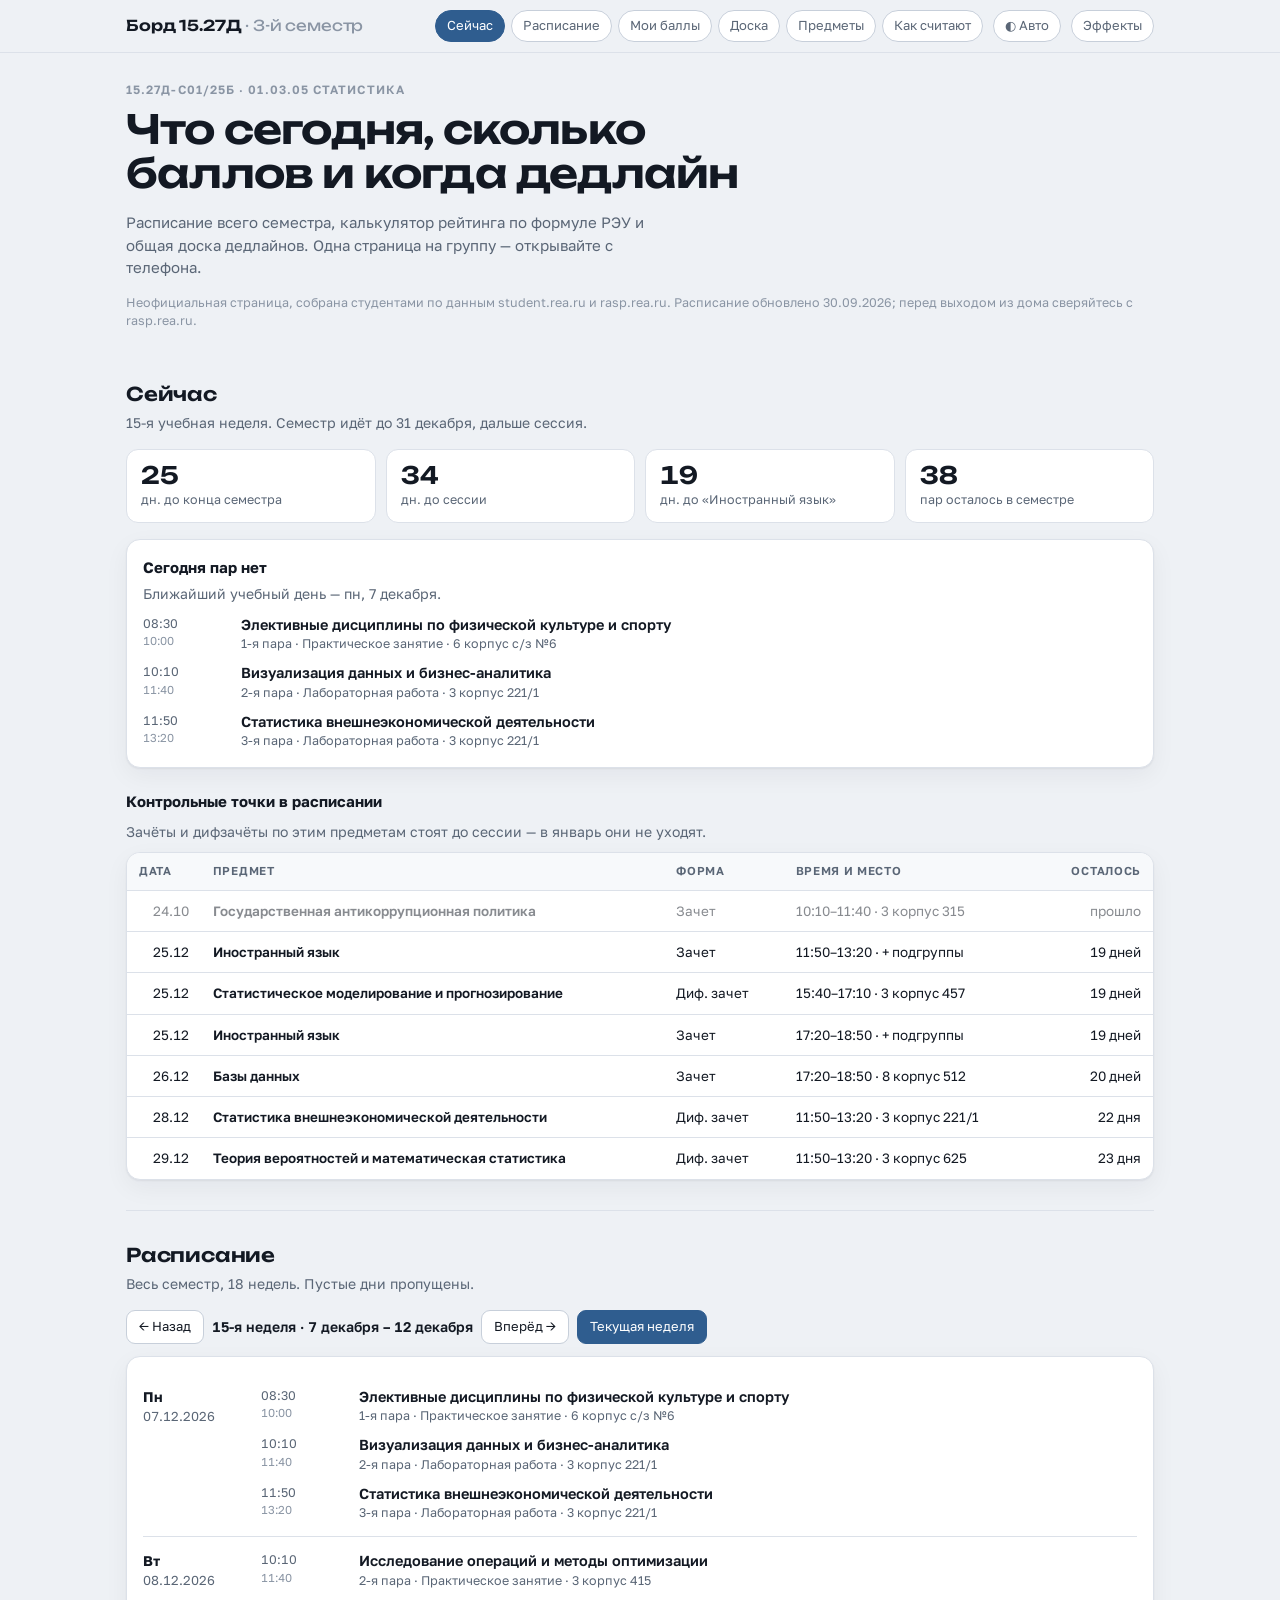
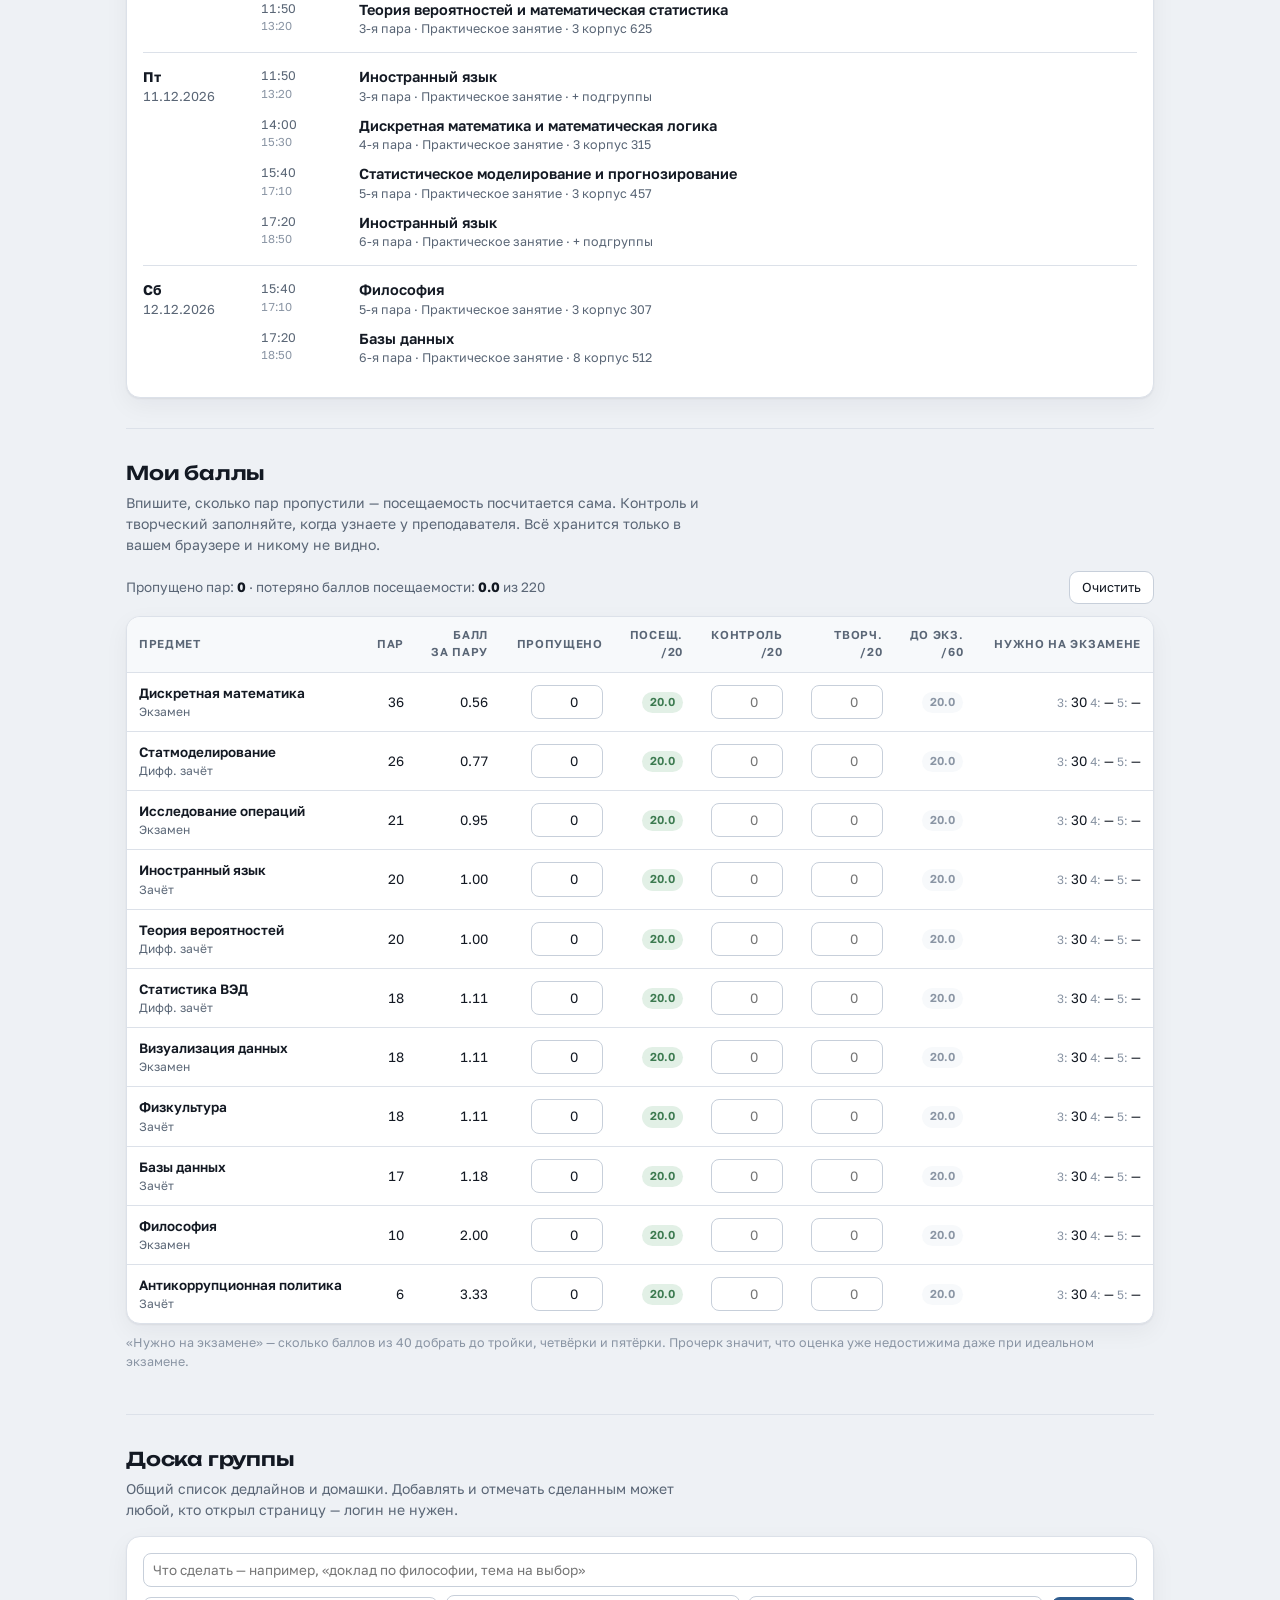
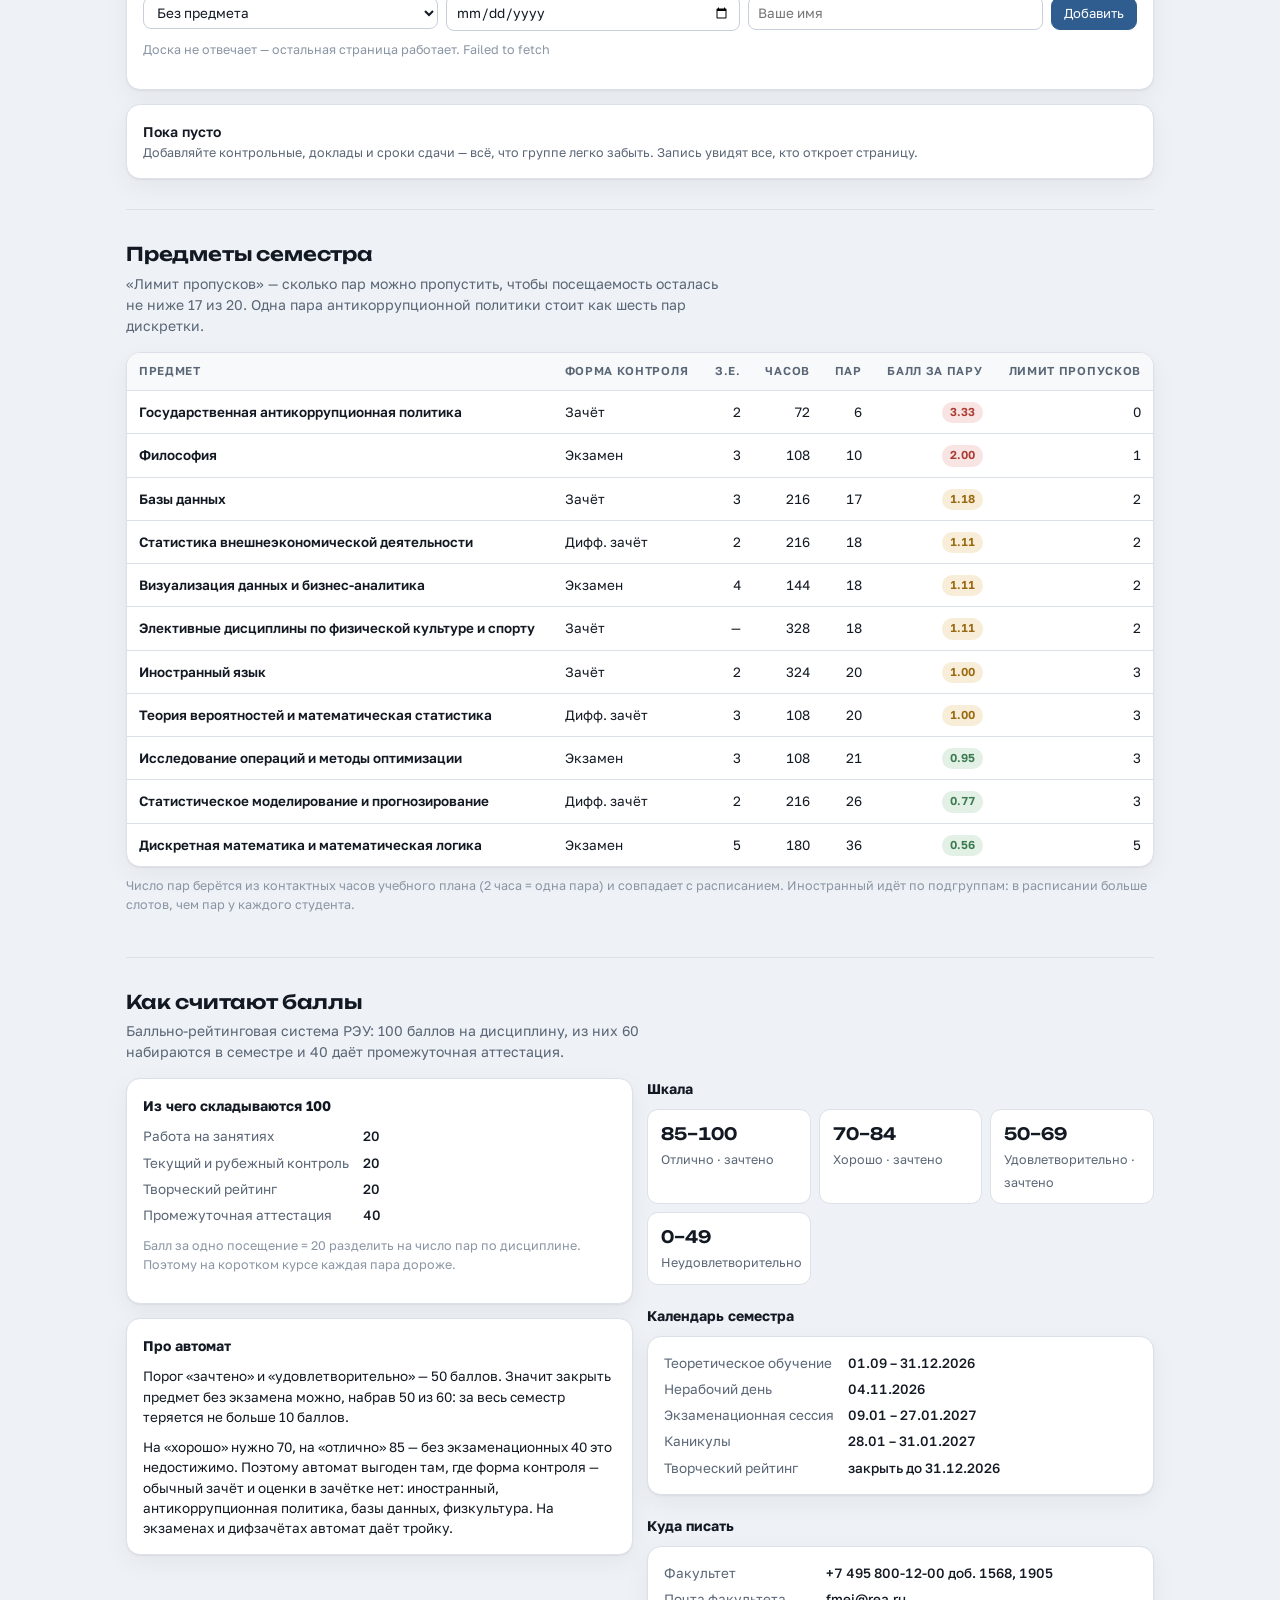
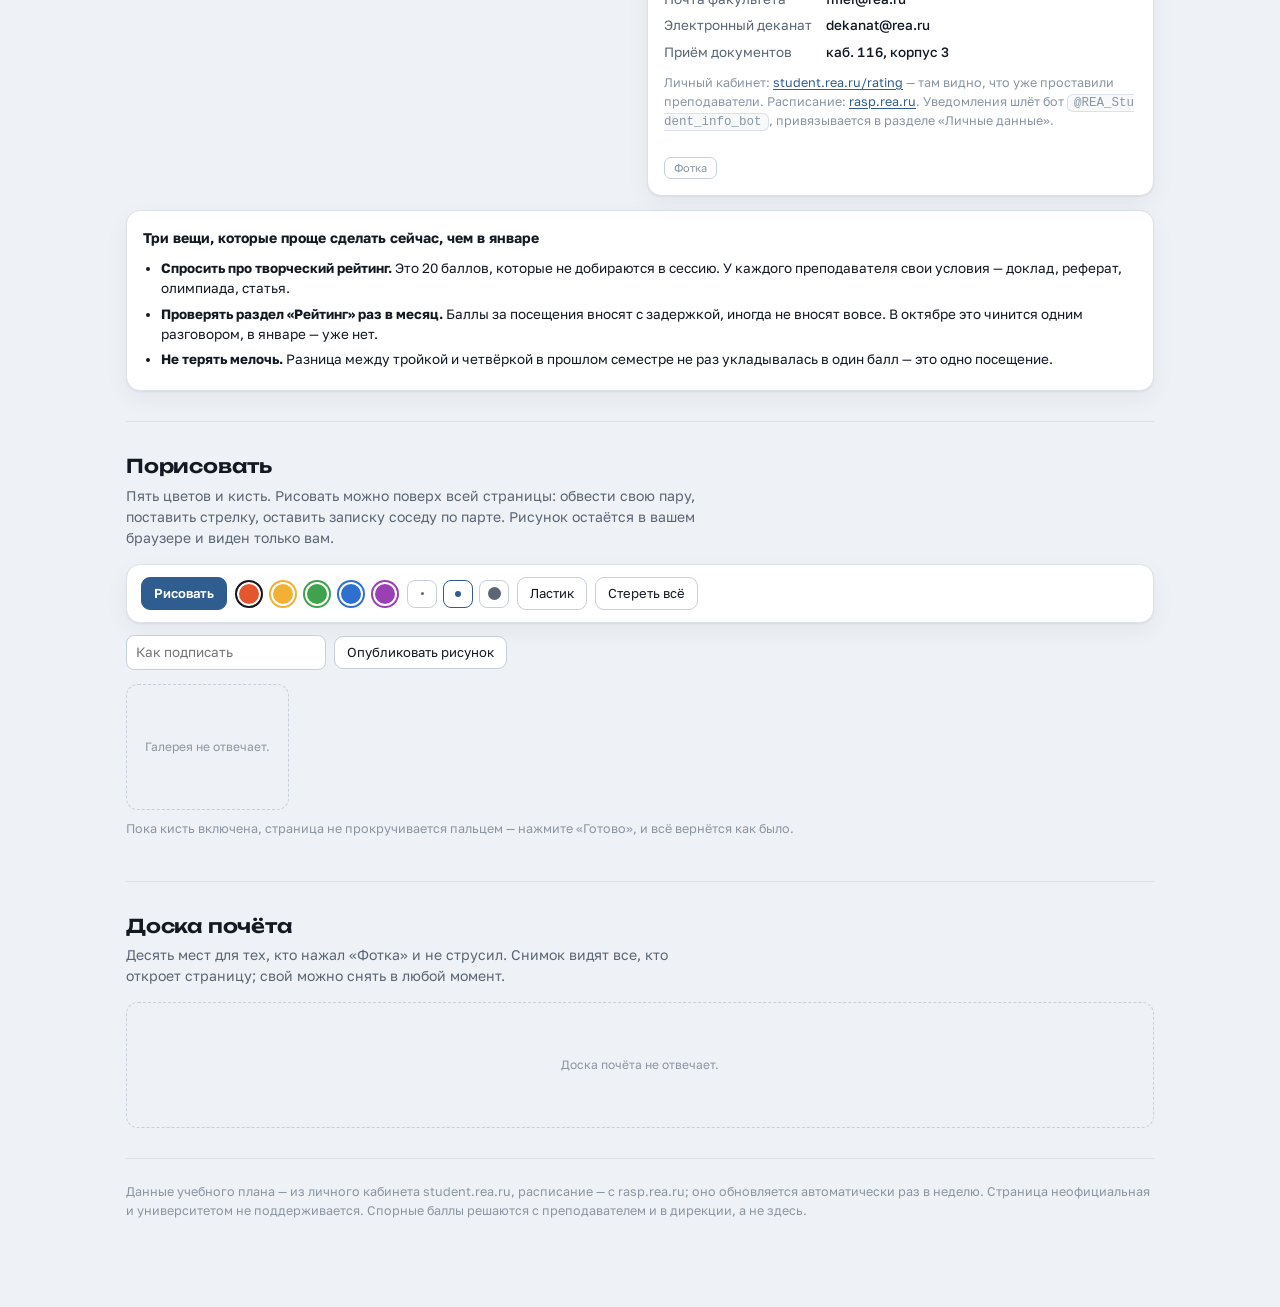
==== index.html @ 67b2daa6 "Галерея рисунков, доска почёта, обновление расписания в воскресенье Расписание перезабирается по вос" ====
<!doctype html>
<html lang="ru">
<head>
<meta charset="utf-8">
<meta name="viewport" content="width=device-width,initial-scale=1,viewport-fit=cover">
<meta name="description" content="Расписание, баллы БРС и дедлайны группы 15.27Д-С01/25б РЭУ им. Г.В. Плеханова.">
<meta name="color-scheme" content="light dark">
<meta name="robots" content="noindex">
<title>Борд группы 15.27Д</title>
<link rel="stylesheet" href="https://fonts.googleapis.com/css2?family=Golos+Text:wght@400;500;600;700&family=Unbounded:wght@400;600&display=swap">
<style>
/* Layout: one column, sticky chip nav, content sections on a cool-paper ground; cards only where a block is a separate object. */
:root{
  --paper:#eef1f5; --card:#ffffff; --card-2:#f7f9fb;
  --ink:#131923; --ink-2:#5a6676; --ink-3:#8a95a4;
  --line:#dce1e9; --line-2:#c7cfda;
  --accent:#2f5d8f; --accent-soft:#e4edf6; --accent-ink:#1d3f63;
  --ok:#3c7a50; --ok-soft:#e2f0e6;
  --warn:#9a6a12; --warn-soft:#f7edd8;
  --danger:#a83b34; --danger-soft:#f8e4e2;
  --shadow:0 1px 2px rgba(19,25,35,.06),0 8px 24px rgba(19,25,35,.05);
  --display:'Unbounded','Golos Text',system-ui,sans-serif;
  --body:'Golos Text',system-ui,-apple-system,'Segoe UI',sans-serif;
}
@media (prefers-color-scheme:dark){:root:not([data-theme="light"]){
  --paper:#0e131a; --card:#161d27; --card-2:#1b232e;
  --ink:#e3e9f1; --ink-2:#98a4b4; --ink-3:#6d7988;
  --line:#28313d; --line-2:#36414f;
  --accent:#79a6d8; --accent-soft:#1a2836; --accent-ink:#a9c8e8;
  --ok:#6db280; --ok-soft:#18271d;
  --warn:#d3a351; --warn-soft:#2a2113;
  --danger:#e0817a; --danger-soft:#2c1a19;
  --shadow:0 1px 2px rgba(0,0,0,.35),0 8px 24px rgba(0,0,0,.28);
  color-scheme:dark;
}}
:root[data-theme="dark"]{
  --paper:#0e131a; --card:#161d27; --card-2:#1b232e;
  --ink:#e3e9f1; --ink-2:#98a4b4; --ink-3:#6d7988;
  --line:#28313d; --line-2:#36414f;
  --accent:#79a6d8; --accent-soft:#1a2836; --accent-ink:#a9c8e8;
  --ok:#6db280; --ok-soft:#18271d;
  --warn:#d3a351; --warn-soft:#2a2113;
  --danger:#e0817a; --danger-soft:#2c1a19;
  --shadow:0 1px 2px rgba(0,0,0,.35),0 8px 24px rgba(0,0,0,.28);
  color-scheme:dark;
}
*{box-sizing:border-box}
html{padding-top:env(safe-area-inset-top,0px);padding-bottom:env(safe-area-inset-bottom,0px)}
img{max-width:100%}
[hidden]{display:none!important}
body{background:var(--paper);color:var(--ink);font-family:var(--body);font-size:15px;line-height:1.5;margin:0}
.wrap{max-width:1060px;margin:0 auto;padding-inline:16px;padding-block:0 64px}
h1,h2,h3{text-wrap:balance;margin:0}
a{color:var(--accent);text-decoration-thickness:1px;text-underline-offset:2px}
.num{font-variant-numeric:tabular-nums}

/* header */
header.top{position:sticky;top:env(safe-area-inset-top,0px);z-index:20;background:color-mix(in srgb,var(--paper) 88%,transparent);backdrop-filter:blur(10px);border-bottom:1px solid var(--line)}
.top-in{max-width:1060px;margin:0 auto;padding:10px 16px;display:flex;flex-wrap:wrap;gap:10px;align-items:center}
.brand{font-family:var(--display);font-weight:600;font-size:15px;letter-spacing:-.01em;margin-right:auto}
.brand span{color:var(--ink-3);font-weight:400}
nav.chips{display:flex;gap:6px;flex-wrap:wrap}
.chip{font:inherit;font-size:13px;padding:5px 11px;border-radius:999px;border:1px solid var(--line-2);background:var(--card);color:var(--ink-2);cursor:pointer;text-decoration:none;white-space:nowrap}
.chip:hover{border-color:var(--accent);color:var(--accent)}
.chip.on{background:var(--accent);border-color:var(--accent);color:#fff}
:root[data-theme="dark"] .chip.on,:root:not([data-theme="light"]) .chip.on{color:#0e131a}
@media (prefers-color-scheme:light){:root:not([data-theme="dark"]) .chip.on{color:#fff}}

/* hero */
.hero{padding-block:28px 6px}
.kicker{font-size:12px;letter-spacing:.09em;text-transform:uppercase;color:var(--ink-3);font-weight:600}
h1{font-family:var(--display);font-weight:600;font-size:clamp(26px,5.2vw,40px);line-height:1.12;letter-spacing:-.02em;margin:8px 0 6px}
.sub{color:var(--ink-2);max-width:62ch}
.unofficial{margin-top:10px;font-size:12.5px;color:var(--ink-3)}

section{padding-block:30px;scroll-margin-top:104px}
section>h2{font-family:var(--display);font-weight:600;font-size:19px;letter-spacing:-.01em;margin-bottom:4px}
.lede{color:var(--ink-2);font-size:14px;margin:0 0 16px;max-width:66ch}
hr.rule{border:0;border-top:1px solid var(--line);margin:0}

.card{background:var(--card);border:1px solid var(--line);border-radius:14px;box-shadow:var(--shadow)}
.pad{padding:16px}

/* countdown row */
.counts{display:grid;grid-template-columns:repeat(auto-fit,minmax(150px,1fr));gap:10px;margin-bottom:16px}
.count{background:var(--card);border:1px solid var(--line);border-radius:12px;padding:12px 14px}
.count b{display:block;font-family:var(--display);font-size:24px;font-weight:600;line-height:1.1;font-variant-numeric:tabular-nums}
.count small{display:block;color:var(--ink-2);font-size:12.5px;margin-top:3px}
.count.hot b{color:var(--danger)}

/* day list */
.day{display:grid;grid-template-columns:104px 1fr;gap:14px;padding:13px 0;border-top:1px solid var(--line)}
.day:first-child{border-top:0}
.day.today{background:var(--accent-soft);margin-inline:-12px;padding-inline:12px;border-radius:10px;border-top-color:transparent}
.dhead{font-size:13px;color:var(--ink-2);min-width:0}
.dhead b{display:block;color:var(--ink);font-size:14px}
.dhead .dt{font-variant-numeric:tabular-nums}
.slots{display:flex;flex-direction:column;gap:8px;min-width:0}
.slot{display:grid;grid-template-columns:86px 1fr;gap:12px;align-items:start;min-width:0}
.slot .tm{font-size:12.5px;color:var(--ink-2);font-variant-numeric:tabular-nums;padding-top:1px}
.slot .tm i{display:block;color:var(--ink-3);font-style:normal;font-size:11.5px}
.slot .bd{min-width:0}
.slot .nm{font-weight:600;font-size:14.5px}
.slot .mt{font-size:12.5px;color:var(--ink-2)}
.tag{display:inline-block;font-size:11px;font-weight:600;padding:1px 7px;border-radius:999px;border:1px solid transparent;vertical-align:1px;margin-left:6px}
.tag.z{background:var(--warn-soft);color:var(--warn);border-color:color-mix(in srgb,var(--warn) 35%,transparent)}
.tag.r{background:var(--danger-soft);color:var(--danger);border-color:color-mix(in srgb,var(--danger) 35%,transparent)}
.empty{color:var(--ink-3);font-size:13.5px;padding:2px 0}

/* week nav */
.wknav{display:flex;align-items:center;gap:8px;margin-bottom:12px;flex-wrap:wrap}
.btn{font:inherit;font-size:13px;padding:6px 12px;border-radius:9px;border:1px solid var(--line-2);background:var(--card);color:var(--ink);cursor:pointer}
.btn:hover{border-color:var(--accent)}
.btn:disabled{opacity:.4;cursor:default}
.btn.pri{background:var(--accent);border-color:var(--accent);color:#fff}
.wklabel{font-weight:600;font-size:14px;font-variant-numeric:tabular-nums}

/* tables */
.tw{overflow-x:auto;border:1px solid var(--line);border-radius:14px;background:var(--card);box-shadow:var(--shadow)}
table{border-collapse:collapse;width:100%;font-size:13.5px;min-width:560px}
th,td{padding:10px 12px;text-align:left;border-top:1px solid var(--line)}
thead th{border-top:0;background:var(--card-2);font-size:11.5px;letter-spacing:.06em;text-transform:uppercase;color:var(--ink-2);font-weight:600;white-space:nowrap}
td.n,th.n{text-align:right;font-variant-numeric:tabular-nums;white-space:nowrap}
tbody tr:hover{background:var(--card-2)}
td.subj{font-weight:600;min-width:170px}
td.subj small{display:block;font-weight:400;color:var(--ink-2);font-size:12px}

/* calculator */
input[type=number],input[type=text],input[type=date],select{font:inherit;font-size:13.5px;padding:6px 9px;border-radius:8px;border:1px solid var(--line-2);background:var(--card);color:var(--ink);width:100%;min-width:0}
input:focus-visible,select:focus-visible,.btn:focus-visible,.chip:focus-visible{outline:2px solid var(--accent);outline-offset:2px}
table input[type=number]{width:72px;text-align:right}
.pill{display:inline-block;font-size:11.5px;font-weight:600;padding:2px 8px;border-radius:999px}
.pill.ok{background:var(--ok-soft);color:var(--ok)}
.pill.warn{background:var(--warn-soft);color:var(--warn)}
.pill.bad{background:var(--danger-soft);color:var(--danger)}
.pill.mute{background:var(--card-2);color:var(--ink-3)}
.calcbar{display:flex;flex-wrap:wrap;gap:12px;align-items:center;justify-content:space-between;margin-bottom:12px}
.calcsum{font-size:13.5px;color:var(--ink-2)}
.calcsum b{color:var(--ink);font-variant-numeric:tabular-nums}

/* board */
.boardgrid{display:grid;gap:10px}
.item{display:grid;grid-template-columns:auto 1fr auto;gap:12px;align-items:start;padding:12px 14px;background:var(--card);border:1px solid var(--line);border-radius:12px}
.item.done{opacity:.55}
.item.done .it{text-decoration:line-through}
.it{font-weight:600;font-size:14px}
.im{font-size:12.5px;color:var(--ink-2);margin-top:2px}
.item input[type=checkbox]{width:17px;height:17px;margin-top:2px;accent-color:var(--accent)}
.addrow{display:grid;grid-template-columns:1fr 1fr 1fr auto;gap:8px;align-items:center}
.addrow .full{grid-column:1/-1}
@media (max-width:720px){.addrow{grid-template-columns:1fr 1fr}.addrow button{grid-column:1/-1}}
.x{background:none;border:0;color:var(--ink-3);cursor:pointer;font-size:16px;line-height:1;padding:2px 4px}
.x:hover{color:var(--danger)}
.note{font-size:12.5px;color:var(--ink-3);margin-top:10px}

/* scale */
.scale{display:grid;grid-template-columns:repeat(auto-fit,minmax(130px,1fr));gap:8px}
.sc{border:1px solid var(--line);border-radius:11px;padding:11px 13px;background:var(--card)}
.sc b{display:block;font-family:var(--display);font-size:17px;font-weight:600;font-variant-numeric:tabular-nums}
.sc small{color:var(--ink-2);font-size:12.5px}
.split{display:grid;grid-template-columns:repeat(auto-fit,minmax(270px,1fr));gap:14px}
.split>div{min-width:0}
ul.tight{margin:8px 0 0;padding-left:18px}
ul.tight li{margin-bottom:5px}
dl.kv{margin:0;display:grid;grid-template-columns:auto 1fr;gap:6px 14px;font-size:13.5px}
dl.kv dt{color:var(--ink-2);white-space:nowrap}
dl.kv dd{margin:0;font-weight:500;font-variant-numeric:tabular-nums}
code.cp{font-family:ui-monospace,Menlo,Consolas,monospace;font-size:12.5px;background:var(--card-2);border:1px solid var(--line);padding:1px 6px;border-radius:6px;word-break:break-all}
footer{color:var(--ink-3);font-size:12.5px;padding-block:24px;border-top:1px solid var(--line)}
@media (max-width:560px){
  .day{grid-template-columns:1fr;gap:8px}
  .slot{grid-template-columns:70px 1fr;gap:10px}
}
.tbtn{font:inherit;font-size:13px;display:inline-flex;align-items:center;gap:6px;padding:5px 11px;border-radius:999px;border:1px solid var(--line-2);background:var(--card);color:var(--ink-2);cursor:pointer;white-space:nowrap}
.tbtn:hover{border-color:var(--accent);color:var(--accent)}
/* ---- рисовалка ---- */
#ink{position:fixed;inset:0;z-index:40;pointer-events:none;touch-action:none}
#ink.live{pointer-events:auto;cursor:crosshair}
.paintbar{display:flex;flex-wrap:wrap;gap:8px;align-items:center;padding:12px 14px;background:var(--card);border:1px solid var(--line);border-radius:14px;box-shadow:var(--shadow)}
.paintbar.live{position:fixed;left:12px;right:12px;bottom:calc(12px + env(safe-area-inset-bottom,0px));z-index:70;margin:0}
.pgroup{display:flex;gap:6px;align-items:center}
.pbtn{font:inherit;font-size:13px;padding:6px 12px;border-radius:9px;border:1px solid var(--line-2);background:var(--card);color:var(--ink);cursor:pointer;white-space:nowrap}
.pbtn:hover{border-color:var(--accent)}
.pbtn.go{background:var(--accent);border-color:var(--accent);color:#fff;font-weight:600}
.pbtn.on{border-color:var(--accent);color:var(--accent);font-weight:600}
.sw{width:28px;height:28px;border-radius:50%;border:2px solid transparent;box-shadow:inset 0 0 0 2px var(--card);cursor:pointer;padding:0}
.sw.on{border-color:var(--ink)}
.sz{width:30px;height:28px;border-radius:8px;border:1px solid var(--line-2);background:var(--card);cursor:pointer;display:inline-flex;align-items:center;justify-content:center;padding:0}
.sz i{display:block;border-radius:50%;background:var(--ink-2)}
.sz.on{border-color:var(--accent)}
.sz.on i{background:var(--accent)}
/* ---- галерея и доска почёта ---- */
.minibtn{font:inherit;font-size:11px;padding:2px 9px;border-radius:7px;border:1px solid var(--line-2);background:var(--card);color:var(--ink-3);cursor:pointer;margin-top:12px}
.minibtn:hover{border-color:var(--accent);color:var(--accent)}
.pubrow{display:flex;gap:8px;flex-wrap:wrap;align-items:center;margin-top:12px}
.pubrow input{max-width:200px}
.gallery{display:grid;grid-template-columns:repeat(auto-fill,minmax(148px,1fr));gap:10px;margin-top:14px}
.gcard{background:var(--card);border:1px solid var(--line);border-radius:12px;padding:8px}
.gcard canvas{display:block;width:100%;height:auto;border-radius:8px;background:var(--card-2)}
.gmeta{font-size:12px;color:var(--ink-2);margin-top:6px;display:flex;justify-content:space-between;gap:6px;align-items:center}
.faces{display:grid;grid-template-columns:repeat(auto-fill,minmax(108px,1fr));gap:10px;margin-top:14px}
.face{background:var(--card);border:1px solid var(--line);border-radius:12px;padding:8px;text-align:center}
.face img{display:block;width:100%;aspect-ratio:3/4;object-fit:cover;border-radius:8px;background:var(--card-2)}
.fmeta{font-size:12px;color:var(--ink-2);margin-top:6px;word-break:break-word}
.holder{border:1px dashed var(--line-2);border-radius:12px;min-height:126px;display:flex;align-items:center;justify-content:center;color:var(--ink-3);font-size:12px;text-align:center;padding:8px}
#cam video,#cam img{width:100%;max-width:300px;border-radius:12px;display:block;background:#000;margin:10px 0}
#flash{position:fixed;inset:0;background:#fff;z-index:90;pointer-events:none;opacity:0}
/* ---- сцены эпох ---- */
#scene{position:fixed;inset:0;pointer-events:none;z-index:55;overflow:hidden;opacity:0}
.sc-sky{position:absolute;inset:0}
.sc-ground{position:absolute;left:0;right:0;bottom:0;height:20%}
.sc-cap{position:absolute;top:12%;left:0;right:0;text-align:center;font-family:var(--display);font-weight:600;font-size:clamp(19px,4.4vw,34px);letter-spacing:-.01em;color:#fff;text-shadow:0 2px 14px rgba(0,0,0,.55)}
.sc-sub{position:absolute;top:12%;margin-top:2.6em;left:0;right:0;text-align:center;font-size:13px;color:rgba(255,255,255,.88);text-shadow:0 1px 8px rgba(0,0,0,.5)}
.sc-a{position:absolute;line-height:1;will-change:transform;font-size:clamp(26px,5.6vw,48px)}
.sc-p{position:absolute;line-height:1;font-size:clamp(24px,5vw,44px);opacity:.92}
.sc-pyr{position:absolute;width:0;height:0;border-left:74px solid transparent;border-right:74px solid transparent;border-bottom:96px solid rgba(0,0,0,.3)}
.sc-col{position:absolute;width:15px;border-radius:3px 3px 0 0;background:rgba(255,255,255,.6)}
.sc-beam{position:absolute;width:0;height:0;border-left:30px solid transparent;border-right:30px solid transparent;border-top:240px solid rgba(130,255,190,.32);filter:blur(1px);transform-origin:top center}
.sc-rope{position:absolute;height:2px;background:rgba(60,40,10,.55);transform-origin:left center}
.fx-walk{position:fixed;pointer-events:none;line-height:1;font-size:30px;will-change:transform}
/* ---- эффекты на чипах навигации ---- */
@media (prefers-reduced-motion:no-preference){html{scroll-behavior:smooth}}
#fx{position:fixed;inset:0;pointer-events:none;z-index:60;overflow:hidden;contain:strict}
.fx-ghost{position:fixed;margin:0!important;pointer-events:none;will-change:transform,opacity}
.fx-part{position:fixed;pointer-events:none;border-radius:2px;will-change:transform,opacity}
.fx-num{position:fixed;pointer-events:none;font-family:var(--display);font-weight:600;white-space:nowrap;will-change:transform,opacity}
.chip{transition:transform .12s cubic-bezier(.34,1.56,.64,1)}
.chip:active{transform:scale(.93)}
@keyframes fxshake{
  0%{transform:translate3d(0,0,0) rotate(0)}
  12%{transform:translate3d(-7px,3px,0) rotate(-.45deg)}
  26%{transform:translate3d(8px,-4px,0) rotate(.5deg)}
  40%{transform:translate3d(-6px,-2px,0) rotate(-.35deg)}
  55%{transform:translate3d(5px,4px,0) rotate(.3deg)}
  70%{transform:translate3d(-4px,-3px,0) rotate(-.2deg)}
  85%{transform:translate3d(2px,2px,0) rotate(.1deg)}
  100%{transform:translate3d(0,0,0) rotate(0)}
}
.fx-shake{animation:fxshake .6s cubic-bezier(.36,.07,.19,.97) both}
@keyframes fxrow{0%{opacity:.25;transform:translateX(-10px)}100%{opacity:1;transform:none}}
.fx-row{animation:fxrow .4s ease both}
.fxbtn{font:inherit;font-size:12.5px;background:none;border:0;border-bottom:1px dashed var(--line-2);color:var(--ink-3);cursor:pointer;padding:0 0 1px}
.fxbtn:hover{color:var(--accent);border-bottom-color:var(--accent)}
@media (prefers-reduced-motion:reduce){.chip{transition:none}}
@media (prefers-reduced-motion:reduce){*{animation:none!important;transition:none!important}}
</style>
</head>
<body>

<header class="top">
  <div class="top-in">
    <div class="brand">Борд 15.27Д <span>· 3-й семестр</span></div>
    <nav class="chips">
      <a class="chip" href="#now">Сейчас</a>
      <a class="chip" href="#rasp">Расписание</a>
      <a class="chip" href="#ball">Мои баллы</a>
      <a class="chip" href="#doska">Доска</a>
      <a class="chip" href="#predmety">Предметы</a>
      <a class="chip" href="#kak">Как считают</a>
    </nav>
    <button class="tbtn" id="themeBtn" type="button" title="Тема оформления">◐ Авто</button>
    <button class="tbtn" id="fxToggle" type="button" title="Эффекты на кнопках">Эффекты</button>
  </div>
</header>

<div class="wrap">

  <div class="hero">
    <div class="kicker">15.27Д-С01/25б · 01.03.05 Статистика</div>
    <h1>Что сегодня, сколько баллов и когда дедлайн</h1>
    <p class="sub">Расписание всего семестра, калькулятор рейтинга по формуле РЭУ и общая доска дедлайнов. Одна страница на группу — открывайте с телефона.</p>
    <p class="unofficial" id="stamp">Неофициальная страница, собрана студентами по данным student.rea.ru и rasp.rea.ru.</p>
  </div>

  <section id="now">
    <h2>Сейчас</h2>
    <p class="lede" id="nowLede">Загружаю…</p>
    <div class="counts" id="counts"></div>
    <div class="card pad" id="todayCard"></div>
    <h3 style="font-size:15px;margin:22px 0 8px">Контрольные точки в расписании</h3>
    <p class="lede" style="margin-bottom:10px">Зачёты и дифзачёты по этим предметам стоят до сессии — в январь они не уходят.</p>
    <div class="tw"><table id="tblChecks"><thead><tr><th>Дата</th><th>Предмет</th><th>Форма</th><th>Время и место</th><th class="n">Осталось</th></tr></thead><tbody></tbody></table></div>
  </section>

  <hr class="rule">

  <section id="rasp">
    <h2>Расписание</h2>
    <p class="lede">Весь семестр, 18 недель. Пустые дни пропущены.</p>
    <div class="wknav">
      <button class="btn" id="wkPrev" type="button">← Назад</button>
      <span class="wklabel" id="wkLabel"></span>
      <button class="btn" id="wkNext" type="button">Вперёд →</button>
      <button class="btn pri" id="wkNow" type="button">Текущая неделя</button>
    </div>
    <div class="card pad" id="weekBody"></div>
  </section>

  <hr class="rule">

  <section id="ball">
    <h2>Мои баллы</h2>
    <p class="lede">Впишите, сколько пар пропустили — посещаемость посчитается сама. Контроль и творческий заполняйте, когда узнаете у преподавателя. Всё хранится только в вашем браузере и никому не видно.</p>
    <div class="calcbar">
      <div class="calcsum" id="calcSum"></div>
      <button class="btn" id="calcReset" type="button">Очистить</button>
    </div>
    <div class="tw"><table id="tblCalc">
      <thead><tr>
        <th>Предмет</th><th class="n">Пар</th><th class="n">Балл<br>за пару</th>
        <th class="n">Пропущено</th><th class="n">Посещ.<br>/20</th>
        <th class="n">Контроль<br>/20</th><th class="n">Творч.<br>/20</th>
        <th class="n">До экз.<br>/60</th><th class="n">Нужно на экзамене</th>
      </tr></thead><tbody></tbody>
    </table></div>
    <p class="note">«Нужно на экзамене» — сколько баллов из 40 добрать до тройки, четвёрки и пятёрки. Прочерк значит, что оценка уже недостижима даже при идеальном экзамене.</p>
  </section>

  <hr class="rule">

  <section id="doska">
    <h2>Доска группы</h2>
    <p class="lede">Общий список дедлайнов и домашки. Добавлять и отмечать сделанным может любой, кто открыл страницу — логин не нужен.</p>
    <div class="card pad" style="margin-bottom:14px">
      <div class="addrow">
        <input class="full" type="text" id="bText" maxlength="160" placeholder="Что сделать — например, «доклад по философии, тема на выбор»">
        <select id="bSubj" aria-label="Предмет"></select>
        <input type="date" id="bDue" aria-label="Срок">
        <input type="text" id="bWho" maxlength="40" placeholder="Ваше имя" aria-label="Ваше имя">
        <button class="btn pri" id="bAdd" type="button">Добавить</button>
      </div>
      <p class="note" id="boardNote">Подключаюсь к доске…</p>
    </div>
    <div class="boardgrid" id="boardList"></div>
  </section>

  <hr class="rule">

  <section id="predmety">
    <h2>Предметы семестра</h2>
    <p class="lede">«Лимит пропусков» — сколько пар можно пропустить, чтобы посещаемость осталась не ниже 17 из 20. Одна пара антикоррупционной политики стоит как шесть пар дискретки.</p>
    <div class="tw"><table id="tblSubj">
      <thead><tr><th>Предмет</th><th>Форма контроля</th><th class="n">З.е.</th><th class="n">Часов</th><th class="n">Пар</th><th class="n">Балл за пару</th><th class="n">Лимит пропусков</th></tr></thead>
      <tbody></tbody>
    </table></div>
    <p class="note">Число пар берётся из контактных часов учебного плана (2 часа = одна пара) и совпадает с расписанием. Иностранный идёт по подгруппам: в расписании больше слотов, чем пар у каждого студента.</p>
  </section>

  <hr class="rule">

  <section id="kak">
    <h2>Как считают баллы</h2>
    <p class="lede">Балльно-рейтинговая система РЭУ: 100 баллов на дисциплину, из них 60 набираются в семестре и 40 даёт промежуточная аттестация.</p>

    <div class="split">
      <div>
        <div class="card pad">
          <h3 style="font-size:14px;margin-bottom:10px">Из чего складываются 100</h3>
          <dl class="kv">
            <dt>Работа на занятиях</dt><dd>20</dd>
            <dt>Текущий и рубежный контроль</dt><dd>20</dd>
            <dt>Творческий рейтинг</dt><dd>20</dd>
            <dt>Промежуточная аттестация</dt><dd>40</dd>
          </dl>
          <p class="note" style="margin-top:12px">Балл за одно посещение = 20 разделить на число пар по дисциплине. Поэтому на коротком курсе каждая пара дороже.</p>
        </div>
        <div class="card pad" style="margin-top:14px">
          <h3 style="font-size:14px;margin-bottom:10px">Про автомат</h3>
          <p style="margin:0;font-size:13.5px">Порог «зачтено» и «удовлетворительно» — 50 баллов. Значит закрыть предмет без экзамена можно, набрав 50 из 60: за весь семестр теряется не больше 10 баллов.</p>
          <p style="margin:10px 0 0;font-size:13.5px">На «хорошо» нужно 70, на «отлично» 85 — без экзаменационных 40 это недостижимо. Поэтому автомат выгоден там, где форма контроля — обычный зачёт и оценки в зачётке нет: иностранный, антикоррупционная политика, базы данных, физкультура. На экзаменах и дифзачётах автомат даёт тройку.</p>
        </div>
      </div>
      <div>
        <h3 style="font-size:14px;margin-bottom:10px">Шкала</h3>
        <div class="scale">
          <div class="sc"><b>85–100</b><small>Отлично · зачтено</small></div>
          <div class="sc"><b>70–84</b><small>Хорошо · зачтено</small></div>
          <div class="sc"><b>50–69</b><small>Удовлетворительно · зачтено</small></div>
          <div class="sc"><b>0–49</b><small>Неудовлетворительно</small></div>
        </div>
        <h3 style="font-size:14px;margin:20px 0 10px">Календарь семестра</h3>
        <div class="card pad">
          <dl class="kv">
            <dt>Теоретическое обучение</dt><dd>01.09 – 31.12.2026</dd>
            <dt>Нерабочий день</dt><dd>04.11.2026</dd>
            <dt>Экзаменационная сессия</dt><dd>09.01 – 27.01.2027</dd>
            <dt>Каникулы</dt><dd>28.01 – 31.01.2027</dd>
            <dt>Творческий рейтинг</dt><dd>закрыть до 31.12.2026</dd>
          </dl>
        </div>
        <h3 style="font-size:14px;margin:20px 0 10px">Куда писать</h3>
        <div class="card pad">
          <dl class="kv">
            <dt>Факультет</dt><dd>+7 495 800-12-00 доб. 1568, 1905</dd>
            <dt>Почта факультета</dt><dd>fmei@rea.ru</dd>
            <dt>Электронный деканат</dt><dd>dekanat@rea.ru</dd>
            <dt>Приём документов</dt><dd>каб. 116, корпус 3</dd>
          </dl>
          <p class="note" style="margin-top:12px">Личный кабинет: <a href="https://student.rea.ru/rating/" target="_blank" rel="noopener">student.rea.ru/rating</a> — там видно, что уже проставили преподаватели. Расписание: <a href="https://rasp.rea.ru/" target="_blank" rel="noopener">rasp.rea.ru</a>. Уведомления шлёт бот <code class="cp">@REA_Student_info_bot</code>, привязывается в разделе «Личные данные».</p>
          <button class="minibtn" id="photoBtn" type="button">Фотка</button>
        </div>
      </div>
    </div>

    <div class="card pad" style="margin-top:14px">
      <h3 style="font-size:14px;margin-bottom:10px">Три вещи, которые проще сделать сейчас, чем в январе</h3>
      <ul class="tight" style="font-size:13.5px">
        <li><b>Спросить про творческий рейтинг.</b> Это 20 баллов, которые не добираются в сессию. У каждого преподавателя свои условия — доклад, реферат, олимпиада, статья.</li>
        <li><b>Проверять раздел «Рейтинг» раз в месяц.</b> Баллы за посещения вносят с задержкой, иногда не вносят вовсе. В октябре это чинится одним разговором, в январе — уже нет.</li>
        <li><b>Не терять мелочь.</b> Разница между тройкой и четвёркой в прошлом семестре не раз укладывалась в один балл — это одно посещение.</li>
      </ul>
    </div>
  </section>

  <hr class="rule">

  <section id="risovat">
    <h2>Порисовать</h2>
    <p class="lede">Пять цветов и кисть. Рисовать можно поверх всей страницы: обвести свою пару, поставить стрелку, оставить записку соседу по парте. Рисунок остаётся в вашем браузере и виден только вам.</p>
    <div class="paintbar" id="paintbar">
      <button class="pbtn go" id="pOn" type="button">Рисовать</button>
      <div class="pgroup" id="pColors"></div>
      <div class="pgroup" id="pSizes"></div>
      <button class="pbtn" id="pErase" type="button">Ластик</button>
      <button class="pbtn" id="pClear" type="button">Стереть всё</button>
    </div>
    <div class="pubrow">
      <input type="text" id="drawName" maxlength="30" placeholder="Как подписать">
      <button class="pbtn" id="pPublish" type="button">Опубликовать рисунок</button>
      <span class="note" id="pubNote" style="margin:0"></span>
    </div>
    <div class="gallery" id="gallery"></div>
    <p class="note" id="pNote">Пока кисть включена, страница не прокручивается пальцем — нажмите «Готово», и всё вернётся как было.</p>
  </section>

  <hr class="rule">

  <section id="pochet">
    <h2>Доска почёта</h2>
    <p class="lede">Десять мест для тех, кто нажал «Фотка» и не струсил. Снимок видят все, кто откроет страницу; свой можно снять в любой момент.</p>
    <div class="card pad" id="cam" hidden>
      <div id="camStep"></div>
    </div>
    <div class="faces" id="faces"></div>
  </section>

  <footer>
    Данные учебного плана — из личного кабинета student.rea.ru, расписание — с rasp.rea.ru; оно обновляется автоматически раз в неделю.
    Страница неофициальная и университетом не поддерживается. Спорные баллы решаются с преподавателем и в дирекции, а не здесь.
  </footer>
</div>

<div id="fx" aria-hidden="true"></div>

<script src="config.js"></script>
<script src="data.js"></script>
<script>
(function(){
  var B = window.BOARD;
  if(!B){ return; }
  var SUB = B.subjects, DAYS = B.days;
  var DOWS = ['Вс','Пн','Вт','Ср','Чт','Пт','Сб'];
  var MON = ['января','февраля','марта','апреля','мая','июня','июля','августа','сентября','октября','ноября','декабря'];

  function pd(s){ var p = s.split('.'); return new Date(+p[2], +p[1]-1, +p[0]); }
  function today(){ var n = new Date(); return new Date(n.getFullYear(), n.getMonth(), n.getDate()); }
  function dkey(dt){ return dt.getTime(); }
  function fmt(s){ var d = pd(s); return d.getDate() + ' ' + MON[d.getMonth()]; }
  function daysBetween(a,b){ return Math.round((b-a)/86400000); }
  function plural(n, one, few, many){
    var m10 = n % 10, m100 = n % 100;
    if(m10===1 && m100!==11) return one;
    if(m10>=2 && m10<=4 && (m100<10 || m100>=20)) return few;
    return many;
  }
  function esc(s){ return String(s).replace(/[&<>"]/g, function(c){ return {'&':'&amp;','<':'&lt;','>':'&gt;','"':'&quot;'}[c]; }); }
  function sname(i, x){ return i>=0 ? SUB[i].short : (x||'—'); }
  function slongname(i, x){ return i>=0 ? SUB[i].name : (x||'—'); }
  function isCheck(k){ return /зачет|зачёт|экзамен/i.test(k); }
  function isRetake(k){ return /пересдач/i.test(k); }

  var TODAY = today();

  /* ---------- контрольные точки ---------- */
  var checks = [];
  DAYS.forEach(function(d){
    d.s.forEach(function(sl){
      if(isCheck(sl.k) && !isRetake(sl.k)) checks.push({d:d.d, sl:sl});
    });
  });

  /* ---------- Сейчас ---------- */
  function renderNow(){
    var lede = document.getElementById('nowLede');
    var sd = pd(B.sem.start), ed = pd(B.sem.end), ss = pd(B.sem.sessStart), se = pd(B.sem.sessEnd);
    var future = DAYS.filter(function(d){ return dkey(pd(d.d)) >= dkey(TODAY); });
    var todayRec = DAYS.filter(function(d){ return dkey(pd(d.d)) === dkey(TODAY); })[0];
    var nextRec = future.filter(function(d){ return dkey(pd(d.d)) > dkey(TODAY); })[0];

    var wk = todayRec ? todayRec.w : (nextRec ? nextRec.w : null);
    var dLeft = daysBetween(TODAY, ed), dSess = daysBetween(TODAY, ss);
    var nextCheck = checks.filter(function(c){ return dkey(pd(c.d)) >= dkey(TODAY); })[0];

    if(dLeft >= 0){
      lede.textContent = (wk ? wk + '-я учебная неделя. ' : '') + 'Семестр идёт до 31 декабря, дальше сессия.';
    } else if(daysBetween(TODAY, se) >= 0){
      lede.textContent = 'Идёт экзаменационная сессия, 9–27 января.';
    } else {
      lede.textContent = 'Семестр и сессия закончились. Расписание ниже — архив 3-го семестра.';
    }

    var cells = [];
    if(dLeft >= 0) cells.push({v:dLeft, l:'дн. до конца семестра', hot:dLeft<=14, unit:true});
    if(dSess >= 0) cells.push({v:dSess, l:'дн. до сессии', hot:dSess<=14, unit:true});
    if(nextCheck){
      var nd = daysBetween(TODAY, pd(nextCheck.d));
      cells.push({v:nd, l:'дн. до «' + sname(nextCheck.sl.i, nextCheck.sl.x) + '»', hot:nd<=7, unit:true});
    }
    var totalPairs = future.reduce(function(a,d){ return a + d.s.filter(function(s){ return !isRetake(s.k); }).length; }, 0);
    if(totalPairs) cells.push({v:totalPairs, l:'пар осталось в семестре', hot:false, unit:false});

    document.getElementById('counts').innerHTML = cells.map(function(c){
      return '<div class="count' + (c.hot?' hot':'') + '"><b class="num">' + c.v + '</b><small>' + esc(c.l) + '</small></div>';
    }).join('');

    var card = document.getElementById('todayCard');
    var html = '';
    if(todayRec && todayRec.s.length){
      html = '<h3 style="font-size:15px;margin-bottom:10px">Сегодня, ' + fmt(todayRec.d) + '</h3>' + slotsHtml(todayRec.s);
    } else if(nextRec){
      html = '<h3 style="font-size:15px;margin-bottom:4px">Сегодня пар нет</h3>' +
             '<p class="lede" style="margin-bottom:10px">Ближайший учебный день — ' + DOWS[pd(nextRec.d).getDay()].toLowerCase() + ', ' + fmt(nextRec.d) + '.</p>' +
             slotsHtml(nextRec.s);
    } else {
      html = '<h3 style="font-size:15px;margin-bottom:4px">Занятий по расписанию больше нет</h3><p class="empty">3-й семестр закрыт.</p>';
    }
    card.innerHTML = html;

    var tb = document.querySelector('#tblChecks tbody');
    tb.innerHTML = checks.map(function(c){
      var left = daysBetween(TODAY, pd(c.d));
      var lbl = left < 0 ? 'прошло' : left === 0 ? 'сегодня' : left + ' ' + plural(left,'день','дня','дней');
      return '<tr' + (left<0?' style="opacity:.5"':'') + '><td class="n">' + c.d.slice(0,5) + '</td>' +
        '<td class="subj">' + esc(slongname(c.sl.i, c.sl.x)) + '</td>' +
        '<td>' + esc(c.sl.k) + '</td>' +
        '<td>' + esc(c.sl.t + ' · ' + (c.sl.p || '—')) + '</td>' +
        '<td class="n">' + lbl + '</td></tr>';
    }).join('');
  }

  function slotsHtml(slots){
    return '<div class="slots">' + slots.map(function(s){
      var tag = '';
      if(isRetake(s.k)) tag = '<span class="tag r">пересдача</span>';
      else if(isCheck(s.k)) tag = '<span class="tag z">' + esc(s.k) + '</span>';
      var tparts = (s.t || '').split('–');
      return '<div class="slot"><div class="tm">' + esc(tparts[0]||'') + '<i>' + esc(tparts[1]||'') + '</i></div>' +
        '<div class="bd"><div class="nm">' + esc(slongname(s.i, s.x)) + tag + '</div>' +
        '<div class="mt">' + s.n + '-я пара · ' + esc(isCheck(s.k)?'':(s.k + ' · ')) + esc(s.p || 'аудитория уточняется') + '</div></div></div>';
    }).join('') + '</div>';
  }

  /* ---------- Расписание ---------- */
  var weeks = [];
  DAYS.forEach(function(d){ if(weeks.indexOf(d.w) < 0) weeks.push(d.w); });
  weeks.sort(function(a,b){ return a-b; });
  function currentWeek(){
    var t = dkey(TODAY);
    for(var i=0;i<DAYS.length;i++){ if(dkey(pd(DAYS[i].d)) >= t) return DAYS[i].w; }
    return weeks[weeks.length-1];
  }
  var wkIdx = Math.max(0, weeks.indexOf(currentWeek()));

  function renderWeek(){
    var w = weeks[wkIdx];
    var ds = DAYS.filter(function(d){ return d.w === w; });
    document.getElementById('wkLabel').textContent = w + '-я неделя · ' + fmt(ds[0].d) + ' – ' + fmt(ds[ds.length-1].d);
    document.getElementById('wkPrev').disabled = wkIdx === 0;
    document.getElementById('wkNext').disabled = wkIdx === weeks.length - 1;
    document.getElementById('weekBody').innerHTML = ds.map(function(d){
      var dt = pd(d.d), isT = dkey(dt) === dkey(TODAY);
      return '<div class="day' + (isT?' today':'') + '">' +
        '<div class="dhead"><b>' + DOWS[dt.getDay()] + (isT?', сегодня':'') + '</b><span class="dt">' + esc(d.d) + '</span></div>' +
        slotsHtml(d.s) + '</div>';
    }).join('');
  }
  document.getElementById('wkPrev').onclick = function(){ if(wkIdx>0){ wkIdx--; renderWeek(); } };
  document.getElementById('wkNext').onclick = function(){ if(wkIdx<weeks.length-1){ wkIdx++; renderWeek(); } };
  document.getElementById('wkNow').onclick = function(){ wkIdx = Math.max(0, weeks.indexOf(currentWeek())); renderWeek(); };

  /* ---------- Калькулятор ---------- */
  var KEY = 'rea1527.calc.v1';
  var state = {};
  try { state = JSON.parse(localStorage.getItem(KEY) || '{}') || {}; } catch(e){ state = {}; }
  function save(){ try { localStorage.setItem(KEY, JSON.stringify(state)); } catch(e){} }

  function perPair(s){ return 20 / s.pairs; }
  function limit(s){ return Math.floor(s.pairs * 0.15); }

  function renderCalc(){
    var tb = document.querySelector('#tblCalc tbody');
    tb.innerHTML = SUB.map(function(s, i){
      var st = state[i] || {};
      return '<tr data-i="' + i + '">' +
        '<td class="subj">' + esc(s.short) + '<small>' + esc(s.form) + '</small></td>' +
        '<td class="n">' + s.pairs + '</td>' +
        '<td class="n">' + perPair(s).toFixed(2) + '</td>' +
        '<td class="n"><input type="number" id="miss' + i + '" min="0" max="' + s.pairs + '" step="1" value="' + (st.m != null ? st.m : 0) + '" data-f="m" aria-label="Пропущено пар, ' + esc(s.short) + '"></td>' +
        '<td class="n" data-c="att"></td>' +
        '<td class="n"><input type="number" id="ctl' + i + '" min="0" max="20" step="0.5" value="' + (st.c != null ? st.c : '') + '" placeholder="0" data-f="c" aria-label="Текущий контроль, ' + esc(s.short) + '"></td>' +
        '<td class="n"><input type="number" id="tvr' + i + '" min="0" max="20" step="0.5" value="' + (st.t != null ? st.t : '') + '" placeholder="0" data-f="t" aria-label="Творческий рейтинг, ' + esc(s.short) + '"></td>' +
        '<td class="n" data-c="sum"></td>' +
        '<td class="n" data-c="need"></td>' +
      '</tr>';
    }).join('');
    tb.addEventListener('input', function(e){
      var inp = e.target;
      if(inp.tagName !== 'INPUT') return;
      var tr = inp.closest('tr'), i = +tr.dataset.i, f = inp.dataset.f;
      state[i] = state[i] || {};
      var v = inp.value === '' ? null : Math.max(0, +inp.value);
      state[i][f] = v;
      save(); recalc();
    });
    recalc();
  }

  function recalc(){
    var totalMiss = 0, totalLost = 0;
    SUB.forEach(function(s, i){
      var tr = document.querySelector('#tblCalc tbody tr[data-i="' + i + '"]');
      if(!tr) return;
      var st = state[i] || {};
      var miss = Math.min(s.pairs, Math.max(0, +(st.m || 0)));
      var att = 20 * (s.pairs - miss) / s.pairs;
      var c = Math.min(20, Math.max(0, +(st.c || 0)));
      var t = Math.min(20, Math.max(0, +(st.t || 0)));
      var sum = att + c + t;
      totalMiss += miss; totalLost += 20 - att;

      var lim = limit(s);
      var cls = miss === 0 ? 'ok' : (miss <= lim ? 'warn' : 'bad');
      tr.querySelector('[data-c="att"]').innerHTML = '<span class="pill ' + cls + '">' + att.toFixed(1) + '</span>';

      var scls = sum >= 50 ? 'ok' : (sum >= 35 ? 'warn' : 'mute');
      tr.querySelector('[data-c="sum"]').innerHTML = '<span class="pill ' + scls + '">' + sum.toFixed(1) + '</span>';

      function need(target){
        var n = target - sum;
        if(n <= 0) return '<span class="pill ok">есть</span>';
        if(n > 40) return '—';
        return Math.ceil(n * 10) / 10;
      }
      tr.querySelector('[data-c="need"]').innerHTML =
        '<span style="font-size:12px;color:var(--ink-3)">3:</span> ' + need(50) +
        ' <span style="font-size:12px;color:var(--ink-3)">4:</span> ' + need(70) +
        ' <span style="font-size:12px;color:var(--ink-3)">5:</span> ' + need(85);
    });
    document.getElementById('calcSum').innerHTML =
      'Пропущено пар: <b class="num">' + totalMiss + '</b> · потеряно баллов посещаемости: <b class="num">' + totalLost.toFixed(1) + '</b> из ' + (SUB.length * 20);
  }
  document.getElementById('calcReset').onclick = function(){
    state = {}; save(); renderCalc();
  };

  /* ---------- Справочник предметов ---------- */
  (function(){
    var rows = SUB.slice().sort(function(a,b){ return (20/b.pairs) - (20/a.pairs); });
    document.querySelector('#tblSubj tbody').innerHTML = rows.map(function(s){
      var pp = 20 / s.pairs, lim = Math.floor(s.pairs * 0.15);
      var cls = pp >= 2 ? 'bad' : (pp >= 1 ? 'warn' : 'ok');
      return '<tr><td class="subj">' + esc(s.name) + '</td><td>' + esc(s.form) + '</td>' +
        '<td class="n">' + (s.zet || '—') + '</td><td class="n">' + s.h + '</td><td class="n">' + s.pairs + '</td>' +
        '<td class="n"><span class="pill ' + cls + '">' + pp.toFixed(2) + '</span></td>' +
        '<td class="n">' + lim + '</td></tr>';
    }).join('');
  })();

  /* ---------- Доска (Supabase) ---------- */
  (function(){
    var cfg = window.REA_CONFIG || {};
    var API = (cfg.supabaseUrl || '').replace(/\/+$/, '');
    var KEY = cfg.supabaseAnonKey || '';
    var ready = !!(API && KEY);

    var sel = document.getElementById('bSubj');
    sel.innerHTML = '<option value="-1">Без предмета</option>' + SUB.map(function(s,i){
      return '<option value="' + i + '">' + esc(s.short) + '</option>';
    }).join('');

    var note = document.getElementById('boardNote');
    var list = document.getElementById('boardList');
    var addBtn = document.getElementById('bAdd');
    var whoInp = document.getElementById('bWho');
    var items = [], busy = false;

    var MEKEY = 'rea1527.me.v1';
    var me = '';
    try { me = localStorage.getItem(MEKEY) || ''; } catch(e){}
    if(!me){
      me = 'u' + Math.random().toString(36).slice(2,10);
      try { localStorage.setItem(MEKEY, me); } catch(e){}
    }
    var NAMEKEY = 'rea1527.name.v1';
    try { whoInp.value = localStorage.getItem(NAMEKEY) || ''; } catch(e){}
    whoInp.addEventListener('change', function(){
      try { localStorage.setItem(NAMEKEY, whoInp.value.trim()); } catch(e){}
    });

    function req(path, opts){
      opts = opts || {};
      opts.headers = Object.assign({
        'apikey': KEY,
        'Authorization': 'Bearer ' + KEY,
        'Content-Type': 'application/json'
      }, opts.headers || {});
      return fetch(API + '/rest/v1/' + path, opts).then(function(r){
        if(!r.ok) return r.text().then(function(t){ throw new Error(r.status + ' ' + t); });
        return r.status === 204 ? null : r.json();
      });
    }

    function splitAuthor(a){
      var i = (a || '').indexOf('\u0007');
      return i < 0 ? { id: a || '', name: '' } : { id: a.slice(0, i), name: a.slice(i + 1) };
    }

    function paint(){
      if(!ready){
        list.innerHTML = '<div class="card pad"><div class="it">Доска ещё не подключена</div><div class="im">Владельцу сайта: заполните config.js — два поля из настроек проекта Supabase. Остальные разделы страницы работают и без этого.</div></div>';
        return;
      }
      if(!items.length){
        list.innerHTML = '<div class="card pad"><div class="it">Пока пусто</div><div class="im">Добавляйте контрольные, доклады и сроки сдачи — всё, что группе легко забыть. Запись увидят все, кто откроет страницу.</div></div>';
        return;
      }
      list.innerHTML = items.slice().sort(function(a,b){
        if(!!a.done !== !!b.done) return a.done ? 1 : -1;
        var ad = a.due || '9999-99-99', bd = b.due || '9999-99-99';
        if(ad !== bd) return ad < bd ? -1 : 1;
        return (b.created_at || '') < (a.created_at || '') ? -1 : 1;
      }).map(function(it){
        var who = splitAuthor(it.author);
        var meta = [];
        if(it.subject != null && it.subject >= 0 && SUB[it.subject]) meta.push(SUB[it.subject].short);
        if(it.due){
          var p = it.due.split('-'), dd = new Date(+p[0], +p[1]-1, +p[2]);
          var left = Math.round((dd - TODAY) / 86400000);
          var lbl = left < 0 ? 'просрочено' : left === 0 ? 'сегодня' : 'через ' + left + ' ' + plural(left,'день','дня','дней');
          meta.push(dd.getDate() + ' ' + MON[dd.getMonth()] + ' · ' + lbl);
        } else meta.push('без срока');
        if(who.name) meta.push(who.name);
        var mine = who.id === me;
        return '<div class="item' + (it.done ? ' done' : '') + '" data-id="' + esc(it.id) + '">' +
          '<input type="checkbox" ' + (it.done ? 'checked' : '') + ' aria-label="Выполнено">' +
          '<div><div class="it">' + esc(it.text) + '</div><div class="im">' + esc(meta.join(' · ')) + '</div></div>' +
          (mine ? '<button class="x" type="button" title="Удалить" aria-label="Удалить">✕</button>' : '<span></span>') +
        '</div>';
      }).join('');
    }

    function load(){
      if(!ready || busy) return;
      busy = true;
      req('deadlines?select=*').then(function(rows){
        items = rows || [];
        note.textContent = 'Доска общая: записи видят все, кто откроет страницу. Удалить можно только то, что добавили вы с этого устройства.';
        paint();
      }).catch(function(e){
        note.textContent = 'Доска не отвечает — остальная страница работает. ' + e.message;
      }).then(function(){ busy = false; });
    }

    list.addEventListener('click', function(e){
      if(!ready) return;
      var row = e.target.closest('.item'); if(!row) return;
      var id = row.dataset.id;
      var rec = items.filter(function(x){ return x.id === id; })[0];
      if(!rec) return;
      if(e.target.matches('input[type=checkbox]')){
        var v = e.target.checked;
        rec.done = v; paint();
        req('deadlines?id=eq.' + encodeURIComponent(id), {
          method: 'PATCH', body: JSON.stringify({ done: v })
        }).catch(function(){ load(); });
      } else if(e.target.matches('.x')){
        items = items.filter(function(x){ return x.id !== id; }); paint();
        req('deadlines?id=eq.' + encodeURIComponent(id), { method: 'DELETE' }).catch(function(){ load(); });
      }
    });

    addBtn.onclick = function(){
      if(!ready) return;
      var text = document.getElementById('bText').value.trim();
      if(!text) return;
      var subj = +document.getElementById('bSubj').value;
      var due = document.getElementById('bDue').value || null;
      var name = whoInp.value.trim().slice(0, 30);
      try { localStorage.setItem(NAMEKEY, name); } catch(e){}
      addBtn.disabled = true;
      req('deadlines', {
        method: 'POST',
        headers: { 'Prefer': 'return=representation' },
        body: JSON.stringify({ text: text, subject: subj, due: due, done: false, author: me + '\u0007' + name })
      }).then(function(rows){
        if(rows && rows[0]) items.push(rows[0]);
        document.getElementById('bText').value = '';
        document.getElementById('bDue').value = '';
        paint();
      }).catch(function(e){
        note.textContent = 'Не удалось сохранить: ' + e.message;
      }).then(function(){ addBtn.disabled = false; });
    };

    paint();
    if(!ready){
      note.textContent = 'Подключается в config.js — два поля из настроек Supabase.';
      addBtn.disabled = true;
      document.getElementById('bText').disabled = true;
      return;
    }
    load();
    setInterval(load, 60000);
    document.addEventListener('visibilitychange', function(){ if(!document.hidden) load(); });
  })();


  /* ---------- nav highlight ---------- */
  (function(){
    var links = [].slice.call(document.querySelectorAll('nav.chips .chip'));
    var secs = links.map(function(a){ return document.querySelector(a.getAttribute('href')); });
    function upd(){
      var y = window.scrollY + 120, best = 0;
      secs.forEach(function(s, i){ if(s && s.offsetTop <= y) best = i; });
      links.forEach(function(a, i){ a.classList.toggle('on', i === best); });
    }
    window.addEventListener('scroll', upd, { passive: true });
    upd();
  })();

  var stamp = document.getElementById('stamp');
  if(stamp && B.updated){
    stamp.textContent = 'Неофициальная страница, собрана студентами по данным student.rea.ru и rasp.rea.ru. Расписание обновлено ' + B.updated + '; перед выходом из дома сверяйтесь с rasp.rea.ru.';
  }

  /* ---------- тема оформления ---------- */
  (function(){
    var KEY = 'rea1527.theme.v1';
    var btn = document.getElementById('themeBtn');
    if(!btn) return;
    var MODES = [
      { v: 'auto',  label: '◐ Авто',    hint: 'Тема как в системе. Нажмите — светлая.' },
      { v: 'light', label: '☀ Светлая', hint: 'Всегда светлая. Нажмите — тёмная.' },
      { v: 'dark',  label: '☾ Тёмная',  hint: 'Всегда тёмная. Нажмите — как в системе.' }
    ];
    var i = 0;
    try {
      var saved = localStorage.getItem(KEY);
      for(var k = 0; k < MODES.length; k++) if(MODES[k].v === saved) i = k;
    } catch(e){}

    function apply(){
      var m = MODES[i];
      if(m.v === 'auto') document.documentElement.removeAttribute('data-theme');
      else document.documentElement.setAttribute('data-theme', m.v);
      btn.textContent = m.label;
      btn.title = m.hint;
      btn.setAttribute('aria-label', 'Тема оформления: ' + m.label.slice(2));
    }
    apply();
    btn.addEventListener('click', function(){
      i = (i + 1) % MODES.length;
      try { localStorage.setItem(KEY, MODES[i].v); } catch(e){}
      apply();
      if(btn.animate){
        btn.animate([
          { transform: 'rotate(0deg) scale(1)' },
          { transform: 'rotate(180deg) scale(1.12)' },
          { transform: 'rotate(360deg) scale(1)' }
        ], { duration: 420, easing: 'cubic-bezier(.34,1.4,.64,1)' });
      }
    });
  })();

  /* ---------- эффекты на кнопках ---------- */
  (function(){
    var FXKEY = 'rea1527.fx.v1';
    var layer = document.getElementById('fx');
    var toggle = document.getElementById('fxToggle');
    var quiet = false;
    try { quiet = localStorage.getItem(FXKEY) === 'off'; } catch(e){}

    function reduced(){
      return !!(window.matchMedia && window.matchMedia('(prefers-reduced-motion: reduce)').matches);
    }
    function on(){ return !quiet && !reduced() && !!layer; }

    function paintToggle(){
      if(!toggle) return;
      toggle.textContent = quiet ? 'Спокойно' : 'Эффекты';
      toggle.title = quiet
        ? 'Эффекты выключены. Нажмите, чтобы вернуть.'
        : 'Эффекты на кнопках включены. Нажмите, чтобы выключить.';
    }
    if(toggle){
      paintToggle();
      toggle.addEventListener('click', function(){
        quiet = !quiet;
        try { localStorage.setItem(FXKEY, quiet ? 'off' : 'on'); } catch(e){}
        paintToggle();
        if(!quiet) pop(toggle);
      });
    }

    function token(name){
      return getComputedStyle(document.documentElement).getPropertyValue(name).trim() || '#888';
    }
    function rand(a, b){ return a + Math.random() * (b - a); }
    function el(cls, parent){
      var d = document.createElement('div');
      if(cls) d.className = cls;
      (parent || layer).appendChild(d);
      return d;
    }

    // Копия кнопки поверх страницы: настоящую не трогаем, вёрстка не едет.
    function ghost(node){
      var r = node.getBoundingClientRect();
      var g = node.cloneNode(true);
      g.removeAttribute('href');
      g.removeAttribute('id');
      g.classList.add('fx-ghost');
      g.style.left = r.left + 'px';
      g.style.top = r.top + 'px';
      g.style.width = r.width + 'px';
      g.style.height = r.height + 'px';
      layer.appendChild(g);
      return g;
    }
    function hide(node, ms){
      node.style.visibility = 'hidden';
      setTimeout(function(){ node.style.visibility = ''; pop(node); }, ms);
    }
    function pop(node){
      if(!node.animate) return;
      node.animate([
        { transform: 'scale(.7)' }, { transform: 'scale(1.08)' }, { transform: 'scale(1)' }
      ], { duration: 320, easing: 'cubic-bezier(.34,1.56,.64,1)' });
    }
    function play(node, frames, opts, done){
      if(!node.animate){ if(done) done(); return; }
      var fired = false;
      function fire(){ if(fired) return; fired = true; if(done) done(); }
      var a = node.animate(frames, opts);
      a.onfinish = fire;
      // Во вкладке на фоне анимации замирают и onfinish не приходит.
      // Без этой подстраховки копии кнопок остались бы висеть на странице,
      // а сцена эпох больше не запустилась бы никогда.
      setTimeout(fire, (opts.duration || 0) + (opts.delay || 0) + 400);
      return a;
    }

    /* ===== чипы навигации ===== */

    // «Сейчас» — отваливается и падает
    function fall(node){
      var g = ghost(node), dir = Math.random() < 0.5 ? -1 : 1;
      hide(node, 780);
      play(g, [
        { transform: 'translate(0,0) rotate(0deg)', opacity: 1, offset: 0 },
        { transform: 'translate(' + (dir * 6) + 'px,-10px) rotate(' + (dir * 5) + 'deg)', opacity: 1, offset: 0.18 },
        { transform: 'translate(' + (dir * 40) + 'px,' + (window.innerHeight + 80) + 'px) rotate(' + (dir * 190) + 'deg)', opacity: 0.15, offset: 1 }
      ], { duration: 760, easing: 'cubic-bezier(.45,0,.75,.3)' }, function(){ g.remove(); });
    }

    // «Расписание» — взрывается
    function explode(node){
      var r = node.getBoundingClientRect();
      var g = ghost(node);
      hide(node, 620);
      play(g, [
        { transform: 'scale(1)', opacity: 1 },
        { transform: 'scale(1.25)', opacity: 0.9, offset: 0.25 },
        { transform: 'scale(.2)', opacity: 0 }
      ], { duration: 320, easing: 'ease-out' }, function(){ g.remove(); });
      burst(r.left + r.width / 2, r.top + r.height / 2, 22);
    }
    function burst(cx, cy, n){
      var colors = [token('--accent'), token('--warn'), token('--ok'), token('--ink-2')];
      for(var i = 0; i < n; i++){
        (function(i){
          var p = el('fx-part');
          var size = rand(5, 11);
          p.style.width = size + 'px';
          p.style.height = size + 'px';
          p.style.left = (cx - size / 2) + 'px';
          p.style.top = (cy - size / 2) + 'px';
          p.style.background = colors[i % colors.length];
          var ang = rand(0, Math.PI * 2), dist = rand(70, 190);
          play(p, [
            { transform: 'translate(0,0) scale(1)', opacity: 1 },
            { transform: 'translate(' + (Math.cos(ang) * dist) + 'px,' + (Math.sin(ang) * dist + rand(40, 120)) + 'px) scale(.3) rotate(' + rand(-360, 360) + 'deg)', opacity: 0 }
          ], { duration: rand(500, 850), easing: 'cubic-bezier(.2,.7,.4,1)' }, function(){ p.remove(); });
        })(i);
      }
    }

    // «Мои баллы» — трясёт страницу
    function shake(){
      ['header.top', '.wrap'].forEach(function(sel){
        var node = document.querySelector(sel);
        if(!node) return;
        node.classList.remove('fx-shake');
        void node.offsetWidth;
        node.classList.add('fx-shake');
        setTimeout(function(){ node.classList.remove('fx-shake'); }, 700);
      });
    }

    // «Доска» — кнопка превращается в человека, и он уходит
    function walkAway(node){
      var r = node.getBoundingClientRect();
      var g = ghost(node);
      hide(node, 2400);
      play(g, [
        { transform: 'scale(1) rotate(0deg)', opacity: 1 },
        { transform: 'scale(.55) rotate(-8deg)', opacity: .5, offset: .6 },
        { transform: 'scale(.2) rotate(-14deg)', opacity: 0 }
      ], { duration: 380, easing: 'ease-in' }, function(){ g.remove(); });

      var man = el('fx-walk');
      man.textContent = '🚶';
      man.style.left = (r.left + r.width / 2 - 15) + 'px';
      man.style.top = (r.top + r.height / 2 - 18) + 'px';

      var frames = [{ transform: 'scale(.2)', opacity: 0, offset: 0 },
                    { transform: 'scale(1) translate(0,0) rotate(0deg)', opacity: 1, offset: .16 }];
      // походка: покачивание на пути влево
      var steps = 9;
      for(var i = 1; i <= steps; i++){
        var t = i / steps;
        frames.push({
          transform: 'scale(1) translate(' + (-(r.left + 90) * t) + 'px,' + (i % 2 ? -4 : 0) + 'px) rotate(' + (i % 2 ? -3 : 3) + 'deg)',
          opacity: t > 0.82 ? 0 : 1,
          offset: 0.16 + 0.84 * t
        });
      }
      play(man, frames, { duration: 2200, easing: 'linear' }, function(){ man.remove(); });
    }

    // «Предметы» — переворот и каскад строк
    function flip(node){
      if(node.animate){
        node.animate([
          { transform: 'perspective(400px) rotateX(0deg)' },
          { transform: 'perspective(400px) rotateX(360deg)' }
        ], { duration: 560, easing: 'cubic-bezier(.5,0,.3,1)' });
      }
      var rows = document.querySelectorAll('#tblSubj tbody tr');
      Array.prototype.forEach.call(rows, function(tr, i){
        tr.classList.remove('fx-row');
        void tr.offsetWidth;
        tr.style.animationDelay = (i * 45) + 'ms';
        tr.classList.add('fx-row');
        setTimeout(function(){
          tr.classList.remove('fx-row');
          tr.style.animationDelay = '';
        }, 500 + i * 45);
      });
    }

    // «Как считают» — сыплются баллы
    function rain(node){
      var r = node.getBoundingClientRect();
      var vals = ['20', '20', '20', '40', '100', '50', '85', '70'];
      var colors = [token('--accent'), token('--ok'), token('--warn')];
      for(var i = 0; i < vals.length; i++){
        (function(i){
          var n = el('fx-num');
          n.textContent = vals[i];
          n.style.left = (r.left + rand(4, Math.max(8, r.width - 16))) + 'px';
          n.style.top = (r.top + r.height / 2) + 'px';
          n.style.color = colors[i % colors.length];
          n.style.fontSize = rand(13, 22).toFixed(0) + 'px';
          play(n, [
            { transform: 'translateY(0) scale(.6)', opacity: 0 },
            { transform: 'translateY(-' + rand(14, 30) + 'px) scale(1)', opacity: 1, offset: 0.2 },
            { transform: 'translateY(' + rand(120, 230) + 'px) scale(.85)', opacity: 0 }
          ], { duration: rand(750, 1150), easing: 'cubic-bezier(.3,.6,.5,1)', delay: i * 55 }, function(){ n.remove(); });
        })(i);
      }
      if(node.animate){
        node.animate([{ transform: 'scale(1)' }, { transform: 'scale(1.12)' }, { transform: 'scale(1)' }],
          { duration: 420, easing: 'ease-out' });
      }
    }

    var CHIPFX = { '#now': fall, '#rasp': explode, '#ball': shake, '#doska': walkAway, '#predmety': flip, '#kak': rain };
    Array.prototype.forEach.call(document.querySelectorAll('nav.chips .chip'), function(a){
      a.addEventListener('click', function(){
        if(!on()) return;
        var fn = CHIPFX[a.getAttribute('href')];
        if(fn) fn(a);
      });
    });

    /* ===== кнопки недели ===== */

    // «Вперёд» — улетает на ракетной тяге
    function rocket(node){
      var r = node.getBoundingClientRect();
      var g = ghost(node);
      hide(node, 1200);
      play(g, [
        { transform: 'translate(0,0) rotate(0deg)', opacity: 1, offset: 0 },
        { transform: 'translate(-14px,2px) rotate(-3deg)', opacity: 1, offset: .16 },
        { transform: 'translate(' + (window.innerWidth + 200) + 'px,-60px) rotate(9deg)', opacity: .2, offset: 1 }
      ], { duration: 900, easing: 'cubic-bezier(.6,0,.9,.4)' }, function(){ g.remove(); });

      var flame = [token('--warn'), '#ff9a3c', '#ffd166', token('--danger')];
      var t0 = performance.now();
      (function trail(){
        var k = (performance.now() - t0) / 700;
        if(k > 1) return;
        // хвост догоняет кнопку по её же траектории
        var x = r.left + (window.innerWidth + 200) * Math.pow(Math.max(0, (k - .16) / .84), 2.2);
        var y = r.top + r.height / 2 - 60 * Math.pow(Math.max(0, (k - .16) / .84), 2.2);
        for(var i = 0; i < 2; i++){
          var p = el('fx-part');
          var size = rand(5, 13);
          p.style.width = size + 'px';
          p.style.height = size + 'px';
          p.style.left = (x - 6) + 'px';
          p.style.top = (y + rand(-6, 6)) + 'px';
          p.style.background = flame[Math.floor(rand(0, flame.length))];
          p.style.borderRadius = '50%';
          play(p, [
            { transform: 'translate(0,0) scale(1)', opacity: .95 },
            { transform: 'translate(' + rand(-60, -10) + 'px,' + rand(-14, 20) + 'px) scale(.2)', opacity: 0 }
          ], { duration: rand(320, 560), easing: 'ease-out' }, function(){ p.remove(); });
        }
        requestAnimationFrame(trail);
      })();
    }

    // «Текущая неделя» — кнопка плачет
    function cry(node){
      var r = node.getBoundingClientRect();
      if(node.animate){
        node.animate([
          { transform: 'rotate(0deg) translateY(0)' },
          { transform: 'rotate(-2.5deg) translateY(3px)', offset: .3 },
          { transform: 'rotate(2deg) translateY(2px)', offset: .6 },
          { transform: 'rotate(0deg) translateY(0)' }
        ], { duration: 1400, easing: 'ease-in-out' });
      }
      for(var i = 0; i < 9; i++){
        (function(i){
          var d = el('fx-num');
          d.textContent = '💧';
          d.style.fontSize = rand(11, 18).toFixed(0) + 'px';
          d.style.left = (r.left + rand(8, Math.max(12, r.width - 12))) + 'px';
          d.style.top = (r.top + r.height - 6) + 'px';
          play(d, [
            { transform: 'translateY(0) scale(.5)', opacity: 0 },
            { transform: 'translateY(6px) scale(1)', opacity: 1, offset: .18 },
            { transform: 'translateY(' + rand(70, 150) + 'px) scale(.8)', opacity: 0 }
          ], { duration: rand(750, 1200), easing: 'cubic-bezier(.4,.1,.7,1)', delay: i * 120 }, function(){ d.remove(); });
        })(i);
      }
    }

    /* ===== «Назад» — путешествие по эпохам ===== */

    var stage = null;
    function getStage(){
      if(!stage){
        stage = document.createElement('div');
        stage.id = 'scene';
        stage.setAttribute('aria-hidden', 'true');
        document.body.appendChild(stage);
      }
      return stage;
    }
    function node(cls, parent, text){
      var d = document.createElement('div');
      d.className = cls;
      if(text != null) d.textContent = text;
      parent.appendChild(d);
      return d;
    }
    // Бегущий персонаж: справа налево или наоборот, с покачиванием.
    function runner(box, glyph, opts){
      var a = node('sc-a', box, glyph);
      a.style.bottom = opts.bottom;
      if(opts.size) a.style.fontSize = opts.size;
      var W = window.innerWidth;
      var from = opts.dir === 'ltr' ? -80 : W + 80;
      var to = opts.dir === 'ltr' ? W + 80 : -80;
      a.style.left = '0px';
      var frames = [], steps = 12;
      for(var i = 0; i <= steps; i++){
        var t = i / steps;
        frames.push({
          transform: 'translateX(' + (from + (to - from) * t) + 'px) translateY(' + (i % 2 ? -5 : 0) + 'px) scaleX(' + (opts.flip ? -1 : 1) + ') rotate(' + (i % 2 ? -3 : 3) + 'deg)',
          offset: t
        });
      }
      var anim = a.animate(frames, { duration: opts.dur, delay: opts.delay || 0, easing: 'linear', fill: 'both' });
      return { el: a, anim: anim, from: from, to: to };
    }
    function prop(box, cls, style, text){
      var d = node(cls, box, text);
      for(var k in style) d.style[k] = style[k];
      return d;
    }

    var ERAS = [
      {
        name: 'Сад Эдемский', sub: 'до расписания оставалось совсем немного',
        sky: 'linear-gradient(180deg,#ffd9a0 0%,#f6c98f 45%,#9fcf86 100%)', ground: '#6f9c54',
        build: function(box){
          prop(box, 'sc-p', { left: '8%', bottom: '18%' }, '🌳');
          prop(box, 'sc-p', { right: '10%', bottom: '18%', fontSize: '3rem' }, '🌳');
          prop(box, 'sc-p', { left: '46%', bottom: '19%', fontSize: '2.2rem' }, '🍎');
          runner(box, '🚶', { bottom: '20%', dur: 3000, dir: 'ltr' });
          runner(box, '🚶‍♀️', { bottom: '20%', dur: 3000, dir: 'ltr', delay: 320 });
          runner(box, '🐍', { bottom: '19%', dur: 2600, dir: 'rtl', size: '1.9rem', delay: 500 });
        }
      },
      {
        name: 'Мезозой', sub: 'пары ещё не начались, но уже страшно',
        sky: 'linear-gradient(180deg,#5b8a94 0%,#c98f5a 60%,#8a6b3f 100%)', ground: '#4f5f3a',
        build: function(box){
          prop(box, 'sc-p', { left: '12%', bottom: '18%', fontSize: '3.4rem' }, '🌋');
          prop(box, 'sc-p', { right: '14%', bottom: '18%' }, '🌴');
          runner(box, '🦕', { bottom: '20%', dur: 3400, dir: 'rtl', size: '3.2rem' });
          runner(box, '🦖', { bottom: '20%', dur: 2600, dir: 'rtl', size: '3rem', delay: 600 });
          var met = node('sc-a', box, '☄️');
          met.style.top = '18%'; met.style.left = '0';
          met.animate([
            { transform: 'translate(' + (window.innerWidth + 60) + 'px,-60px) rotate(30deg)', opacity: 0 },
            { transform: 'translate(' + (window.innerWidth * 0.55) + 'px,60px) rotate(30deg)', opacity: 1, offset: .35 },
            { transform: 'translate(-80px,' + (window.innerHeight * 0.4) + 'px) rotate(30deg)', opacity: .2 }
          ], { duration: 2200, delay: 700, easing: 'ease-in', fill: 'both' });
        }
      },
      {
        name: 'Древний Египет', sub: 'блоки тяжёлые, инопланетяне недружелюбные',
        sky: 'linear-gradient(180deg,#f3c06b 0%,#e9a04f 50%,#d98b3f 100%)', ground: '#c89a5b',
        build: function(box){
          prop(box, 'sc-pyr', { right: '8%', bottom: '20%' });
          prop(box, 'sc-pyr', { right: '26%', bottom: '20%', transform: 'scale(.7)', transformOrigin: 'bottom center' });
          prop(box, 'sc-p', { left: '6%', bottom: '18%' }, '🌴');
          // трое тащат блоки
          for(var i = 0; i < 3; i++){
            (function(i){
              var man = runner(box, '🚶', { bottom: '20%', dur: 3200, dir: 'rtl', delay: i * 380 });
              var blk = runner(box, '🧱', { bottom: '19%', dur: 3200, dir: 'rtl', size: '1.8rem', delay: i * 380 });
              blk.el.style.marginLeft = '46px';
              var rope = node('sc-rope', box);
              rope.style.bottom = '22%';
              rope.style.width = '44px';
              rope.style.left = '0';
              rope.animate([
                { transform: 'translateX(' + (blk.from - 6) + 'px)' },
                { transform: 'translateX(' + (blk.to - 6) + 'px)' }
              ], { duration: 3200, delay: i * 380, easing: 'linear', fill: 'both' });
            })(i);
          }
          // НЛО с лучом
          var ufo = node('sc-a', box, '🛸');
          ufo.style.top = '26%'; ufo.style.left = '0'; ufo.style.fontSize = '2.6rem';
          ufo.animate([
            { transform: 'translateX(' + (window.innerWidth + 60) + 'px)' },
            { transform: 'translateX(' + (window.innerWidth * 0.42) + 'px)', offset: .45 },
            { transform: 'translateX(' + (window.innerWidth * 0.34) + 'px)', offset: .75 },
            { transform: 'translateX(-90px)' }
          ], { duration: 3400, easing: 'cubic-bezier(.3,.6,.4,1)', fill: 'both' });

          var beam = node('sc-beam', box);
          beam.style.top = '34%';
          beam.style.left = (window.innerWidth * 0.42) + 'px';
          beam.animate([
            { opacity: 0, transform: 'scaleY(.2)' },
            { opacity: 0, transform: 'scaleY(.2)', offset: .42 },
            { opacity: 1, transform: 'scaleY(1)', offset: .55 },
            { opacity: 1, transform: 'scaleY(1)', offset: .78 },
            { opacity: 0, transform: 'scaleY(.2)' }
          ], { duration: 3400, easing: 'ease-out', fill: 'both' });

          // одного забирают
          var abd = node('sc-a', box, '🙋');
          abd.style.bottom = '20%'; abd.style.left = (window.innerWidth * 0.42 - 14) + 'px';
          abd.animate([
            { transform: 'translateY(0) scale(1)', opacity: 0, offset: 0 },
            { transform: 'translateY(0) scale(1)', opacity: 1, offset: .45 },
            { transform: 'translateY(-' + (window.innerHeight * 0.32) + 'px) scale(.5)', opacity: 0, offset: .8 },
            { transform: 'translateY(-' + (window.innerHeight * 0.32) + 'px) scale(.5)', opacity: 0, offset: 1 }
          ], { duration: 3400, easing: 'ease-in', fill: 'both' });
        }
      },
      {
        name: 'Древний Рим', sub: 'дисциплина, колонны и ни одного автомата',
        sky: 'linear-gradient(180deg,#a8c8e8 0%,#dce8f2 55%,#cbb99a 100%)', ground: '#9a8f7a',
        build: function(box){
          for(var i = 0; i < 5; i++){
            prop(box, 'sc-col', { left: (8 + i * 8) + '%', bottom: '20%', height: (90 + (i % 2) * 20) + 'px' });
          }
          prop(box, 'sc-p', { right: '10%', bottom: '18%', fontSize: '3.2rem' }, '🏛️');
          runner(box, '🛡️', { bottom: '20%', dur: 3000, dir: 'ltr', size: '2.4rem' });
          runner(box, '⚔️', { bottom: '20%', dur: 3000, dir: 'ltr', size: '2.4rem', delay: 260 });
          runner(box, '🛡️', { bottom: '20%', dur: 3000, dir: 'ltr', size: '2.4rem', delay: 520 });
          runner(box, '🐎', { bottom: '20%', dur: 2500, dir: 'ltr', size: '3rem', delay: 900 });
        }
      },
      {
        name: 'Ледниковый период', sub: 'холодно, как в третьем корпусе в январе',
        sky: 'linear-gradient(180deg,#bcd8ea 0%,#e6f1f7 60%,#f4fafd 100%)', ground: '#e8f2f7',
        build: function(box){
          prop(box, 'sc-p', { left: '14%', bottom: '19%', fontSize: '2.6rem' }, '🧊');
          prop(box, 'sc-p', { right: '18%', bottom: '19%', fontSize: '2rem' }, '🧊');
          runner(box, '🦣', { bottom: '20%', dur: 3600, dir: 'rtl', size: '3.4rem' });
          runner(box, '🐺', { bottom: '20%', dur: 2800, dir: 'rtl', size: '2.2rem', delay: 700 });
          for(var i = 0; i < 16; i++){
            (function(i){
              var f = node('sc-a', box, '❄️');
              f.style.fontSize = rand(10, 20).toFixed(0) + 'px';
              f.style.left = rand(0, 100).toFixed(1) + '%';
              f.style.top = '-6%';
              f.animate([
                { transform: 'translateY(0) rotate(0deg)', opacity: .9 },
                { transform: 'translateY(' + (window.innerHeight * 0.9) + 'px) rotate(' + rand(-200, 200) + 'deg)', opacity: .3 }
              ], { duration: rand(2400, 3600), delay: i * 130, easing: 'linear', fill: 'both' });
            })(i);
          }
        }
      }
    ];

    var eraIdx = -1, playing = false;
    function timeTravel(){
      if(playing) return;
      playing = true;
      eraIdx = (eraIdx + 1) % ERAS.length;
      var era = ERAS[eraIdx];
      var box = getStage();
      box.innerHTML = '';
      var sky = node('sc-sky', box);
      sky.style.background = era.sky;
      var gr = node('sc-ground', box);
      gr.style.background = era.ground;
      node('sc-cap', box, era.name);
      node('sc-sub', box, era.sub);
      era.build(box);
      play(box, [
        { opacity: 0 }, { opacity: 1, offset: .1 }, { opacity: 1, offset: .82 }, { opacity: 0 }
      ], { duration: 3600, easing: 'ease' }, function(){
        box.innerHTML = '';
        playing = false;
      });
    }

    var prevBtn = document.getElementById('wkPrev');
    var nextBtn = document.getElementById('wkNext');
    var nowBtn = document.getElementById('wkNow');
    if(prevBtn) prevBtn.addEventListener('click', function(){ if(on()) timeTravel(); });
    if(nextBtn) nextBtn.addEventListener('click', function(){ if(on()) rocket(nextBtn); });
    if(nowBtn) nowBtn.addEventListener('click', function(){ if(on()) cry(nowBtn); });
  })();

  /* ---------- рисовалка поверх страницы ---------- */
  (function(){
    var bar = document.getElementById('paintbar');
    if(!bar) return;

    var COLORS = ['#e4572e', '#f2b134', '#3fa34d', '#2f6fd0', '#9b3fb5'];
    var SIZES = [4, 9, 18];
    var KEY = 'rea1527.ink.v1';

    var cv = document.createElement('canvas');
    cv.id = 'ink';
    cv.setAttribute('aria-hidden', 'true');
    document.body.appendChild(cv);
    var ctx = cv.getContext('2d');

    // Мазки храним в координатах документа, а холст держим размером с экран.
    // Иначе на длинной странице расписания холст занял бы десятки мегабайт.
    var strokes = [];
    try {
      var saved = JSON.parse(localStorage.getItem(KEY) || '[]');
      if(Array.isArray(saved)) strokes = saved;
    } catch(e){}

    var live = false, erasing = false, color = COLORS[0], size = SIZES[1];
    var drawing = null, dpr = Math.min(window.devicePixelRatio || 1, 2);

    function fit(){
      var w = window.innerWidth, h = window.innerHeight;
      cv.width = Math.round(w * dpr);
      cv.height = Math.round(h * dpr);
      cv.style.width = w + 'px';
      cv.style.height = h + 'px';
      ctx.setTransform(dpr, 0, 0, dpr, 0, 0);
      ctx.lineCap = 'round';
      ctx.lineJoin = 'round';
      redraw();
    }

    function line(st){
      if(st.pts.length < 1) return;
      var ox = window.scrollX || window.pageXOffset;
      var oy = window.scrollY || window.pageYOffset;
      ctx.strokeStyle = st.c;
      ctx.lineWidth = st.w;
      ctx.beginPath();
      if(st.pts.length === 1){
        ctx.arc(st.pts[0][0] - ox, st.pts[0][1] - oy, st.w / 2, 0, Math.PI * 2);
        ctx.fillStyle = st.c;
        ctx.fill();
        return;
      }
      ctx.moveTo(st.pts[0][0] - ox, st.pts[0][1] - oy);
      for(var i = 1; i < st.pts.length; i++) ctx.lineTo(st.pts[i][0] - ox, st.pts[i][1] - oy);
      ctx.stroke();
    }

    var pending = false;
    function redraw(){
      ctx.clearRect(0, 0, cv.width, cv.height);
      for(var i = 0; i < strokes.length; i++) line(strokes[i]);
    }
    function schedule(){
      if(pending) return;
      pending = true;
      requestAnimationFrame(function(){ pending = false; redraw(); });
    }

    function save(){
      try {
        var data = JSON.stringify(strokes);
        // Если рисунка набралось слишком много, выкидываем самые старые мазки,
        // чтобы не упереться в лимит хранилища браузера.
        while(data.length > 180000 && strokes.length > 1){
          strokes.shift();
          data = JSON.stringify(strokes);
        }
        localStorage.setItem(KEY, data);
      } catch(e){}
    }

    function pagePos(e){
      return [e.clientX + (window.scrollX || window.pageXOffset),
              e.clientY + (window.scrollY || window.pageYOffset)];
    }
    function eraseAt(pt){
      var before = strokes.length;
      strokes = strokes.filter(function(st){
        var r = st.w / 2 + 14;
        for(var i = 0; i < st.pts.length; i++){
          var dx = st.pts[i][0] - pt[0], dy = st.pts[i][1] - pt[1];
          if(dx * dx + dy * dy < r * r) return false;
        }
        return true;
      });
      if(strokes.length !== before) schedule();
    }

    cv.addEventListener('pointerdown', function(e){
      if(!live) return;
      cv.setPointerCapture(e.pointerId);
      var pt = pagePos(e);
      if(erasing){ eraseAt(pt); return; }
      drawing = { c: color, w: size, pts: [pt] };
      strokes.push(drawing);
      schedule();
    });
    cv.addEventListener('pointermove', function(e){
      if(!live) return;
      var pt = pagePos(e);
      if(erasing){
        if(e.buttons) eraseAt(pt);
        return;
      }
      if(!drawing) return;
      var last = drawing.pts[drawing.pts.length - 1];
      if(Math.abs(pt[0] - last[0]) + Math.abs(pt[1] - last[1]) < 2) return;
      drawing.pts.push(pt);
      schedule();
    });
    function stop(){
      if(drawing || erasing) save();
      drawing = null;
    }
    cv.addEventListener('pointerup', stop);
    cv.addEventListener('pointercancel', stop);
    cv.addEventListener('pointerleave', stop);

    window.addEventListener('resize', fit);
    window.addEventListener('scroll', schedule, { passive: true });

    /* панель */
    var colorBox = document.getElementById('pColors');
    var sizeBox = document.getElementById('pSizes');
    var onBtn = document.getElementById('pOn');
    var eraseBtn = document.getElementById('pErase');
    var clearBtn = document.getElementById('pClear');
    var note = document.getElementById('pNote');

    COLORS.forEach(function(c, i){
      var b = document.createElement('button');
      b.type = 'button';
      b.className = 'sw' + (i === 0 ? ' on' : '');
      b.style.background = c;
      b.setAttribute('aria-label', 'Цвет ' + (i + 1));
      b.addEventListener('click', function(){
        color = c;
        erasing = false;
        paint();
      });
      colorBox.appendChild(b);
    });
    SIZES.forEach(function(w, i){
      var b = document.createElement('button');
      b.type = 'button';
      b.className = 'sz' + (i === 1 ? ' on' : '');
      b.setAttribute('aria-label', 'Толщина ' + (i + 1));
      var dot = document.createElement('i');
      var d = Math.round(w * 0.7);
      dot.style.width = d + 'px';
      dot.style.height = d + 'px';
      b.appendChild(dot);
      b.addEventListener('click', function(){ size = w; paint(); });
      sizeBox.appendChild(b);
    });

    function paint(){
      Array.prototype.forEach.call(colorBox.children, function(b, i){
        b.classList.toggle('on', !erasing && COLORS[i] === color);
      });
      Array.prototype.forEach.call(sizeBox.children, function(b, i){
        b.classList.toggle('on', SIZES[i] === size);
      });
      eraseBtn.classList.toggle('on', erasing);
      onBtn.textContent = live ? 'Готово' : 'Рисовать';
      bar.classList.toggle('live', live);
      cv.classList.toggle('live', live);
      if(note){
        note.textContent = live
          ? 'Кисть включена: пальцем страница не листается, колесо мыши работает. «Готово» вернёт обычный режим.'
          : 'Пока кисть включена, страница не прокручивается пальцем — нажмите «Готово», и всё вернётся как было.';
      }
    }

    onBtn.addEventListener('click', function(){
      live = !live;
      if(live) fit();
      paint();
    });
    eraseBtn.addEventListener('click', function(){
      erasing = !erasing;
      paint();
    });
    clearBtn.addEventListener('click', function(){
      if(!strokes.length) return;
      strokes = [];
      save();
      redraw();
    });

    // Галерее нужен доступ к мазкам, чтобы опубликовать рисунок.
    window.REA_INK = { get: function(){ return strokes; } };

    fit();
    paint();
  })();

  /* ---------- галерея рисунков и доска почёта ---------- */
  (function(){
    var ink = window.REA_INK;
    var cfg = window.REA_CONFIG || {};
    var API = (cfg.supabaseUrl || '').replace(/\/+$/, '');
    var KEY = cfg.supabaseAnonKey || '';
    var ready = !!(API && KEY);
    var MAX_FACES = 10;

    var gBox = document.getElementById('gallery');
    var pubBtn = document.getElementById('pPublish');
    var pubName = document.getElementById('drawName');
    var pubNote = document.getElementById('pubNote');
    var faceBox = document.getElementById('faces');
    var camBox = document.getElementById('cam');
    var camStep = document.getElementById('camStep');
    var photoBtn = document.getElementById('photoBtn');
    if(!gBox || !faceBox) return;

    var ME = 'anon';
    try {
      ME = localStorage.getItem('rea1527.me.v1') || ME;
      if(ME === 'anon'){
        ME = 'u' + Math.random().toString(36).slice(2, 10);
        localStorage.setItem('rea1527.me.v1', ME);
      }
      pubName.value = localStorage.getItem('rea1527.name.v1') || '';
    } catch(e){}

    function req(path, opts){
      opts = opts || {};
      opts.headers = Object.assign({
        'apikey': KEY, 'Authorization': 'Bearer ' + KEY, 'Content-Type': 'application/json'
      }, opts.headers || {});
      return fetch(API + '/rest/v1/' + path, opts).then(function(r){
        if(!r.ok) return r.text().then(function(t){ throw new Error(r.status + ' ' + t); });
        return r.status === 204 ? null : r.json();
      });
    }

    // Белая вспышка во весь экран, как затвор телефона.
    var flashEl = null;
    function flash(){
      if(!flashEl){
        flashEl = document.createElement('div');
        flashEl.id = 'flash';
        flashEl.setAttribute('aria-hidden', 'true');
        document.body.appendChild(flashEl);
      }
      if(!flashEl.animate) return;
      flashEl.animate([
        { opacity: 0 }, { opacity: 1, offset: .12 }, { opacity: 1, offset: .3 }, { opacity: 0 }
      ], { duration: 520, easing: 'ease-out' });
    }

    /* ===== опубликованные рисунки ===== */

    function drawThumb(cv, strokes){
      var ctx = cv.getContext('2d');
      var W = 300, H = 200, dpr = Math.min(window.devicePixelRatio || 1, 2);
      cv.width = W * dpr; cv.height = H * dpr;
      cv.style.aspectRatio = '3 / 2';
      ctx.setTransform(dpr, 0, 0, dpr, 0, 0);
      ctx.lineCap = 'round'; ctx.lineJoin = 'round';
      ctx.clearRect(0, 0, W, H);
      if(!strokes.length) return;
      var x0 = Infinity, y0 = Infinity, x1 = -Infinity, y1 = -Infinity;
      strokes.forEach(function(st){
        st.pts.forEach(function(pt){
          if(pt[0] < x0) x0 = pt[0];
          if(pt[0] > x1) x1 = pt[0];
          if(pt[1] < y0) y0 = pt[1];
          if(pt[1] > y1) y1 = pt[1];
        });
      });
      var pad = 14;
      var sw = Math.max(1, x1 - x0), sh = Math.max(1, y1 - y0);
      var k = Math.min((W - pad * 2) / sw, (H - pad * 2) / sh, 1);
      var ox = (W - sw * k) / 2 - x0 * k, oy = (H - sh * k) / 2 - y0 * k;
      strokes.forEach(function(st){
        ctx.strokeStyle = st.c;
        ctx.lineWidth = Math.max(1, st.w * k);
        ctx.beginPath();
        st.pts.forEach(function(pt, i){
          var x = pt[0] * k + ox, y = pt[1] * k + oy;
          if(i === 0) ctx.moveTo(x, y); else ctx.lineTo(x, y);
        });
        if(st.pts.length === 1){
          ctx.fillStyle = st.c;
          ctx.arc(st.pts[0][0] * k + ox, st.pts[0][1] * k + oy, Math.max(1, st.w * k / 2), 0, Math.PI * 2);
          ctx.fill();
        } else ctx.stroke();
      });
    }

    function paintGallery(rows){
      if(!rows.length){
        gBox.innerHTML = '<div class="holder">Опубликованных рисунков пока нет. Нарисуйте что-нибудь и нажмите «Опубликовать».</div>';
        return;
      }
      gBox.innerHTML = '';
      rows.forEach(function(row){
        var card = document.createElement('div');
        card.className = 'gcard';
        var cv = document.createElement('canvas');
        card.appendChild(cv);
        var meta = document.createElement('div');
        meta.className = 'gmeta';
        var who = document.createElement('span');
        who.textContent = row.name || 'без подписи';
        meta.appendChild(who);
        if(row.author === ME){
          var del = document.createElement('button');
          del.className = 'x'; del.type = 'button';
          del.textContent = '✕';
          del.title = 'Удалить';
          del.addEventListener('click', function(){
            req('gallery?id=eq.' + encodeURIComponent(row.id), { method: 'DELETE' })
              .then(loadGallery).catch(function(){});
          });
          meta.appendChild(del);
        }
        card.appendChild(meta);
        gBox.appendChild(card);
        try { drawThumb(cv, JSON.parse(row.data)); } catch(e){}
      });
    }

    function loadGallery(){
      if(!ready) return;
      req('gallery?kind=eq.draw&select=*&order=created_at.desc&limit=12')
        .then(paintGallery)
        .catch(function(){ gBox.innerHTML = '<div class="holder">Галерея не отвечает.</div>'; });
    }

    if(pubBtn){
      pubBtn.addEventListener('click', function(){
        if(!ready){ pubNote.textContent = 'Галерея не подключена.'; return; }
        var strokes = ink ? ink.get() : [];
        if(!strokes.length){ pubNote.textContent = 'Сначала нарисуйте что-нибудь кистью выше.'; return; }
        var name = (pubName.value || '').trim().slice(0, 30);
        try { localStorage.setItem('rea1527.name.v1', name); } catch(e){}
        var data = JSON.stringify(strokes);
        if(data.length > 390000){ pubNote.textContent = 'Рисунок слишком большой — сотрите часть и попробуйте снова.'; return; }
        pubBtn.disabled = true;
        pubNote.textContent = 'Отправляю…';
        req('gallery', {
          method: 'POST',
          headers: { 'Prefer': 'return=representation' },
          body: JSON.stringify({ kind: 'draw', author: ME, name: name || null, data: data })
        }).then(function(){
          pubNote.textContent = 'Готово, рисунок в галерее.';
          loadGallery();
        }).catch(function(e){
          pubNote.textContent = 'Не отправилось: ' + e.message;
        }).then(function(){ pubBtn.disabled = false; });
      });
    }

    /* ===== доска почёта ===== */

    var faces = [];

    function paintFaces(){
      faceBox.innerHTML = '';
      faces.forEach(function(row){
        var card = document.createElement('div');
        card.className = 'face';
        var img = document.createElement('img');
        img.src = row.data;
        img.alt = row.name ? ('Снимок: ' + row.name) : 'Снимок участника';
        card.appendChild(img);
        var meta = document.createElement('div');
        meta.className = 'fmeta';
        meta.textContent = row.name || 'без подписи';
        card.appendChild(meta);
        if(row.author === ME){
          var del = document.createElement('button');
          del.className = 'pbtn'; del.type = 'button';
          del.style.marginTop = '6px';
          del.textContent = 'Убрать';
          del.addEventListener('click', function(){
            req('gallery?id=eq.' + encodeURIComponent(row.id), { method: 'DELETE' })
              .then(loadFaces).catch(function(){});
          });
          card.appendChild(del);
        }
        faceBox.appendChild(card);
      });
      // Показываем не все свободные места, иначе при одном снимке
      // страница превращается в девять пустых рамок.
      var free = Math.min(MAX_FACES - faces.length, 3);
      for(var i = 0; i < free; i++){
        var h = document.createElement('div');
        h.className = 'holder';
        h.textContent = 'свободно (' + (MAX_FACES - faces.length) + ' из 10)';
        faceBox.appendChild(h);
      }
      if(!faces.length){
        faceBox.innerHTML = '<div class="holder" style="grid-column:1/-1">Пока никто не решился. Кнопка «Фотка» спрятана выше, в блоке «Куда писать».</div>';
      }
    }

    function loadFaces(){
      if(!ready) return;
      req('gallery?kind=eq.face&select=*&order=created_at.desc&limit=' + MAX_FACES)
        .then(function(rows){ faces = rows || []; paintFaces(); })
        .catch(function(){ faceBox.innerHTML = '<div class="holder" style="grid-column:1/-1">Доска почёта не отвечает.</div>'; });
    }

    var stream = null, shot = null;

    function stopCam(){
      if(stream){ stream.getTracks().forEach(function(t){ t.stop(); }); stream = null; }
    }
    function closeCam(){
      stopCam(); shot = null;
      camStep.innerHTML = '';
      camBox.hidden = true;
    }
    function step(html){
      camBox.hidden = false;
      camStep.innerHTML = html;
    }

    function askCam(){
      if(!ready){ step('<p style="margin:0">Доска почёта не подключена.</p>'); return; }
      if(faces.length >= MAX_FACES){
        step('<p style="margin:0 0 10px"><b>Мест нет.</b> Все десять заняты — подождите, пока кто-нибудь снимет свой снимок.</p>' +
             '<button class="pbtn" data-act="close" type="button">Понятно</button>');
        return;
      }
      step('<p style="margin:0 0 10px"><b>Сейчас включится камера.</b> Снимок попадёт на доску почёта ниже, и его увидят все, кто откроет страницу. ' +
           'Передумать можно в любой момент до публикации — пока вы не нажмёте «Повесить на доску», снимок никуда не уходит.</p>' +
           '<div style="display:flex;gap:8px;flex-wrap:wrap">' +
           '<button class="pbtn go" data-act="start" type="button">Включить камеру</button>' +
           '<button class="pbtn" data-act="close" type="button">Отмена</button></div>');
    }

    function startCam(){
      if(!navigator.mediaDevices || !navigator.mediaDevices.getUserMedia){
        step('<p style="margin:0 0 10px">Этот браузер не даёт доступ к камере.</p>' +
             '<button class="pbtn" data-act="close" type="button">Закрыть</button>');
        return;
      }
      step('<p style="margin:0">Прошу доступ к камере…</p>');
      navigator.mediaDevices.getUserMedia({ video: { facingMode: 'user', width: { ideal: 640 } }, audio: false })
        .then(function(st){
          stream = st;
          step('<video id="camView" autoplay playsinline muted></video>' +
               '<div style="display:flex;gap:8px;flex-wrap:wrap">' +
               '<button class="pbtn go" data-act="shot" type="button">Снять</button>' +
               '<button class="pbtn" data-act="close" type="button">Отмена</button></div>');
          var v = document.getElementById('camView');
          v.srcObject = st;
        })
        .catch(function(){
          step('<p style="margin:0 0 10px">Камера не открылась. Браузер мог отказать в доступе — проверьте разрешение для этого сайта.</p>' +
               '<button class="pbtn" data-act="close" type="button">Закрыть</button>');
        });
    }

    function takeShot(){
      var v = document.getElementById('camView');
      if(!v || !v.videoWidth) return;
      flash();
      var maxW = 360;
      var k = Math.min(1, maxW / v.videoWidth);
      var cv = document.createElement('canvas');
      cv.width = Math.round(v.videoWidth * k);
      cv.height = Math.round(v.videoHeight * k);
      var ctx = cv.getContext('2d');
      ctx.translate(cv.width, 0);
      ctx.scale(-1, 1); // зеркалим, как в селфи-камере
      ctx.drawImage(v, 0, 0, cv.width, cv.height);
      shot = cv.toDataURL('image/jpeg', 0.7);
      stopCam();
      var nm = '';
      try { nm = localStorage.getItem('rea1527.name.v1') || ''; } catch(e){}
      step('<img src="' + shot + '" alt="Ваш снимок">' +
           '<input type="text" id="faceName" maxlength="30" placeholder="Как подписать" value="' +
           nm.replace(/"/g, '&quot;') + '" style="max-width:240px;margin-bottom:10px">' +
           '<div style="display:flex;gap:8px;flex-wrap:wrap">' +
           '<button class="pbtn go" data-act="post" type="button">Повесить на доску</button>' +
           '<button class="pbtn" data-act="again" type="button">Переснять</button>' +
           '<button class="pbtn" data-act="close" type="button">Удалить и выйти</button></div>');
    }

    function postShot(){
      if(!shot) return;
      var nameEl = document.getElementById('faceName');
      var name = ((nameEl && nameEl.value) || '').trim().slice(0, 30);
      try { localStorage.setItem('rea1527.name.v1', name); } catch(e){}
      step('<p style="margin:0">Отправляю…</p>');
      req('gallery', {
        method: 'POST',
        headers: { 'Prefer': 'return=representation' },
        body: JSON.stringify({ kind: 'face', author: ME, name: name || null, data: shot })
      }).then(function(){
        shot = null;
        closeCam();
        loadFaces();
        var sec = document.getElementById('pochet');
        if(sec) sec.scrollIntoView({ behavior: 'smooth', block: 'start' });
      }).catch(function(e){
        step('<p style="margin:0 0 10px">Не отправилось: ' + e.message + '</p>' +
             '<button class="pbtn" data-act="close" type="button">Закрыть</button>');
      });
    }

    camStep.addEventListener('click', function(e){
      var b = e.target.closest('button[data-act]');
      if(!b) return;
      var act = b.dataset.act;
      if(act === 'close') closeCam();
      else if(act === 'start') startCam();
      else if(act === 'shot') takeShot();
      else if(act === 'again') startCam();
      else if(act === 'post') postShot();
    });

    if(photoBtn){
      photoBtn.addEventListener('click', function(){
        var sec = document.getElementById('pochet');
        askCam();
        if(sec) sec.scrollIntoView({ behavior: 'smooth', block: 'start' });
      });
    }
    window.addEventListener('pagehide', stopCam);

    if(!ready){
      gBox.innerHTML = '<div class="holder">Галерея подключается через Supabase.</div>';
      faceBox.innerHTML = '<div class="holder" style="grid-column:1/-1">Доска почёта подключается через Supabase.</div>';
      return;
    }
    loadGallery();
    loadFaces();
  })();

  renderNow();
  renderWeek();
  renderCalc();
})();
</script>

</body>
</html>
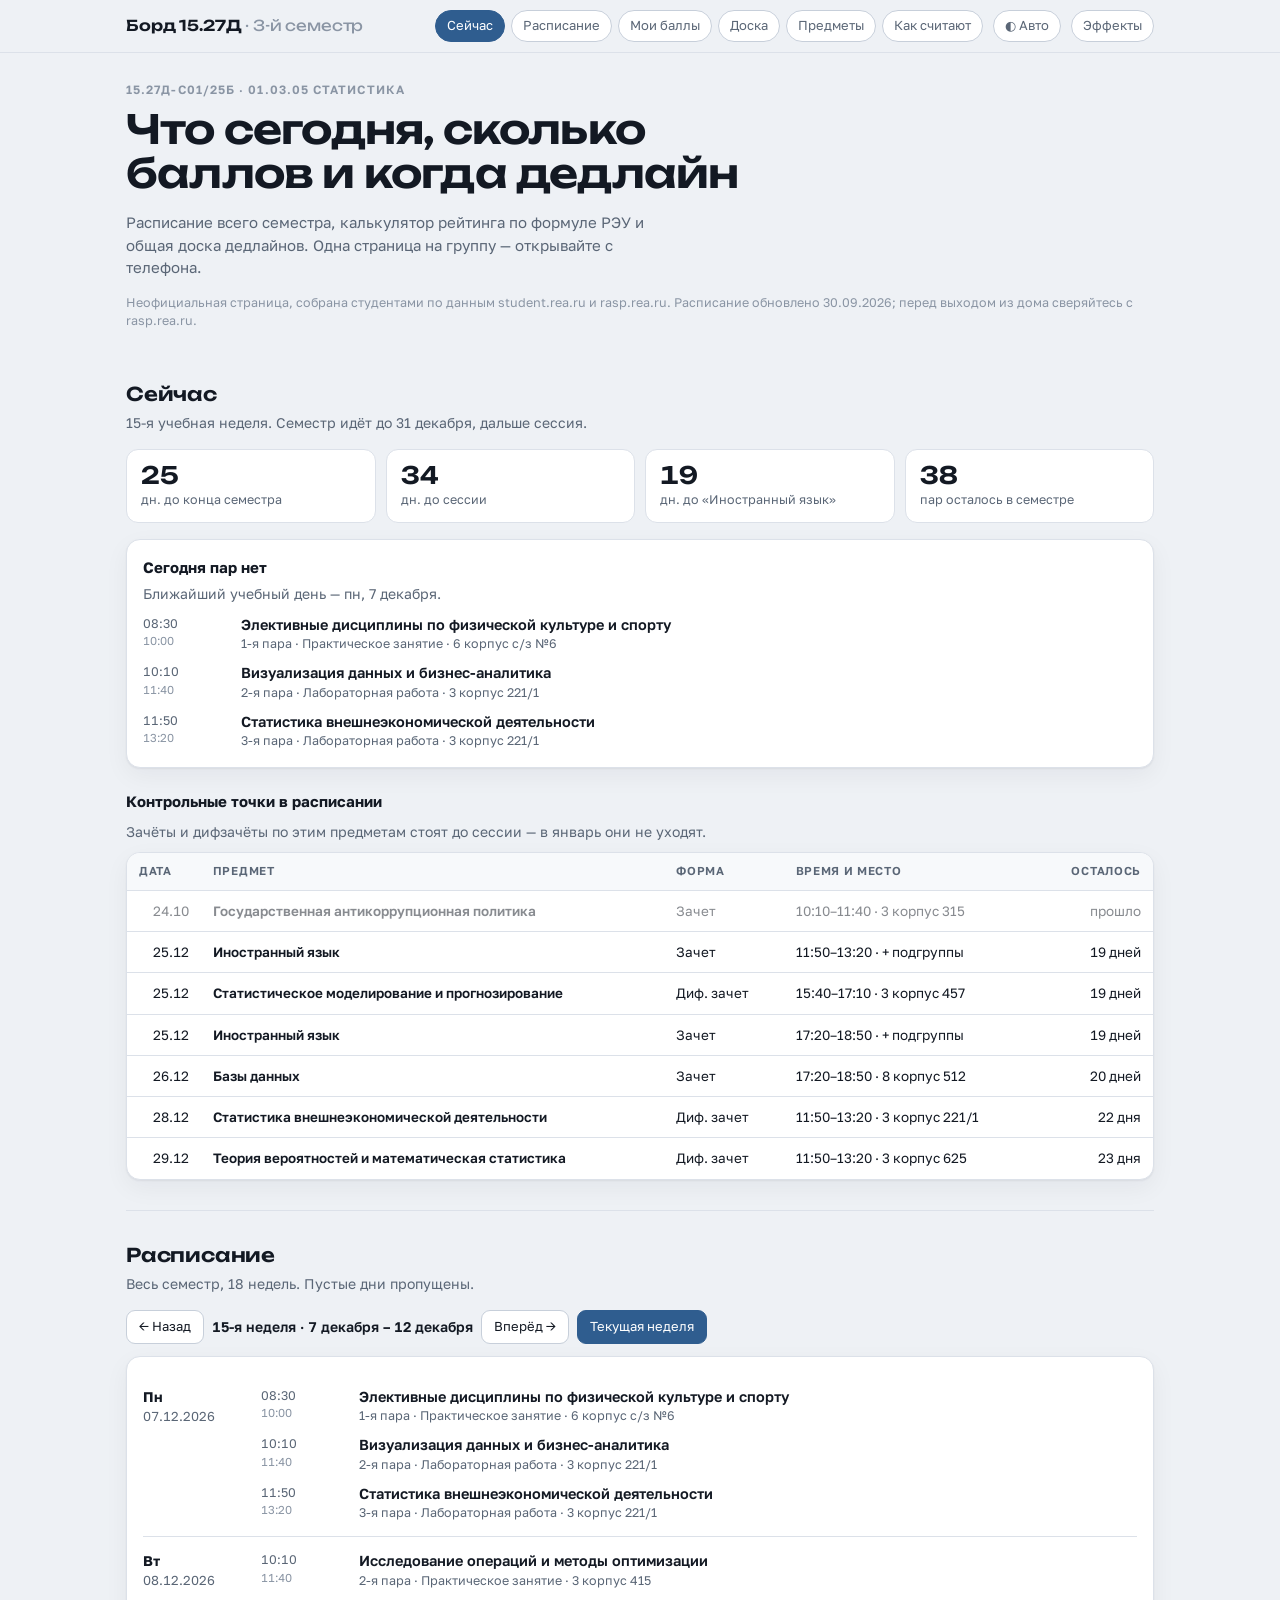
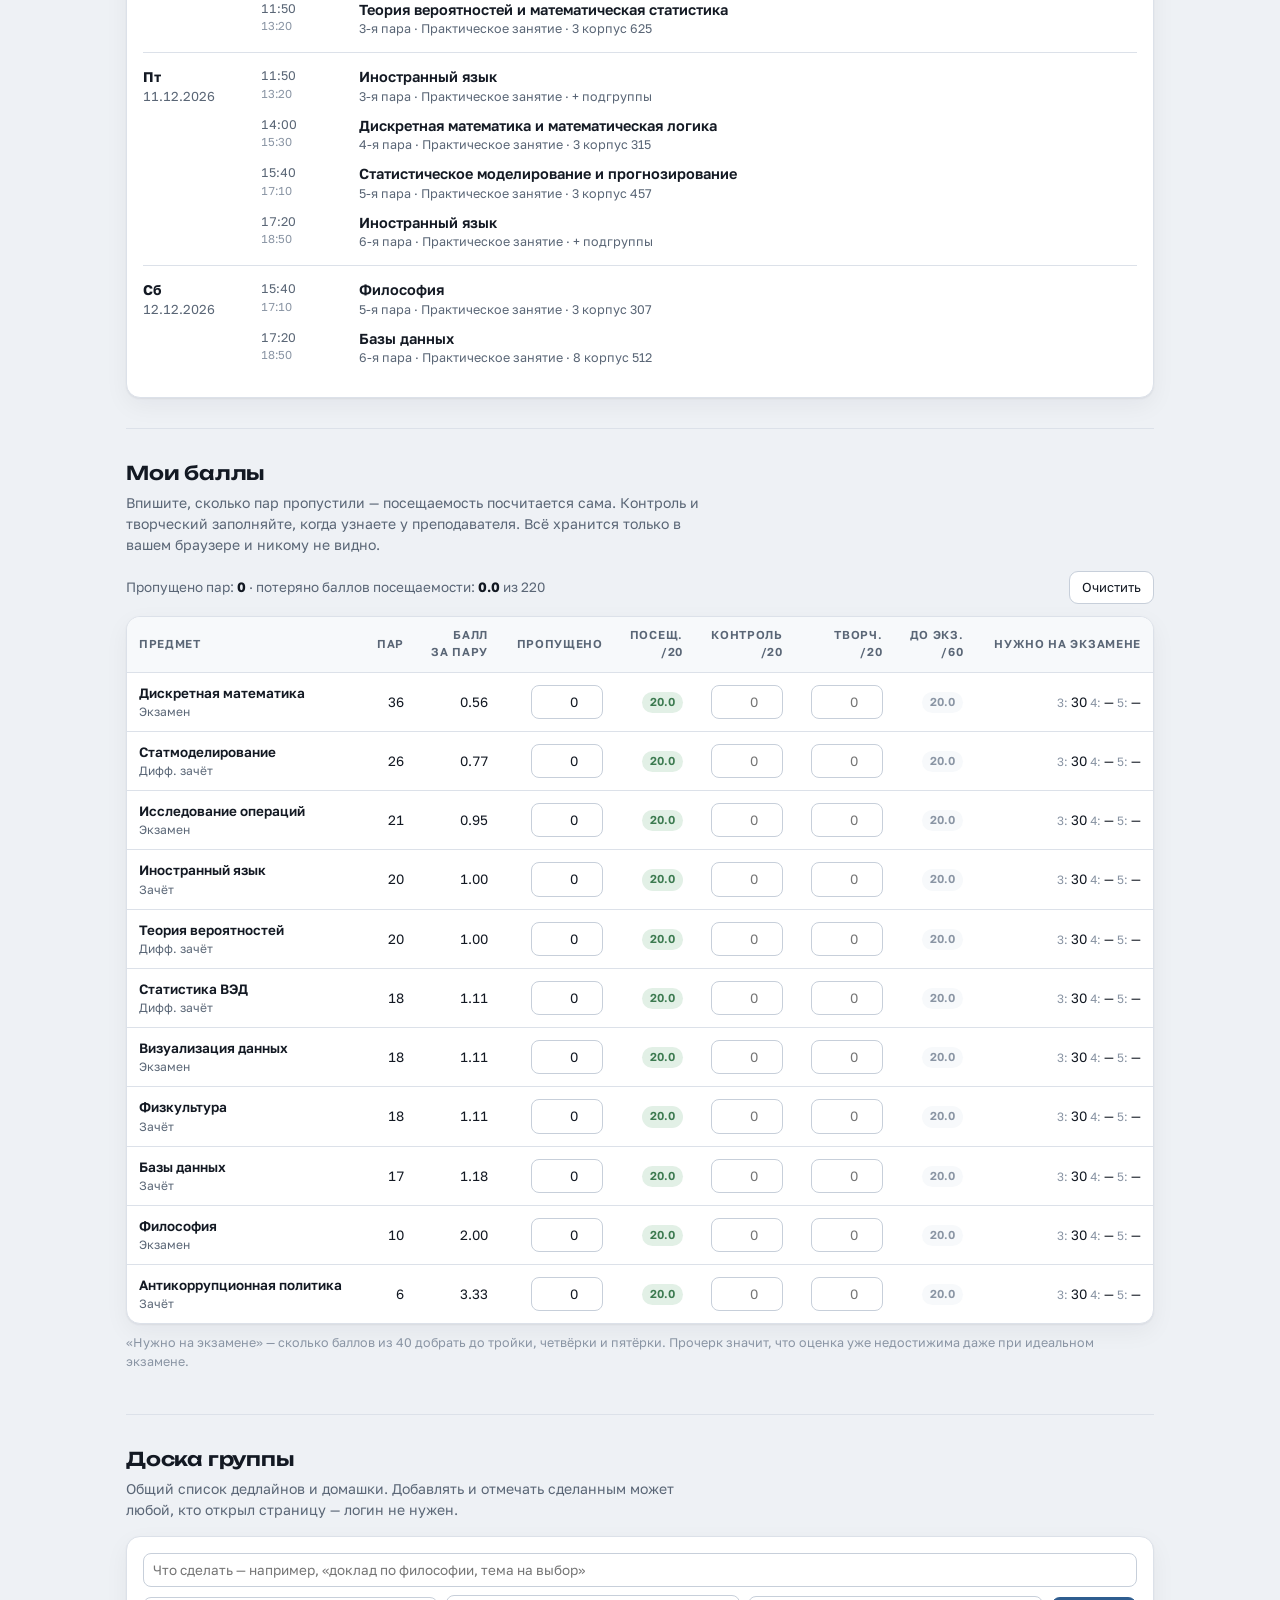
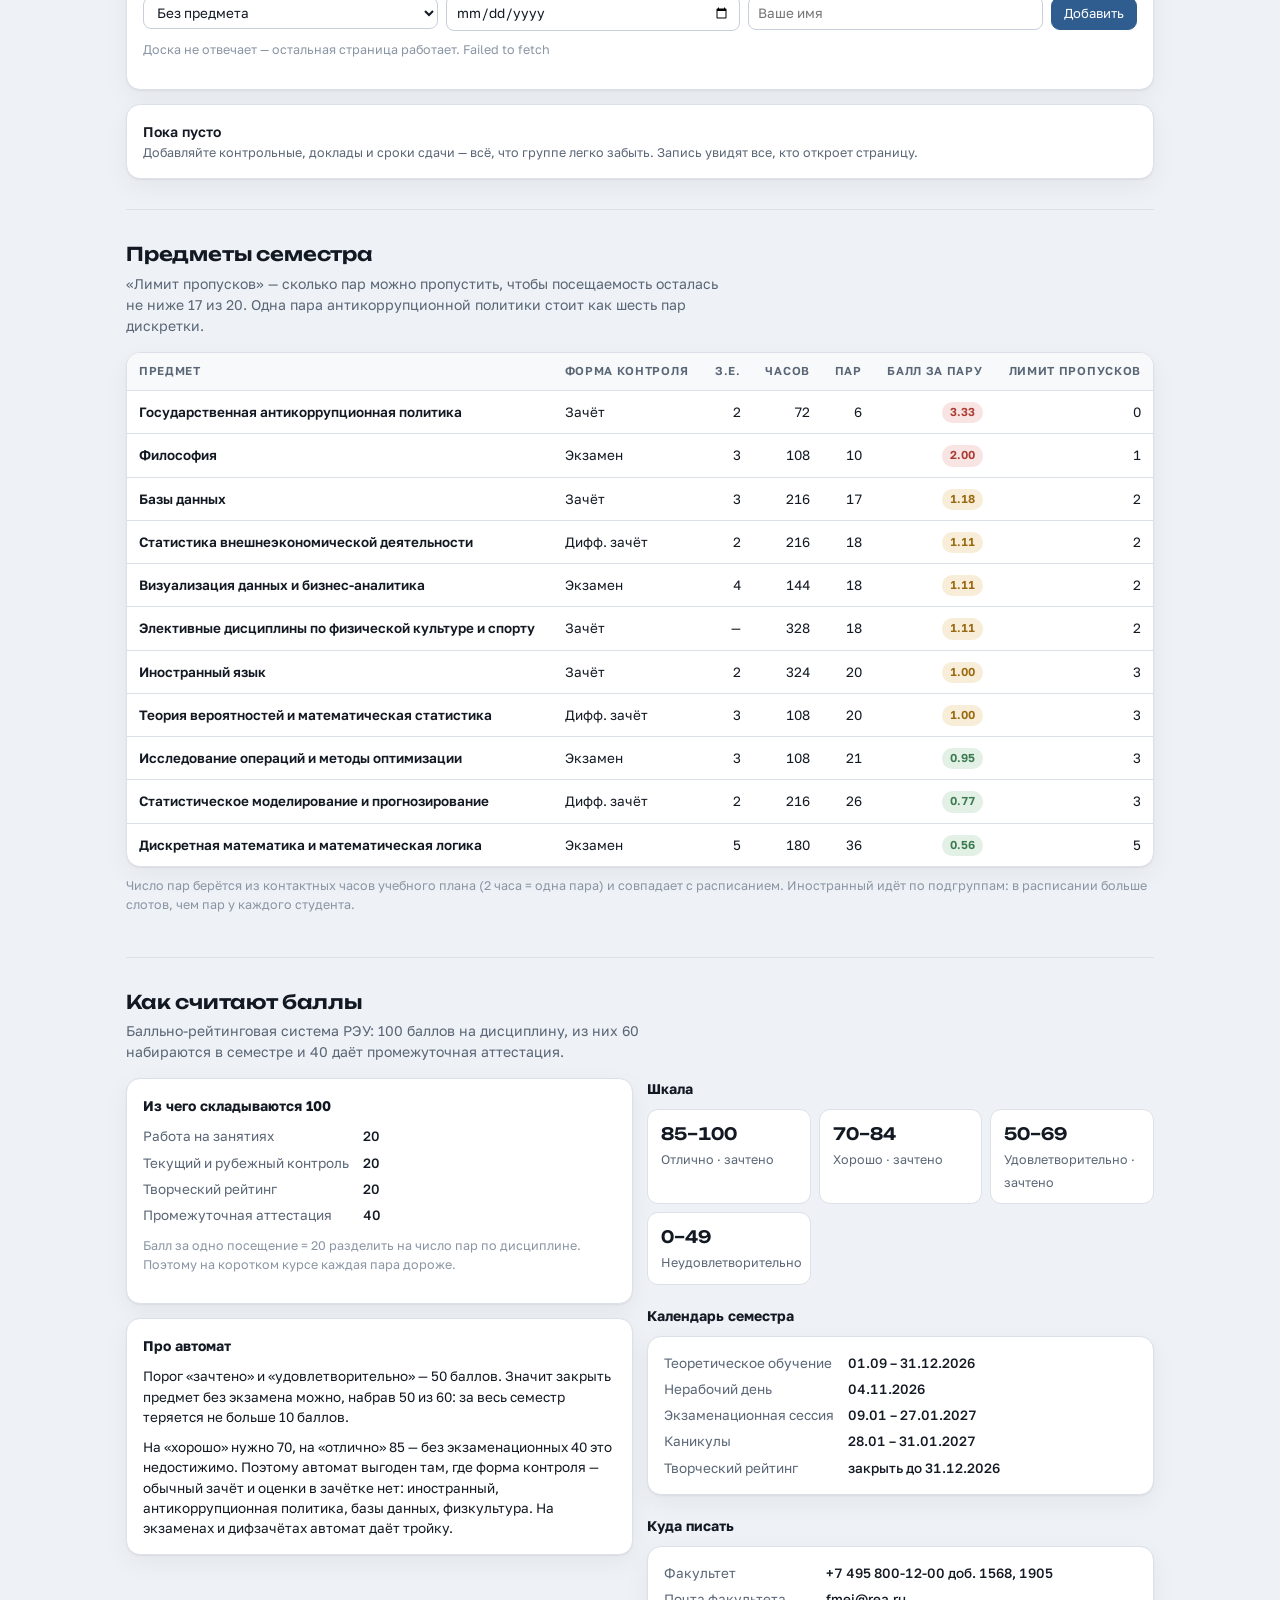
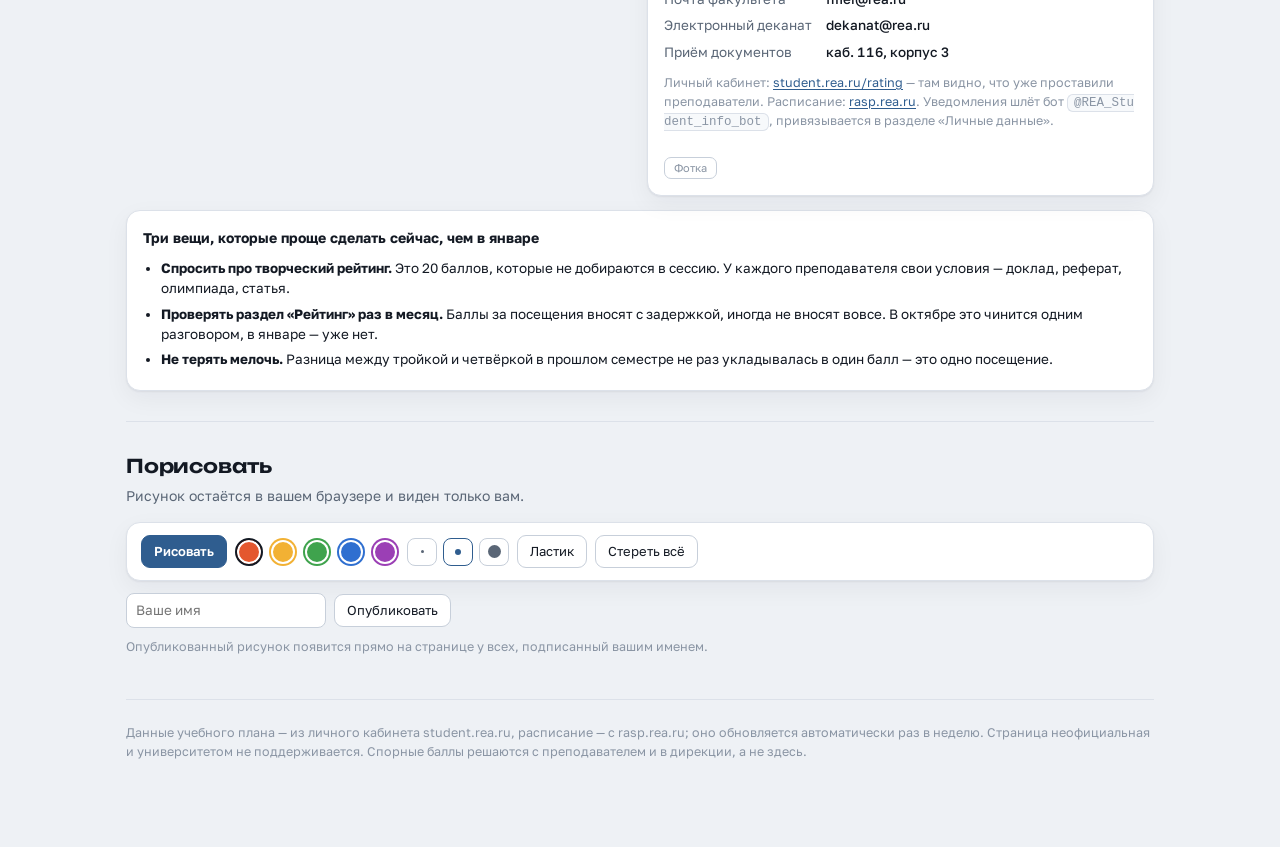
==== commit ce64c460: "Рисунки в прямом эфире и настоящая доска почёта Опубликованный рисунок больше не эскиз в галерее: чу" ====
--- a/index.html
+++ b/index.html
@@ -189,22 +189,38 @@
 .sz i{display:block;border-radius:50%;background:var(--ink-2)}
 .sz.on{border-color:var(--accent)}
 .sz.on i{background:var(--accent)}
-/* ---- галерея и доска почёта ---- */
+/* ---- доска почёта и подписи к рисункам ---- */
 .minibtn{font:inherit;font-size:11px;padding:2px 9px;border-radius:7px;border:1px solid var(--line-2);background:var(--card);color:var(--ink-3);cursor:pointer;margin-top:12px}
 .minibtn:hover{border-color:var(--accent);color:var(--accent)}
 .pubrow{display:flex;gap:8px;flex-wrap:wrap;align-items:center;margin-top:12px}
 .pubrow input{max-width:200px}
-.gallery{display:grid;grid-template-columns:repeat(auto-fill,minmax(148px,1fr));gap:10px;margin-top:14px}
-.gcard{background:var(--card);border:1px solid var(--line);border-radius:12px;padding:8px}
-.gcard canvas{display:block;width:100%;height:auto;border-radius:8px;background:var(--card-2)}
-.gmeta{font-size:12px;color:var(--ink-2);margin-top:6px;display:flex;justify-content:space-between;gap:6px;align-items:center}
-.faces{display:grid;grid-template-columns:repeat(auto-fill,minmax(108px,1fr));gap:10px;margin-top:14px}
-.face{background:var(--card);border:1px solid var(--line);border-radius:12px;padding:8px;text-align:center}
-.face img{display:block;width:100%;aspect-ratio:3/4;object-fit:cover;border-radius:8px;background:var(--card-2)}
-.fmeta{font-size:12px;color:var(--ink-2);margin-top:6px;word-break:break-word}
-.holder{border:1px dashed var(--line-2);border-radius:12px;min-height:126px;display:flex;align-items:center;justify-content:center;color:var(--ink-3);font-size:12px;text-align:center;padding:8px}
-#cam video,#cam img{width:100%;max-width:300px;border-radius:12px;display:block;background:#000;margin:10px 0}
-#flash{position:fixed;inset:0;background:#fff;z-index:90;pointer-events:none;opacity:0}
+.board{position:relative;margin-top:16px;border:12px solid #6f4720;border-radius:10px;padding:30px 20px 46px;min-height:460px;
+  background-color:#bf8f56;
+  background-image:radial-gradient(circle at 18% 22%,rgba(90,55,20,.16) 0 2px,transparent 3px),
+    radial-gradient(circle at 64% 44%,rgba(90,55,20,.14) 0 2px,transparent 3px),
+    radial-gradient(circle at 37% 71%,rgba(90,55,20,.15) 0 2px,transparent 3px),
+    radial-gradient(circle at 86% 83%,rgba(90,55,20,.13) 0 2px,transparent 3px);
+  background-size:70px 70px,54px 54px,88px 88px,46px 46px;
+  box-shadow:inset 0 0 70px rgba(60,32,8,.35),var(--shadow)}
+.faces{display:grid;grid-template-columns:repeat(auto-fill,minmax(132px,1fr));gap:34px 20px}
+.face{position:relative;background:#fdfbf4;padding:9px 9px 30px;border-radius:2px;box-shadow:0 7px 18px rgba(50,28,6,.45)}
+.face img{display:block;width:100%;aspect-ratio:3/4;object-fit:cover;background:#d9d4c8}
+.fmeta{position:absolute;left:8px;right:8px;bottom:8px;text-align:center;font-size:12px;color:#3c342a;word-break:break-word}
+.pin{position:absolute;top:-10px;left:50%;margin-left:-9px;width:18px;height:18px;border-radius:50%;
+  background:radial-gradient(circle at 34% 30%,#ff9a90,#d32f2f 58%,#8c1a15);
+  box-shadow:0 3px 5px rgba(40,18,4,.5),inset 0 -2px 3px rgba(0,0,0,.3)}
+.face .drop{position:absolute;right:6px;top:6px;border:0;background:rgba(255,255,255,.85);border-radius:6px;font:inherit;font-size:11px;padding:1px 6px;color:#8c1a15;cursor:pointer}
+.holder{position:relative;border:2px dashed rgba(255,255,255,.4);border-radius:3px;min-height:150px;display:flex;align-items:center;justify-content:center;color:rgba(255,255,255,.75);font-size:12px;text-align:center;padding:8px}
+/* подписи к чужим рисункам поверх страницы */
+#inkTags{position:fixed;inset:0;z-index:41;pointer-events:none;overflow:hidden}
+.inktag{position:absolute;font-size:11px;font-weight:600;padding:2px 8px;border-radius:999px;background:var(--card);border:1px solid var(--line-2);color:var(--ink-2);white-space:nowrap;box-shadow:var(--shadow)}
+/* съёмка */
+#shotwrap{position:fixed;inset:0;z-index:92;display:flex;align-items:center;justify-content:center;padding:18px;background:rgba(10,14,20,.82)}
+#shotwrap .panel{background:var(--card);border:1px solid var(--line);border-radius:16px;padding:16px;max-width:460px;width:100%;text-align:center;box-shadow:var(--shadow)}
+#shotwrap video,#shotwrap img{display:block;width:100%;border-radius:12px;background:#000;margin-bottom:12px}
+#shotwrap .row{display:flex;gap:8px;flex-wrap:wrap;justify-content:center}
+#shotwrap .tick{position:absolute;font-family:var(--display);font-size:78px;font-weight:600;color:#fff;text-shadow:0 4px 24px rgba(0,0,0,.6);pointer-events:none}
+#flash{position:fixed;inset:0;background:#fff;z-index:100;pointer-events:none;opacity:0}
 /* ---- сцены эпох ---- */
 #scene{position:fixed;inset:0;pointer-events:none;z-index:55;overflow:hidden;opacity:0}
 .sc-sky{position:absolute;inset:0}
@@ -416,7 +432,7 @@
 
   <section id="risovat">
     <h2>Порисовать</h2>
-    <p class="lede">Пять цветов и кисть. Рисовать можно поверх всей страницы: обвести свою пару, поставить стрелку, оставить записку соседу по парте. Рисунок остаётся в вашем браузере и виден только вам.</p>
+    <p class="lede">Рисунок остаётся в вашем браузере и виден только вам.</p>
     <div class="paintbar" id="paintbar">
       <button class="pbtn go" id="pOn" type="button">Рисовать</button>
       <div class="pgroup" id="pColors"></div>
@@ -425,23 +441,18 @@
       <button class="pbtn" id="pClear" type="button">Стереть всё</button>
     </div>
     <div class="pubrow">
-      <input type="text" id="drawName" maxlength="30" placeholder="Как подписать">
-      <button class="pbtn" id="pPublish" type="button">Опубликовать рисунок</button>
-      <span class="note" id="pubNote" style="margin:0"></span>
+      <input type="text" id="drawName" maxlength="30" placeholder="Ваше имя">
+      <button class="pbtn" id="pPublish" type="button">Опубликовать</button>
+      <button class="pbtn" id="pUnpublish" type="button" hidden>Убрать мой рисунок</button>
     </div>
-    <div class="gallery" id="gallery"></div>
-    <p class="note" id="pNote">Пока кисть включена, страница не прокручивается пальцем — нажмите «Готово», и всё вернётся как было.</p>
+    <p class="note" id="pubNote">Опубликованный рисунок появится прямо на странице у всех, подписанный вашим именем.</p>
   </section>
 
-  <hr class="rule">
-
-  <section id="pochet">
+  <hr class="rule" id="pochetRule" hidden>
+
+  <section id="pochet" hidden>
     <h2>Доска почёта</h2>
-    <p class="lede">Десять мест для тех, кто нажал «Фотка» и не струсил. Снимок видят все, кто откроет страницу; свой можно снять в любой момент.</p>
-    <div class="card pad" id="cam" hidden>
-      <div id="camStep"></div>
-    </div>
-    <div class="faces" id="faces"></div>
+    <div class="board"><div class="faces" id="faces"></div></div>
   </section>
 
   <footer>
@@ -1575,7 +1586,7 @@
     paint();
   })();
 
-  /* ---------- галерея рисунков и доска почёта ---------- */
+  /* ---------- чужие рисунки на странице и доска почёта ---------- */
   (function(){
     var ink = window.REA_INK;
     var cfg = window.REA_CONFIG || {};
@@ -1584,24 +1595,24 @@
     var ready = !!(API && KEY);
     var MAX_FACES = 10;
 
-    var gBox = document.getElementById('gallery');
     var pubBtn = document.getElementById('pPublish');
+    var unpubBtn = document.getElementById('pUnpublish');
     var pubName = document.getElementById('drawName');
     var pubNote = document.getElementById('pubNote');
     var faceBox = document.getElementById('faces');
-    var camBox = document.getElementById('cam');
-    var camStep = document.getElementById('camStep');
+    var hall = document.getElementById('pochet');
+    var hallRule = document.getElementById('pochetRule');
     var photoBtn = document.getElementById('photoBtn');
-    if(!gBox || !faceBox) return;
-
-    var ME = 'anon';
+    if(!faceBox) return;
+
+    var ME = 'anon', SHOT_KEY = 'rea1527.shot.v1';
     try {
-      ME = localStorage.getItem('rea1527.me.v1') || ME;
-      if(ME === 'anon'){
+      ME = localStorage.getItem('rea1527.me.v1') || '';
+      if(!ME){
         ME = 'u' + Math.random().toString(36).slice(2, 10);
         localStorage.setItem('rea1527.me.v1', ME);
       }
-      pubName.value = localStorage.getItem('rea1527.name.v1') || '';
+      if(pubName) pubName.value = localStorage.getItem('rea1527.name.v1') || '';
     } catch(e){}
 
     function req(path, opts){
@@ -1615,7 +1626,6 @@
       });
     }
 
-    // Белая вспышка во весь экран, как затвор телефона.
     var flashEl = null;
     function flash(){
       if(!flashEl){
@@ -1626,123 +1636,178 @@
       }
       if(!flashEl.animate) return;
       flashEl.animate([
-        { opacity: 0 }, { opacity: 1, offset: .12 }, { opacity: 1, offset: .3 }, { opacity: 0 }
-      ], { duration: 520, easing: 'ease-out' });
-    }
-
-    /* ===== опубликованные рисунки ===== */
-
-    function drawThumb(cv, strokes){
-      var ctx = cv.getContext('2d');
-      var W = 300, H = 200, dpr = Math.min(window.devicePixelRatio || 1, 2);
-      cv.width = W * dpr; cv.height = H * dpr;
-      cv.style.aspectRatio = '3 / 2';
-      ctx.setTransform(dpr, 0, 0, dpr, 0, 0);
-      ctx.lineCap = 'round'; ctx.lineJoin = 'round';
-      ctx.clearRect(0, 0, W, H);
-      if(!strokes.length) return;
-      var x0 = Infinity, y0 = Infinity, x1 = -Infinity, y1 = -Infinity;
-      strokes.forEach(function(st){
-        st.pts.forEach(function(pt){
-          if(pt[0] < x0) x0 = pt[0];
-          if(pt[0] > x1) x1 = pt[0];
-          if(pt[1] < y0) y0 = pt[1];
-          if(pt[1] > y1) y1 = pt[1];
+        { opacity: 0 }, { opacity: 1, offset: .1 }, { opacity: 1, offset: .32 }, { opacity: 0 }
+      ], { duration: 560, easing: 'ease-out' });
+    }
+
+    /* ===== чужие рисунки прямо на странице ===== */
+
+    var pubCv = document.createElement('canvas');
+    pubCv.id = 'inkPub';
+    pubCv.setAttribute('aria-hidden', 'true');
+    pubCv.style.cssText = 'position:fixed;inset:0;z-index:39;pointer-events:none';
+    document.body.appendChild(pubCv);
+    var pctx = pubCv.getContext('2d');
+
+    var tagBox = document.createElement('div');
+    tagBox.id = 'inkTags';
+    tagBox.setAttribute('aria-hidden', 'true');
+    document.body.appendChild(tagBox);
+
+    var published = [];
+    var dpr = Math.min(window.devicePixelRatio || 1, 2);
+
+    function fitPub(){
+      var w = window.innerWidth, h = window.innerHeight;
+      pubCv.width = Math.round(w * dpr);
+      pubCv.height = Math.round(h * dpr);
+      pubCv.style.width = w + 'px';
+      pubCv.style.height = h + 'px';
+      pctx.setTransform(dpr, 0, 0, dpr, 0, 0);
+      pctx.lineCap = 'round';
+      pctx.lineJoin = 'round';
+      drawPub();
+    }
+
+    function drawPub(){
+      var ox = window.scrollX || window.pageXOffset;
+      var oy = window.scrollY || window.pageYOffset;
+      pctx.clearRect(0, 0, pubCv.width, pubCv.height);
+      tagBox.innerHTML = '';
+      published.forEach(function(item){
+        var minX = Infinity, minY = Infinity;
+        item.strokes.forEach(function(st){
+          pctx.strokeStyle = st.c;
+          pctx.lineWidth = st.w;
+          pctx.globalAlpha = 0.75;
+          pctx.beginPath();
+          st.pts.forEach(function(pt, i){
+            if(pt[0] < minX) minX = pt[0];
+            if(pt[1] < minY) minY = pt[1];
+            var x = pt[0] - ox, y = pt[1] - oy;
+            if(i === 0) pctx.moveTo(x, y); else pctx.lineTo(x, y);
+          });
+          if(st.pts.length === 1){
+            pctx.fillStyle = st.c;
+            pctx.arc(st.pts[0][0] - ox, st.pts[0][1] - oy, st.w / 2, 0, Math.PI * 2);
+            pctx.fill();
+          } else pctx.stroke();
         });
+        pctx.globalAlpha = 1;
+        if(minX === Infinity) return;
+        var tx = minX - ox, ty = minY - oy - 22;
+        if(ty < 0 || ty > window.innerHeight || tx > window.innerWidth) return;
+        var tag = document.createElement('div');
+        tag.className = 'inktag';
+        tag.textContent = item.name || 'аноним';
+        tag.style.left = Math.max(6, tx) + 'px';
+        tag.style.top = ty + 'px';
+        tagBox.appendChild(tag);
       });
-      var pad = 14;
-      var sw = Math.max(1, x1 - x0), sh = Math.max(1, y1 - y0);
-      var k = Math.min((W - pad * 2) / sw, (H - pad * 2) / sh, 1);
-      var ox = (W - sw * k) / 2 - x0 * k, oy = (H - sh * k) / 2 - y0 * k;
-      strokes.forEach(function(st){
-        ctx.strokeStyle = st.c;
-        ctx.lineWidth = Math.max(1, st.w * k);
-        ctx.beginPath();
-        st.pts.forEach(function(pt, i){
-          var x = pt[0] * k + ox, y = pt[1] * k + oy;
-          if(i === 0) ctx.moveTo(x, y); else ctx.lineTo(x, y);
-        });
-        if(st.pts.length === 1){
-          ctx.fillStyle = st.c;
-          ctx.arc(st.pts[0][0] * k + ox, st.pts[0][1] * k + oy, Math.max(1, st.w * k / 2), 0, Math.PI * 2);
-          ctx.fill();
-        } else ctx.stroke();
-      });
-    }
-
-    function paintGallery(rows){
-      if(!rows.length){
-        gBox.innerHTML = '<div class="holder">Опубликованных рисунков пока нет. Нарисуйте что-нибудь и нажмите «Опубликовать».</div>';
-        return;
-      }
-      gBox.innerHTML = '';
-      rows.forEach(function(row){
-        var card = document.createElement('div');
-        card.className = 'gcard';
-        var cv = document.createElement('canvas');
-        card.appendChild(cv);
-        var meta = document.createElement('div');
-        meta.className = 'gmeta';
-        var who = document.createElement('span');
-        who.textContent = row.name || 'без подписи';
-        meta.appendChild(who);
-        if(row.author === ME){
-          var del = document.createElement('button');
-          del.className = 'x'; del.type = 'button';
-          del.textContent = '✕';
-          del.title = 'Удалить';
-          del.addEventListener('click', function(){
-            req('gallery?id=eq.' + encodeURIComponent(row.id), { method: 'DELETE' })
-              .then(loadGallery).catch(function(){});
-          });
-          meta.appendChild(del);
-        }
-        card.appendChild(meta);
-        gBox.appendChild(card);
-        try { drawThumb(cv, JSON.parse(row.data)); } catch(e){}
-      });
-    }
-
-    function loadGallery(){
+    }
+
+    var pend = false;
+    function schedulePub(){
+      if(pend) return;
+      pend = true;
+      requestAnimationFrame(function(){ pend = false; drawPub(); });
+    }
+
+    function loadDrawings(){
       if(!ready) return;
-      req('gallery?kind=eq.draw&select=*&order=created_at.desc&limit=12')
-        .then(paintGallery)
-        .catch(function(){ gBox.innerHTML = '<div class="holder">Галерея не отвечает.</div>'; });
-    }
+      req('gallery?kind=eq.draw&select=id,author,name,data&order=created_at.desc&limit=30')
+        .then(function(rows){
+          published = (rows || []).map(function(r){
+            var st = [];
+            try { st = JSON.parse(r.data) || []; } catch(e){}
+            return { id: r.id, author: r.author, name: r.name, strokes: st };
+          }).filter(function(x){ return x.strokes.length; });
+          var mine = published.some(function(x){ return x.author === ME; });
+          if(unpubBtn) unpubBtn.hidden = !mine;
+          drawPub();
+        })
+        .catch(function(){});
+    }
+
+    window.addEventListener('resize', fitPub);
+    window.addEventListener('scroll', schedulePub, { passive: true });
 
     if(pubBtn){
       pubBtn.addEventListener('click', function(){
-        if(!ready){ pubNote.textContent = 'Галерея не подключена.'; return; }
+        if(!ready){ pubNote.textContent = 'Публикация не подключена.'; return; }
         var strokes = ink ? ink.get() : [];
         if(!strokes.length){ pubNote.textContent = 'Сначала нарисуйте что-нибудь кистью выше.'; return; }
         var name = (pubName.value || '').trim().slice(0, 30);
+        if(!name){ pubNote.textContent = 'Впишите имя — рисунок подписывается им.'; pubName.focus(); return; }
         try { localStorage.setItem('rea1527.name.v1', name); } catch(e){}
         var data = JSON.stringify(strokes);
-        if(data.length > 390000){ pubNote.textContent = 'Рисунок слишком большой — сотрите часть и попробуйте снова.'; return; }
+        if(data.length > 390000){ pubNote.textContent = 'Рисунок слишком большой — сотрите часть.'; return; }
         pubBtn.disabled = true;
         pubNote.textContent = 'Отправляю…';
-        req('gallery', {
-          method: 'POST',
-          headers: { 'Prefer': 'return=representation' },
-          body: JSON.stringify({ kind: 'draw', author: ME, name: name || null, data: data })
-        }).then(function(){
-          pubNote.textContent = 'Готово, рисунок в галерее.';
-          loadGallery();
-        }).catch(function(e){
-          pubNote.textContent = 'Не отправилось: ' + e.message;
-        }).then(function(){ pubBtn.disabled = false; });
+        req('gallery?author=eq.' + encodeURIComponent(ME) + '&kind=eq.draw', { method: 'DELETE' })
+          .catch(function(){})
+          .then(function(){
+            return req('gallery', {
+              method: 'POST',
+              headers: { 'Prefer': 'return=representation' },
+              body: JSON.stringify({ kind: 'draw', author: ME, name: name, data: data })
+            });
+          })
+          .then(function(){
+            pubNote.textContent = 'Готово — рисунок теперь видят все.';
+            loadDrawings();
+          })
+          .catch(function(e){ pubNote.textContent = 'Не отправилось: ' + e.message; })
+          .then(function(){ pubBtn.disabled = false; });
       });
     }
+    if(unpubBtn){
+      unpubBtn.addEventListener('click', function(){
+        if(!ready) return;
+        unpubBtn.disabled = true;
+        req('gallery?author=eq.' + encodeURIComponent(ME) + '&kind=eq.draw', { method: 'DELETE' })
+          .then(function(){
+            pubNote.textContent = 'Рисунок убран со страницы.';
+            loadDrawings();
+          })
+          .catch(function(){})
+          .then(function(){ unpubBtn.disabled = false; });
+      });
+    }
 
     /* ===== доска почёта ===== */
 
     var faces = [];
+
+    function seen(){
+      try { return localStorage.getItem(SHOT_KEY) === '1'; } catch(e){ return false; }
+    }
+    function reveal(){
+      try { localStorage.setItem(SHOT_KEY, '1'); } catch(e){}
+      showHall();
+    }
+    function showHall(){
+      if(!seen()) return;
+      hall.hidden = false;
+      if(hallRule) hallRule.hidden = false;
+      loadFaces();
+    }
+
+    function spin(id){
+      var h = 0;
+      for(var i = 0; i < id.length; i++) h = (h * 31 + id.charCodeAt(i)) % 1000;
+      return (h / 1000 * 8 - 4).toFixed(2);
+    }
 
     function paintFaces(){
       faceBox.innerHTML = '';
       faces.forEach(function(row){
         var card = document.createElement('div');
         card.className = 'face';
+        card.style.transform = 'rotate(' + spin(row.id) + 'deg)';
+        var pin = document.createElement('span');
+        pin.className = 'pin';
+        card.appendChild(pin);
         var img = document.createElement('img');
         img.src = row.data;
         img.alt = row.name ? ('Снимок: ' + row.name) : 'Снимок участника';
@@ -1753,9 +1818,9 @@
         card.appendChild(meta);
         if(row.author === ME){
           var del = document.createElement('button');
-          del.className = 'pbtn'; del.type = 'button';
-          del.style.marginTop = '6px';
-          del.textContent = 'Убрать';
+          del.className = 'drop';
+          del.type = 'button';
+          del.textContent = 'снять';
           del.addEventListener('click', function(){
             req('gallery?id=eq.' + encodeURIComponent(row.id), { method: 'DELETE' })
               .then(loadFaces).catch(function(){});
@@ -1764,17 +1829,12 @@
         }
         faceBox.appendChild(card);
       });
-      // Показываем не все свободные места, иначе при одном снимке
-      // страница превращается в девять пустых рамок.
-      var free = Math.min(MAX_FACES - faces.length, 3);
+      var free = Math.min(MAX_FACES - faces.length, faces.length ? 2 : 4);
       for(var i = 0; i < free; i++){
         var h = document.createElement('div');
         h.className = 'holder';
-        h.textContent = 'свободно (' + (MAX_FACES - faces.length) + ' из 10)';
+        h.textContent = 'свободно';
         faceBox.appendChild(h);
-      }
-      if(!faces.length){
-        faceBox.innerHTML = '<div class="holder" style="grid-column:1/-1">Пока никто не решился. Кнопка «Фотка» спрятана выше, в блоке «Куда писать».</div>';
       }
     }
 
@@ -1782,136 +1842,134 @@
       if(!ready) return;
       req('gallery?kind=eq.face&select=*&order=created_at.desc&limit=' + MAX_FACES)
         .then(function(rows){ faces = rows || []; paintFaces(); })
-        .catch(function(){ faceBox.innerHTML = '<div class="holder" style="grid-column:1/-1">Доска почёта не отвечает.</div>'; });
-    }
-
-    var stream = null, shot = null;
-
-    function stopCam(){
+        .catch(function(){ faceBox.innerHTML = '<div class="holder">Доска не отвечает.</div>'; });
+    }
+
+    /* ===== съёмка ===== */
+
+    var wrap = null, stream = null, shot = null;
+
+    function closeShot(){
       if(stream){ stream.getTracks().forEach(function(t){ t.stop(); }); stream = null; }
-    }
-    function closeCam(){
-      stopCam(); shot = null;
-      camStep.innerHTML = '';
-      camBox.hidden = true;
-    }
-    function step(html){
-      camBox.hidden = false;
-      camStep.innerHTML = html;
-    }
-
-    function askCam(){
-      if(!ready){ step('<p style="margin:0">Доска почёта не подключена.</p>'); return; }
-      if(faces.length >= MAX_FACES){
-        step('<p style="margin:0 0 10px"><b>Мест нет.</b> Все десять заняты — подождите, пока кто-нибудь снимет свой снимок.</p>' +
-             '<button class="pbtn" data-act="close" type="button">Понятно</button>');
+      shot = null;
+      if(wrap){ wrap.remove(); wrap = null; }
+    }
+    function panel(html){
+      if(!wrap){
+        wrap = document.createElement('div');
+        wrap.id = 'shotwrap';
+        document.body.appendChild(wrap);
+        wrap.addEventListener('click', function(e){
+          var b = e.target.closest('button[data-act]');
+          if(!b) return;
+          var act = b.dataset.act;
+          if(act === 'close') closeShot();
+          else if(act === 'again') start();
+          else if(act === 'post') post();
+        });
+      }
+      wrap.innerHTML = '<div class="panel">' + html + '</div>';
+    }
+
+    function start(){
+      if(!ready){ panel('<p style="margin:0 0 12px">Доска почёта не подключена.</p><div class="row"><button class="pbtn" data-act="close" type="button">Закрыть</button></div>'); return; }
+      if(!navigator.mediaDevices || !navigator.mediaDevices.getUserMedia){
+        panel('<p style="margin:0 0 12px">Этот браузер не даёт доступ к камере.</p><div class="row"><button class="pbtn" data-act="close" type="button">Закрыть</button></div>');
         return;
       }
-      step('<p style="margin:0 0 10px"><b>Сейчас включится камера.</b> Снимок попадёт на доску почёта ниже, и его увидят все, кто откроет страницу. ' +
-           'Передумать можно в любой момент до публикации — пока вы не нажмёте «Повесить на доску», снимок никуда не уходит.</p>' +
-           '<div style="display:flex;gap:8px;flex-wrap:wrap">' +
-           '<button class="pbtn go" data-act="start" type="button">Включить камеру</button>' +
-           '<button class="pbtn" data-act="close" type="button">Отмена</button></div>');
-    }
-
-    function startCam(){
-      if(!navigator.mediaDevices || !navigator.mediaDevices.getUserMedia){
-        step('<p style="margin:0 0 10px">Этот браузер не даёт доступ к камере.</p>' +
-             '<button class="pbtn" data-act="close" type="button">Закрыть</button>');
-        return;
-      }
-      step('<p style="margin:0">Прошу доступ к камере…</p>');
-      navigator.mediaDevices.getUserMedia({ video: { facingMode: 'user', width: { ideal: 640 } }, audio: false })
+      panel('<p style="margin:0">Включаю камеру…</p>');
+      navigator.mediaDevices.getUserMedia({ video: { facingMode: 'user', width: { ideal: 720 } }, audio: false })
         .then(function(st){
           stream = st;
-          step('<video id="camView" autoplay playsinline muted></video>' +
-               '<div style="display:flex;gap:8px;flex-wrap:wrap">' +
-               '<button class="pbtn go" data-act="shot" type="button">Снять</button>' +
-               '<button class="pbtn" data-act="close" type="button">Отмена</button></div>');
+          panel('<div style="position:relative"><video id="camView" autoplay playsinline muted></video>' +
+                '<div class="tick" id="camTick" style="left:50%;top:38%;transform:translate(-50%,-50%)">3</div></div>' +
+                '<div class="row"><button class="pbtn" data-act="close" type="button">Отмена</button></div>');
           var v = document.getElementById('camView');
           v.srcObject = st;
+          var n = 3, tick = document.getElementById('camTick');
+          var timer = setInterval(function(){
+            n--;
+            if(!wrap || !document.getElementById('camTick')){ clearInterval(timer); return; }
+            if(n > 0){ tick.textContent = n; return; }
+            clearInterval(timer);
+            capture();
+          }, 900);
         })
         .catch(function(){
-          step('<p style="margin:0 0 10px">Камера не открылась. Браузер мог отказать в доступе — проверьте разрешение для этого сайта.</p>' +
-               '<button class="pbtn" data-act="close" type="button">Закрыть</button>');
+          panel('<p style="margin:0 0 12px">Камера не открылась — браузер отказал в доступе. Разрешение можно выдать в настройках сайта.</p>' +
+                '<div class="row"><button class="pbtn" data-act="close" type="button">Закрыть</button></div>');
         });
     }
 
-    function takeShot(){
+    function capture(){
       var v = document.getElementById('camView');
-      if(!v || !v.videoWidth) return;
+      if(!v || !v.videoWidth){ closeShot(); return; }
       flash();
-      var maxW = 360;
-      var k = Math.min(1, maxW / v.videoWidth);
+      var k = Math.min(1, 420 / v.videoWidth);
       var cv = document.createElement('canvas');
       cv.width = Math.round(v.videoWidth * k);
       cv.height = Math.round(v.videoHeight * k);
-      var ctx = cv.getContext('2d');
-      ctx.translate(cv.width, 0);
-      ctx.scale(-1, 1); // зеркалим, как в селфи-камере
-      ctx.drawImage(v, 0, 0, cv.width, cv.height);
-      shot = cv.toDataURL('image/jpeg', 0.7);
-      stopCam();
+      var c = cv.getContext('2d');
+      c.translate(cv.width, 0);
+      c.scale(-1, 1); // как в селфи-камере
+      c.drawImage(v, 0, 0, cv.width, cv.height);
+      shot = cv.toDataURL('image/jpeg', 0.72);
+      if(stream){ stream.getTracks().forEach(function(t){ t.stop(); }); stream = null; }
+      reveal();
       var nm = '';
       try { nm = localStorage.getItem('rea1527.name.v1') || ''; } catch(e){}
-      step('<img src="' + shot + '" alt="Ваш снимок">' +
-           '<input type="text" id="faceName" maxlength="30" placeholder="Как подписать" value="' +
-           nm.replace(/"/g, '&quot;') + '" style="max-width:240px;margin-bottom:10px">' +
-           '<div style="display:flex;gap:8px;flex-wrap:wrap">' +
-           '<button class="pbtn go" data-act="post" type="button">Повесить на доску</button>' +
-           '<button class="pbtn" data-act="again" type="button">Переснять</button>' +
-           '<button class="pbtn" data-act="close" type="button">Удалить и выйти</button></div>');
-    }
-
-    function postShot(){
+      panel('<img src="' + shot + '" alt="Ваш снимок">' +
+            '<input type="text" id="faceName" maxlength="30" placeholder="Ваше имя" value="' +
+            nm.replace(/"/g, '&quot;') + '" style="max-width:260px;margin-bottom:12px">' +
+            '<div class="row">' +
+            '<button class="pbtn go" data-act="post" type="button">Опубликовать</button>' +
+            '<button class="pbtn" data-act="again" type="button">Переснять</button>' +
+            '<button class="pbtn" data-act="close" type="button">Не публиковать</button></div>' +
+            '<p class="note" style="margin:10px 0 0">Снимок увидят все, кто откроет страницу.</p>');
+    }
+
+    function post(){
       if(!shot) return;
+      if(faces.length >= MAX_FACES){
+        panel('<p style="margin:0 0 12px">Все десять мест на доске заняты. Подождите, пока кто-нибудь снимет свой снимок.</p>' +
+              '<div class="row"><button class="pbtn" data-act="close" type="button">Понятно</button></div>');
+        return;
+      }
       var nameEl = document.getElementById('faceName');
       var name = ((nameEl && nameEl.value) || '').trim().slice(0, 30);
       try { localStorage.setItem('rea1527.name.v1', name); } catch(e){}
-      step('<p style="margin:0">Отправляю…</p>');
+      panel('<p style="margin:0">Отправляю…</p>');
       req('gallery', {
         method: 'POST',
         headers: { 'Prefer': 'return=representation' },
         body: JSON.stringify({ kind: 'face', author: ME, name: name || null, data: shot })
       }).then(function(){
-        shot = null;
-        closeCam();
+        closeShot();
         loadFaces();
-        var sec = document.getElementById('pochet');
-        if(sec) sec.scrollIntoView({ behavior: 'smooth', block: 'start' });
+        if(hall) hall.scrollIntoView({ behavior: 'smooth', block: 'start' });
       }).catch(function(e){
-        step('<p style="margin:0 0 10px">Не отправилось: ' + e.message + '</p>' +
-             '<button class="pbtn" data-act="close" type="button">Закрыть</button>');
+        panel('<p style="margin:0 0 12px">Не отправилось: ' + e.message + '</p>' +
+              '<div class="row"><button class="pbtn" data-act="close" type="button">Закрыть</button></div>');
       });
     }
 
-    camStep.addEventListener('click', function(e){
-      var b = e.target.closest('button[data-act]');
-      if(!b) return;
-      var act = b.dataset.act;
-      if(act === 'close') closeCam();
-      else if(act === 'start') startCam();
-      else if(act === 'shot') takeShot();
-      else if(act === 'again') startCam();
-      else if(act === 'post') postShot();
-    });
-
-    if(photoBtn){
-      photoBtn.addEventListener('click', function(){
-        var sec = document.getElementById('pochet');
-        askCam();
-        if(sec) sec.scrollIntoView({ behavior: 'smooth', block: 'start' });
+    if(photoBtn) photoBtn.addEventListener('click', start);
+    window.addEventListener('pagehide', closeShot);
+
+    fitPub();
+    showHall();
+    if(ready){
+      loadDrawings();
+      // прямой эфир: подтягиваем чужие рисунки и доску, пока вкладка открыта
+      setInterval(function(){
+        if(document.hidden) return;
+        loadDrawings();
+        if(!hall.hidden) loadFaces();
+      }, 20000);
+      document.addEventListener('visibilitychange', function(){
+        if(!document.hidden){ loadDrawings(); if(!hall.hidden) loadFaces(); }
       });
     }
-    window.addEventListener('pagehide', stopCam);
-
-    if(!ready){
-      gBox.innerHTML = '<div class="holder">Галерея подключается через Supabase.</div>';
-      faceBox.innerHTML = '<div class="holder" style="grid-column:1/-1">Доска почёта подключается через Supabase.</div>';
-      return;
-    }
-    loadGallery();
-    loadFaces();
   })();
 
   renderNow();
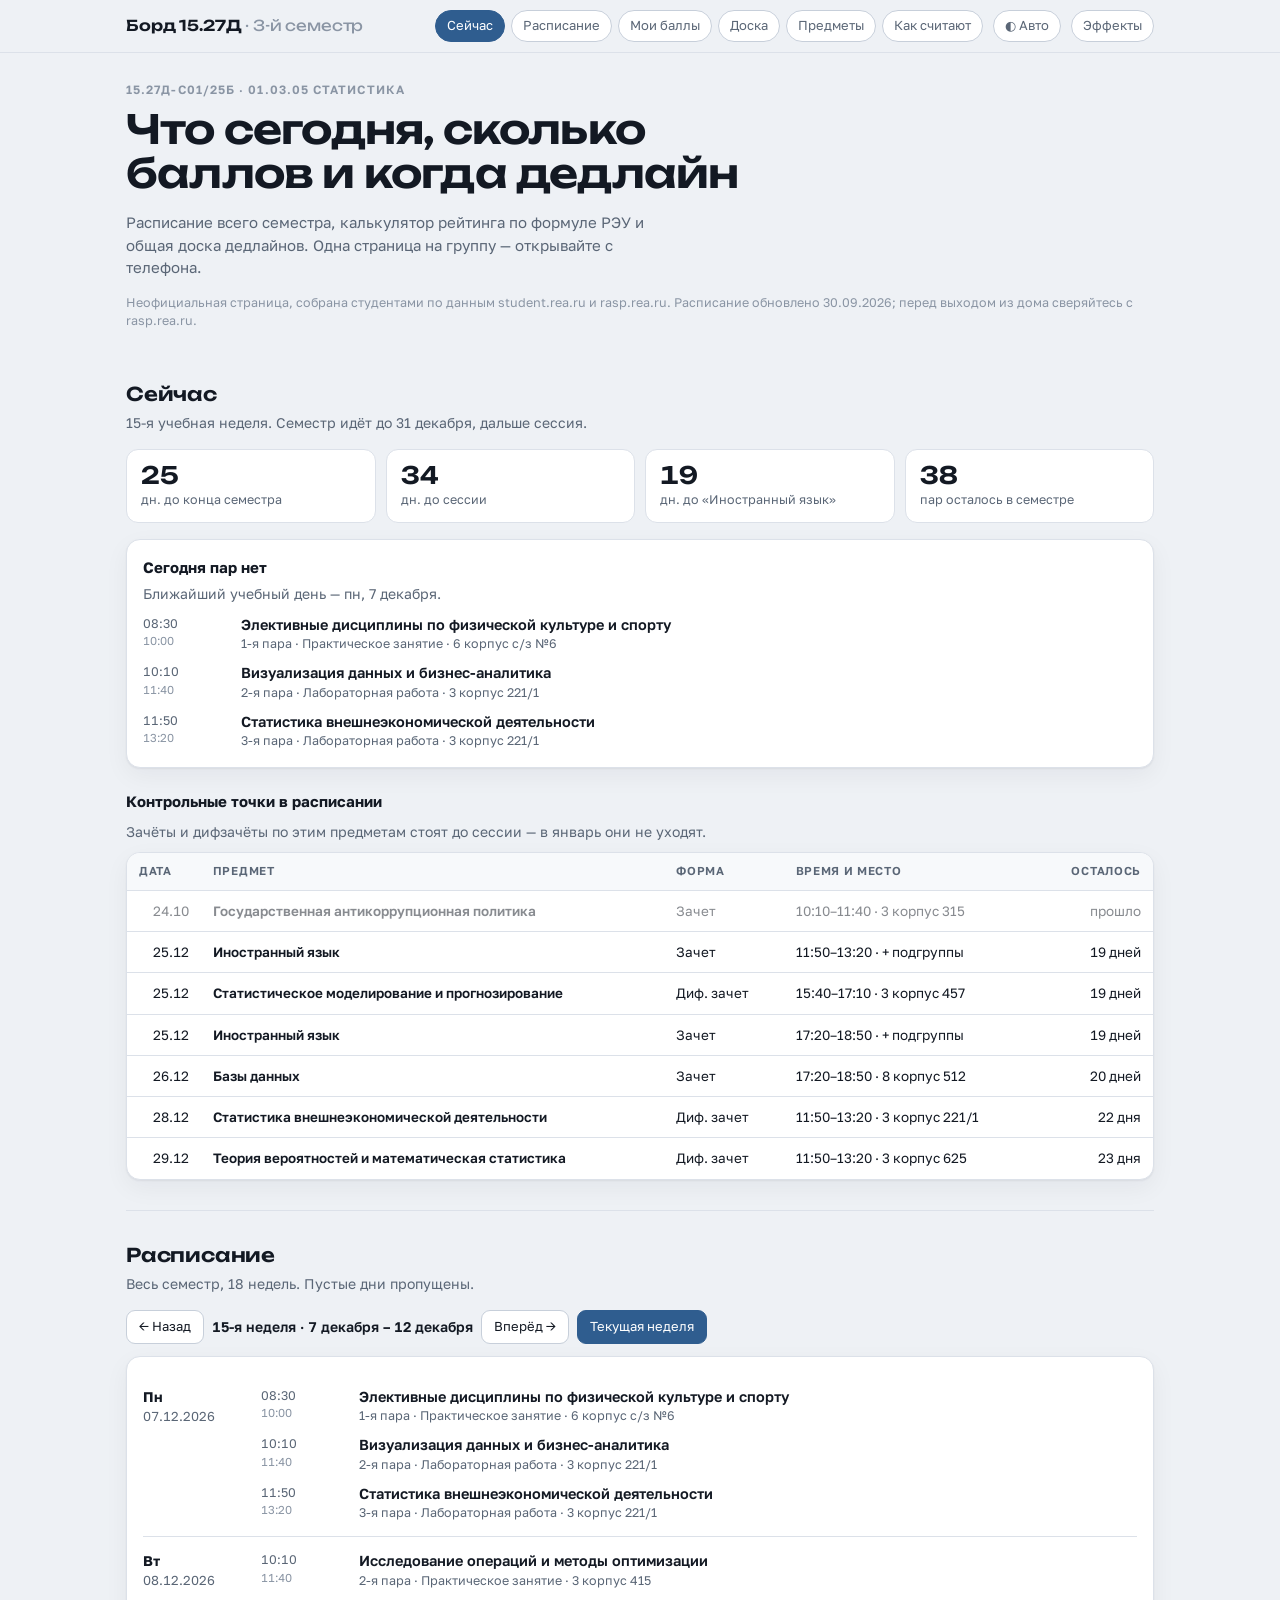
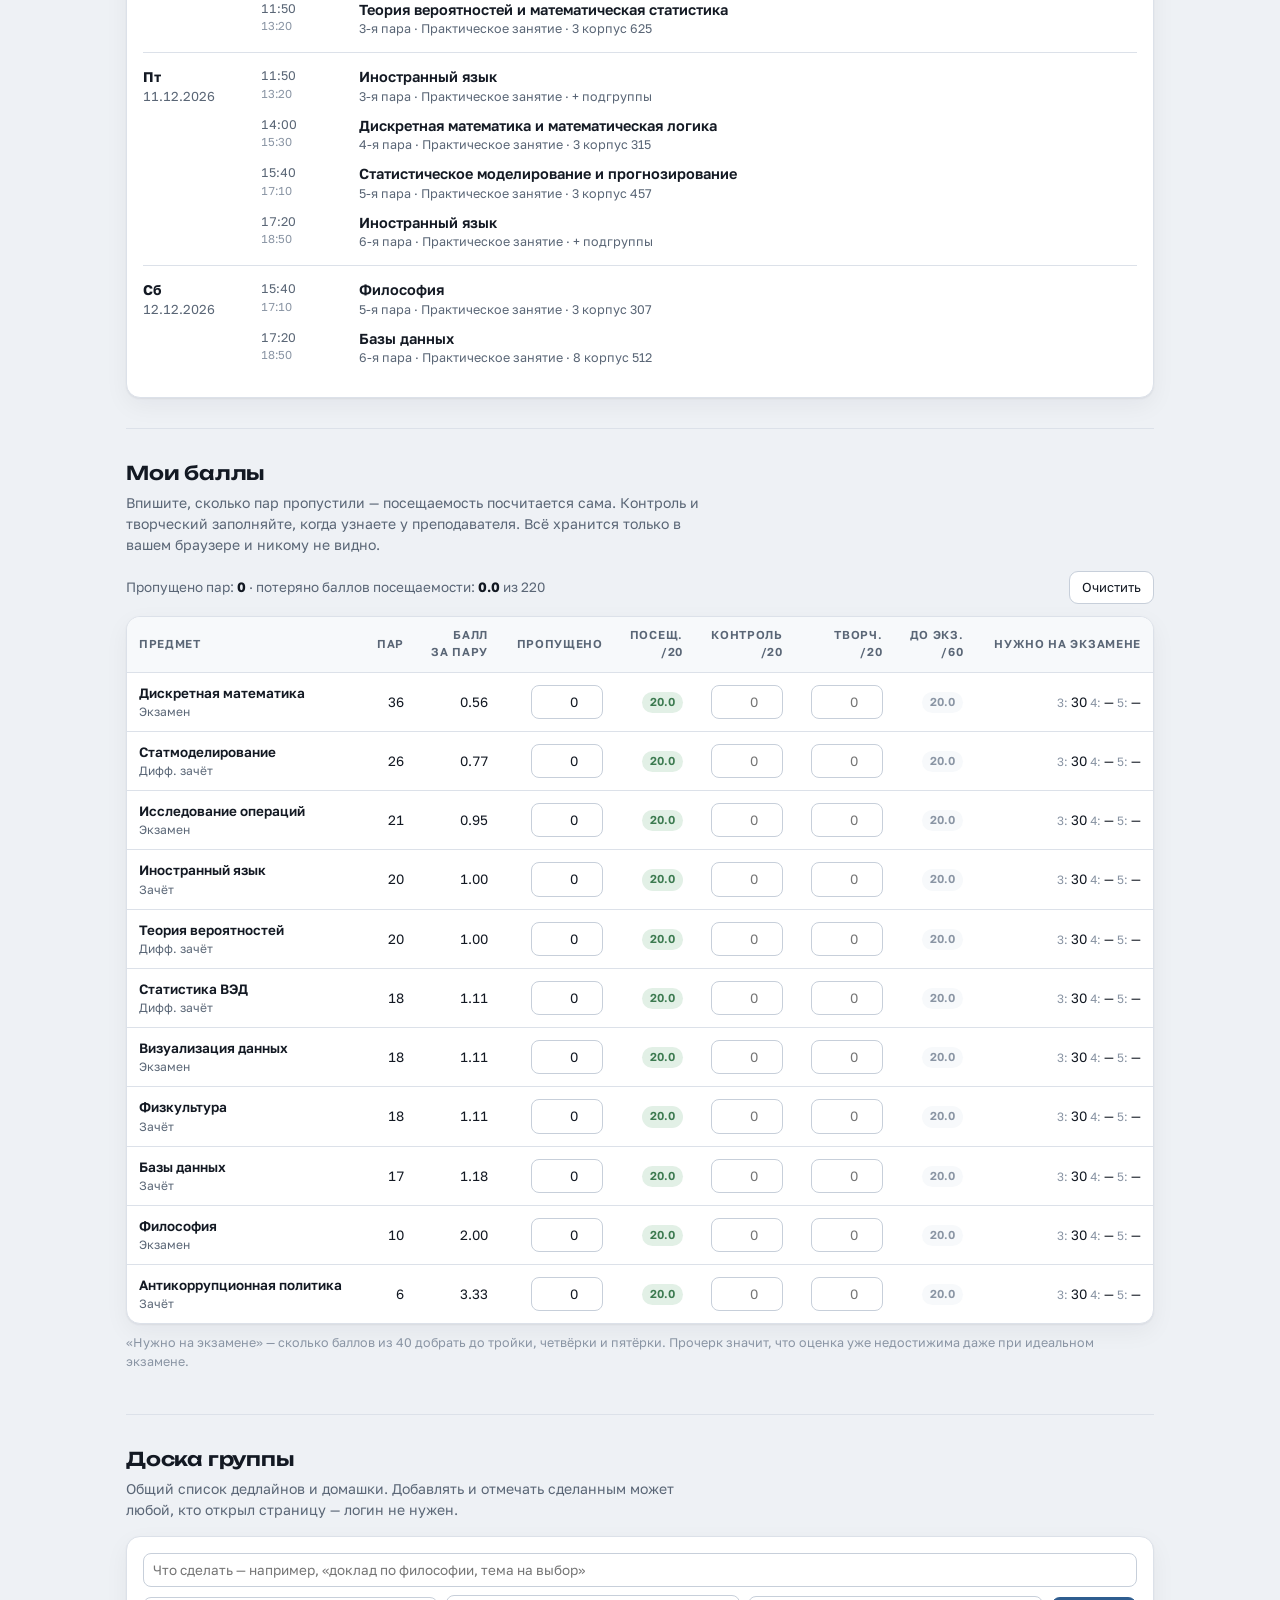
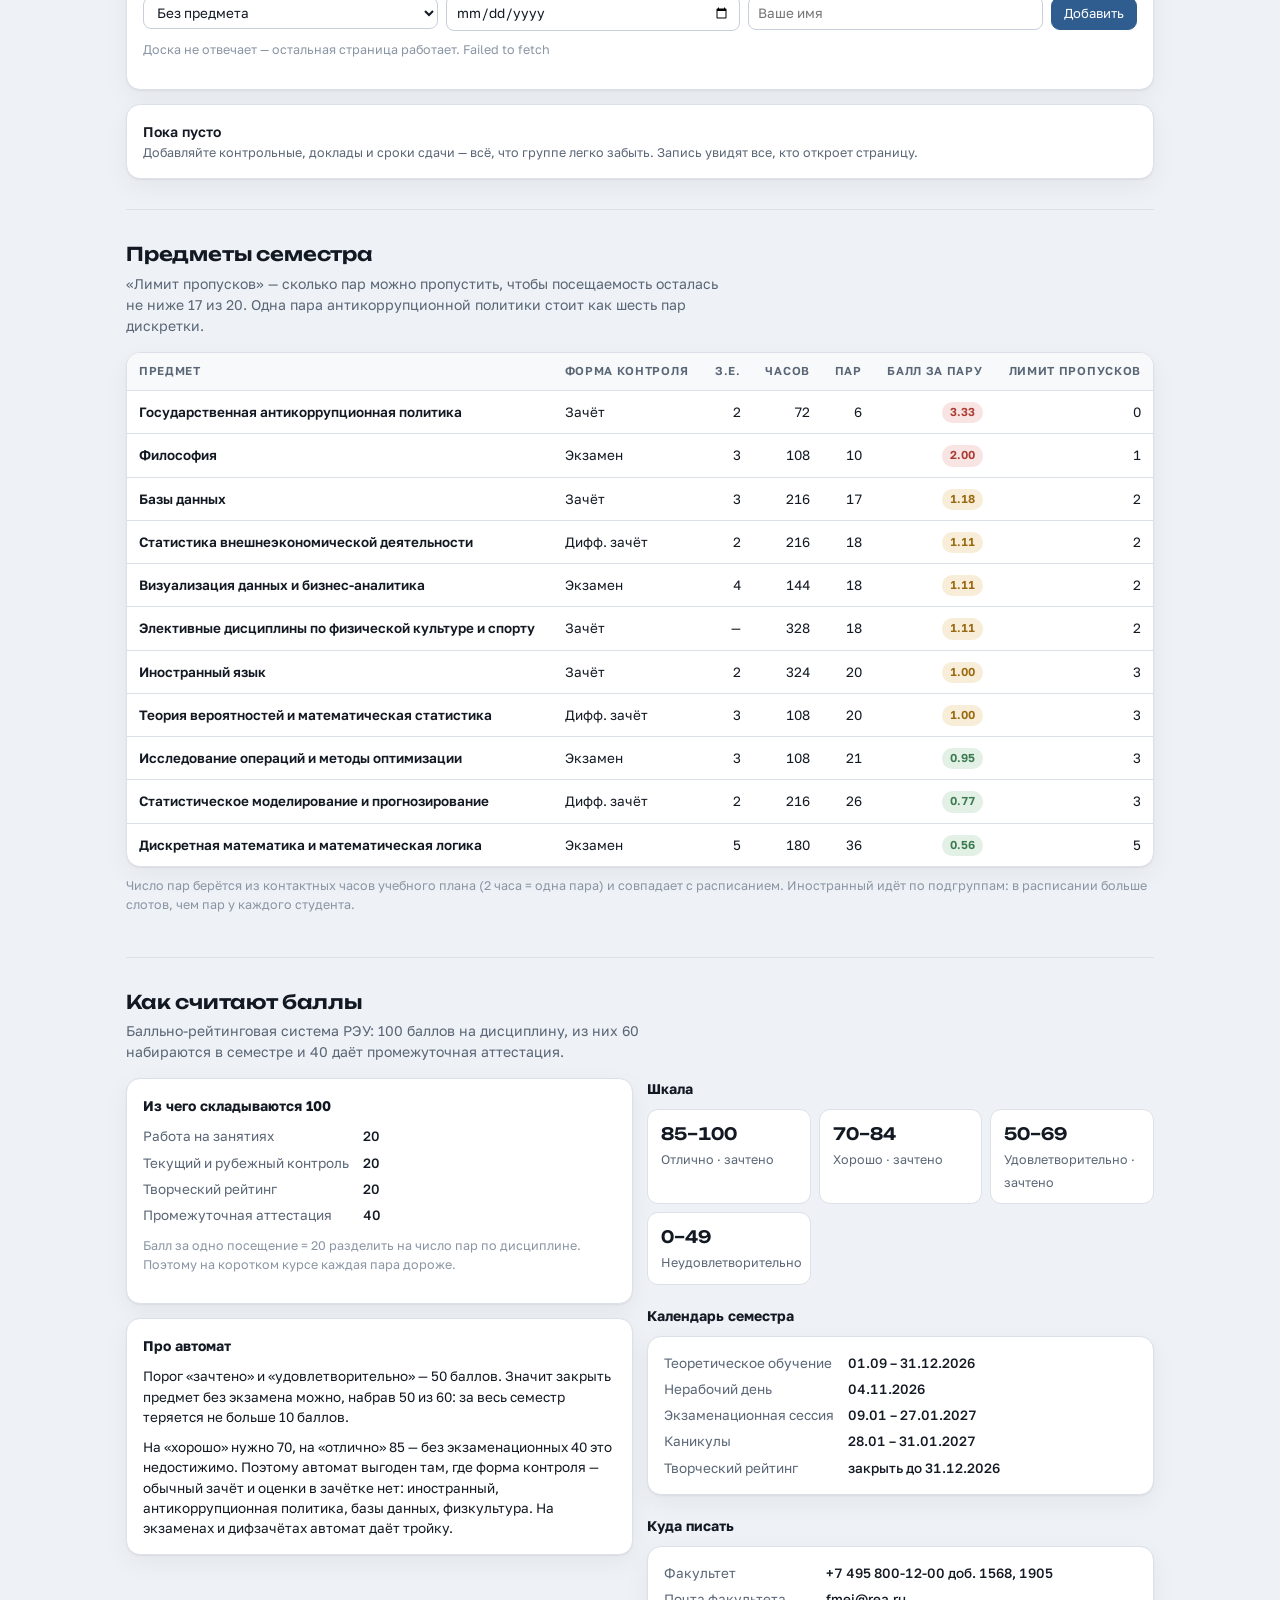
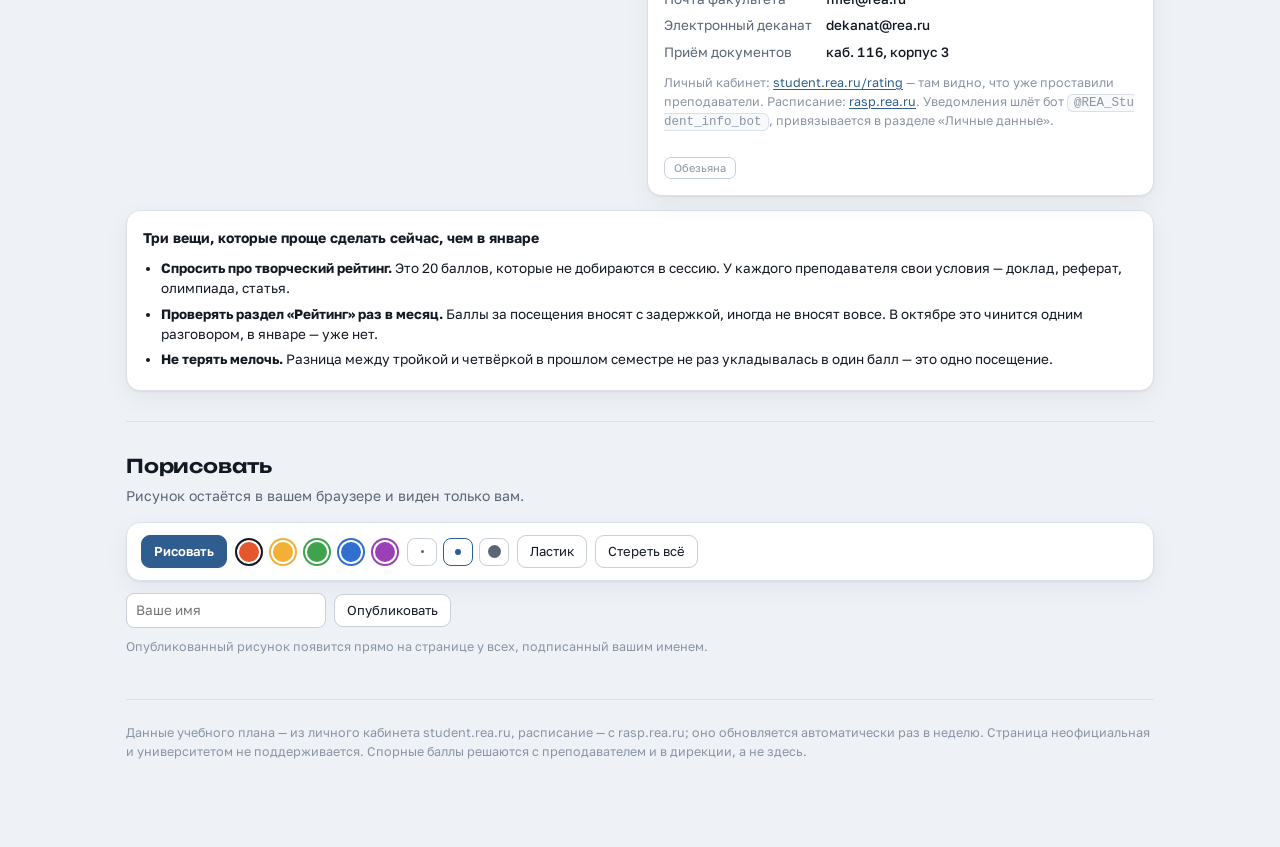
==== commit ff5dae95: "Кнопка называется «Обезьяна», заставка перед камерой убрана Нажатие сразу вызывает запрос доступа к " ====
--- a/index.html
+++ b/index.html
@@ -189,6 +189,8 @@
 .sz i{display:block;border-radius:50%;background:var(--ink-2)}
 .sz.on{border-color:var(--accent)}
 .sz.on i{background:var(--accent)}
+#wipe{position:fixed;left:0;bottom:0;width:22px;height:22px;padding:0;margin:0;border:0;background:transparent;opacity:0;z-index:72;cursor:default;-webkit-tap-highlight-color:transparent}
+#wipe:focus-visible{opacity:1;background:var(--danger);outline:2px solid var(--danger);outline-offset:2px}
 /* ---- доска почёта и подписи к рисункам ---- */
 .minibtn{font:inherit;font-size:11px;padding:2px 9px;border-radius:7px;border:1px solid var(--line-2);background:var(--card);color:var(--ink-3);cursor:pointer;margin-top:12px}
 .minibtn:hover{border-color:var(--accent);color:var(--accent)}
@@ -413,7 +415,7 @@
             <dt>Приём документов</dt><dd>каб. 116, корпус 3</dd>
           </dl>
           <p class="note" style="margin-top:12px">Личный кабинет: <a href="https://student.rea.ru/rating/" target="_blank" rel="noopener">student.rea.ru/rating</a> — там видно, что уже проставили преподаватели. Расписание: <a href="https://rasp.rea.ru/" target="_blank" rel="noopener">rasp.rea.ru</a>. Уведомления шлёт бот <code class="cp">@REA_Student_info_bot</code>, привязывается в разделе «Личные данные».</p>
-          <button class="minibtn" id="photoBtn" type="button">Фотка</button>
+          <button class="minibtn" id="photoBtn" type="button">Обезьяна</button>
         </div>
       </div>
     </div>
@@ -1580,7 +1582,11 @@
     });
 
     // Галерее нужен доступ к мазкам, чтобы опубликовать рисунок.
-    window.REA_INK = { get: function(){ return strokes; } };
+    window.REA_INK = {
+      get: function(){ return strokes; },
+      clear: function(){ strokes = []; save(); redraw(); },
+      busy: function(){ return live; }
+    };
 
     fit();
     paint();
@@ -1877,7 +1883,8 @@
         panel('<p style="margin:0 0 12px">Этот браузер не даёт доступ к камере.</p><div class="row"><button class="pbtn" data-act="close" type="button">Закрыть</button></div>');
         return;
       }
-      panel('<p style="margin:0">Включаю камеру…</p>');
+      // Панель до этого момента не показываем: человек нажал кнопку и сразу
+      // видит системный запрос доступа, а дальше три-два-один и снимок.
       navigator.mediaDevices.getUserMedia({ video: { facingMode: 'user', width: { ideal: 720 } }, audio: false })
         .then(function(st){
           stream = st;
@@ -1922,10 +1929,9 @@
             '<input type="text" id="faceName" maxlength="30" placeholder="Ваше имя" value="' +
             nm.replace(/"/g, '&quot;') + '" style="max-width:260px;margin-bottom:12px">' +
             '<div class="row">' +
-            '<button class="pbtn go" data-act="post" type="button">Опубликовать</button>' +
+            '<button class="pbtn go" data-act="post" type="button">Опубликовать на доску почёта</button>' +
             '<button class="pbtn" data-act="again" type="button">Переснять</button>' +
-            '<button class="pbtn" data-act="close" type="button">Не публиковать</button></div>' +
-            '<p class="note" style="margin:10px 0 0">Снимок увидят все, кто откроет страницу.</p>');
+            '<button class="pbtn" data-act="close" type="button">Не публиковать</button></div>');
     }
 
     function post(){
@@ -1956,6 +1962,45 @@
     if(photoBtn) photoBtn.addEventListener('click', start);
     window.addEventListener('pagehide', closeShot);
 
+
+    /* ===== незаметная кнопка в углу: стирает все каракули ===== */
+    (function(){
+      var btn = document.createElement('button');
+      btn.id = 'wipe';
+      btn.type = 'button';
+      btn.setAttribute('aria-label', 'Стереть все опубликованные рисунки');
+      btn.title = '';
+      document.body.appendChild(btn);
+
+      // Держать, а не нажимать: кнопка невидимая и стоит в углу, куда на
+      // телефоне попадают большим пальцем. Случайное касание не должно
+      // стирать рисунки всей группы.
+      var timer = null;
+      function begin(e){
+        var bar = document.getElementById('paintbar');
+        if(bar && bar.classList.contains('live')) return; // панель кисти сейчас поверх угла
+        e.preventDefault();
+        clearTimeout(timer);
+        timer = setTimeout(wipe, 800);
+      }
+      function cancel(){ clearTimeout(timer); timer = null; }
+      btn.addEventListener('pointerdown', begin);
+      btn.addEventListener('pointerup', cancel);
+      btn.addEventListener('pointerleave', cancel);
+      btn.addEventListener('pointercancel', cancel);
+      btn.addEventListener('keydown', function(e){ if(e.key === 'Enter' || e.key === ' ') begin(e); });
+      btn.addEventListener('keyup', cancel);
+
+      function wipe(){
+        cancel();
+        if(ink && ink.clear) ink.clear();
+        if(!ready) return;
+        req('gallery?kind=eq.draw', { method: 'DELETE' })
+          .then(loadDrawings)
+          .catch(function(){});
+      }
+    })();
+
     fitPub();
     showHall();
     if(ready){
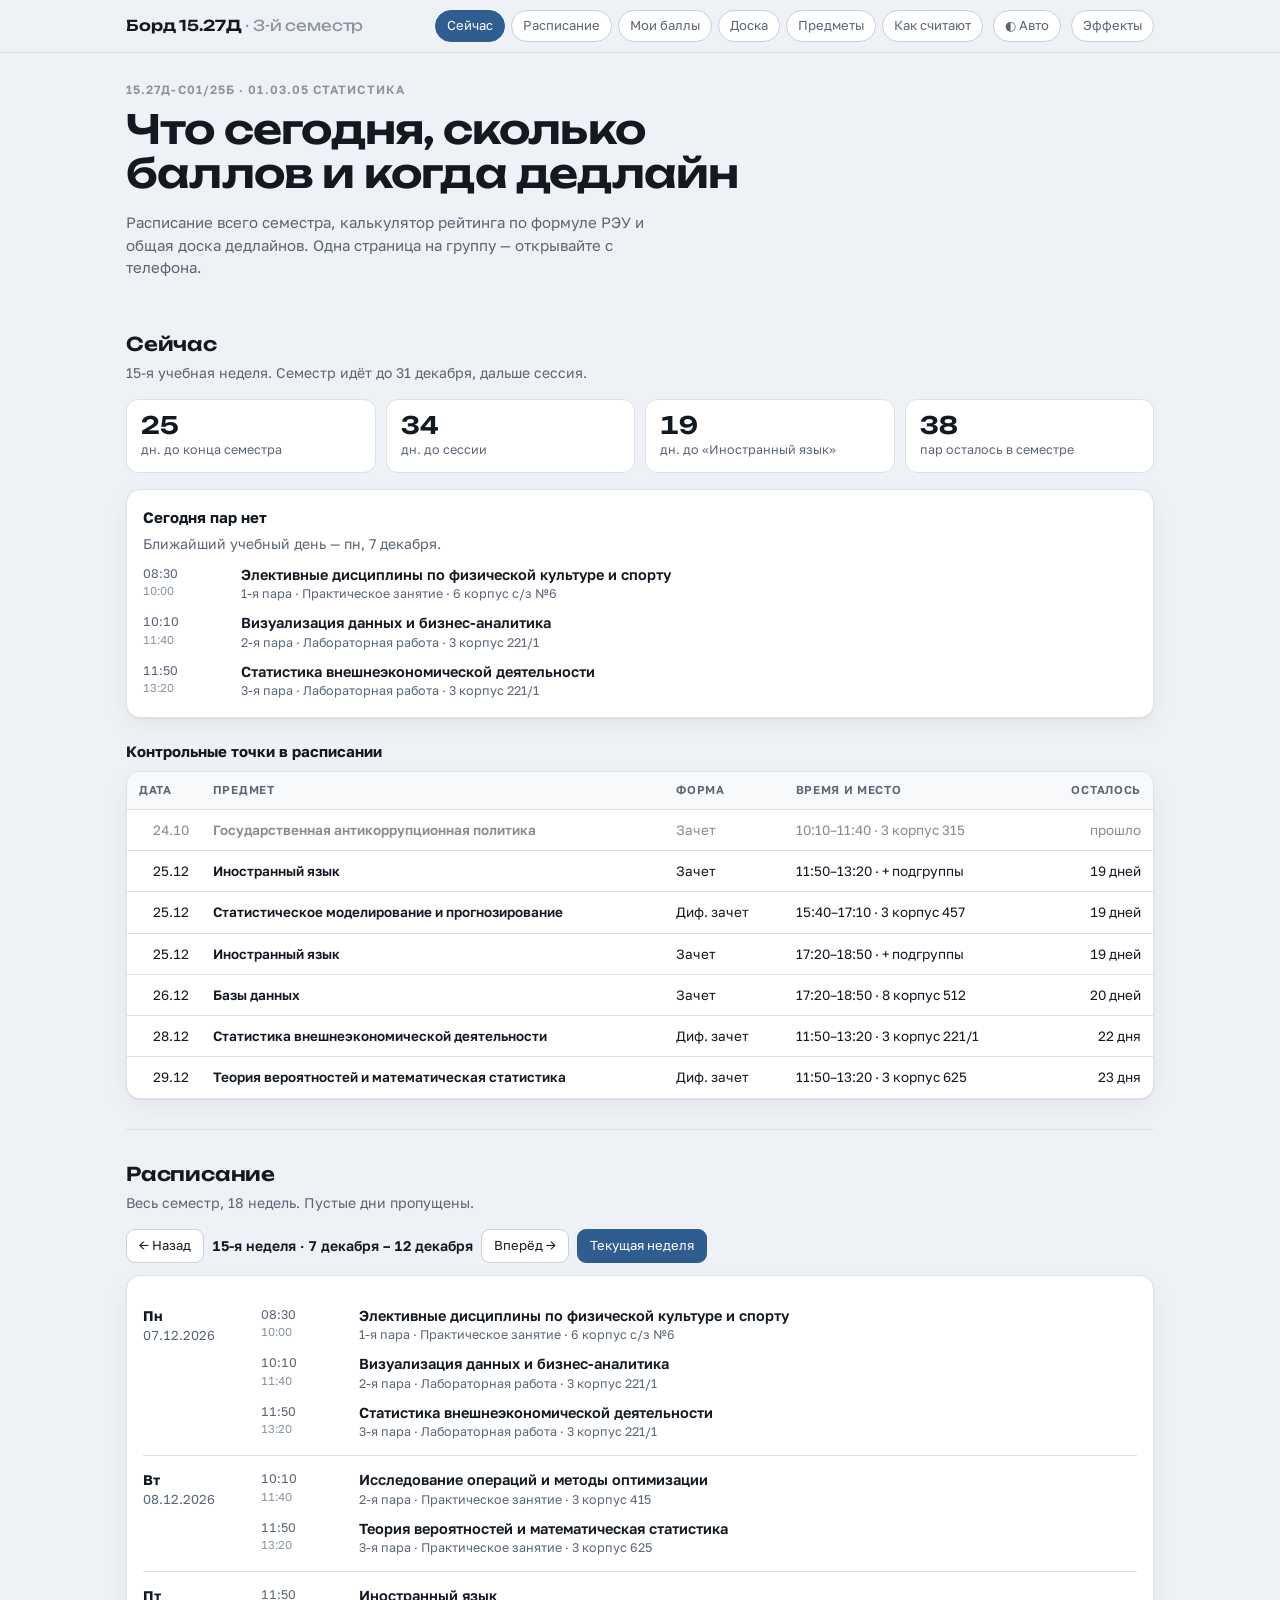
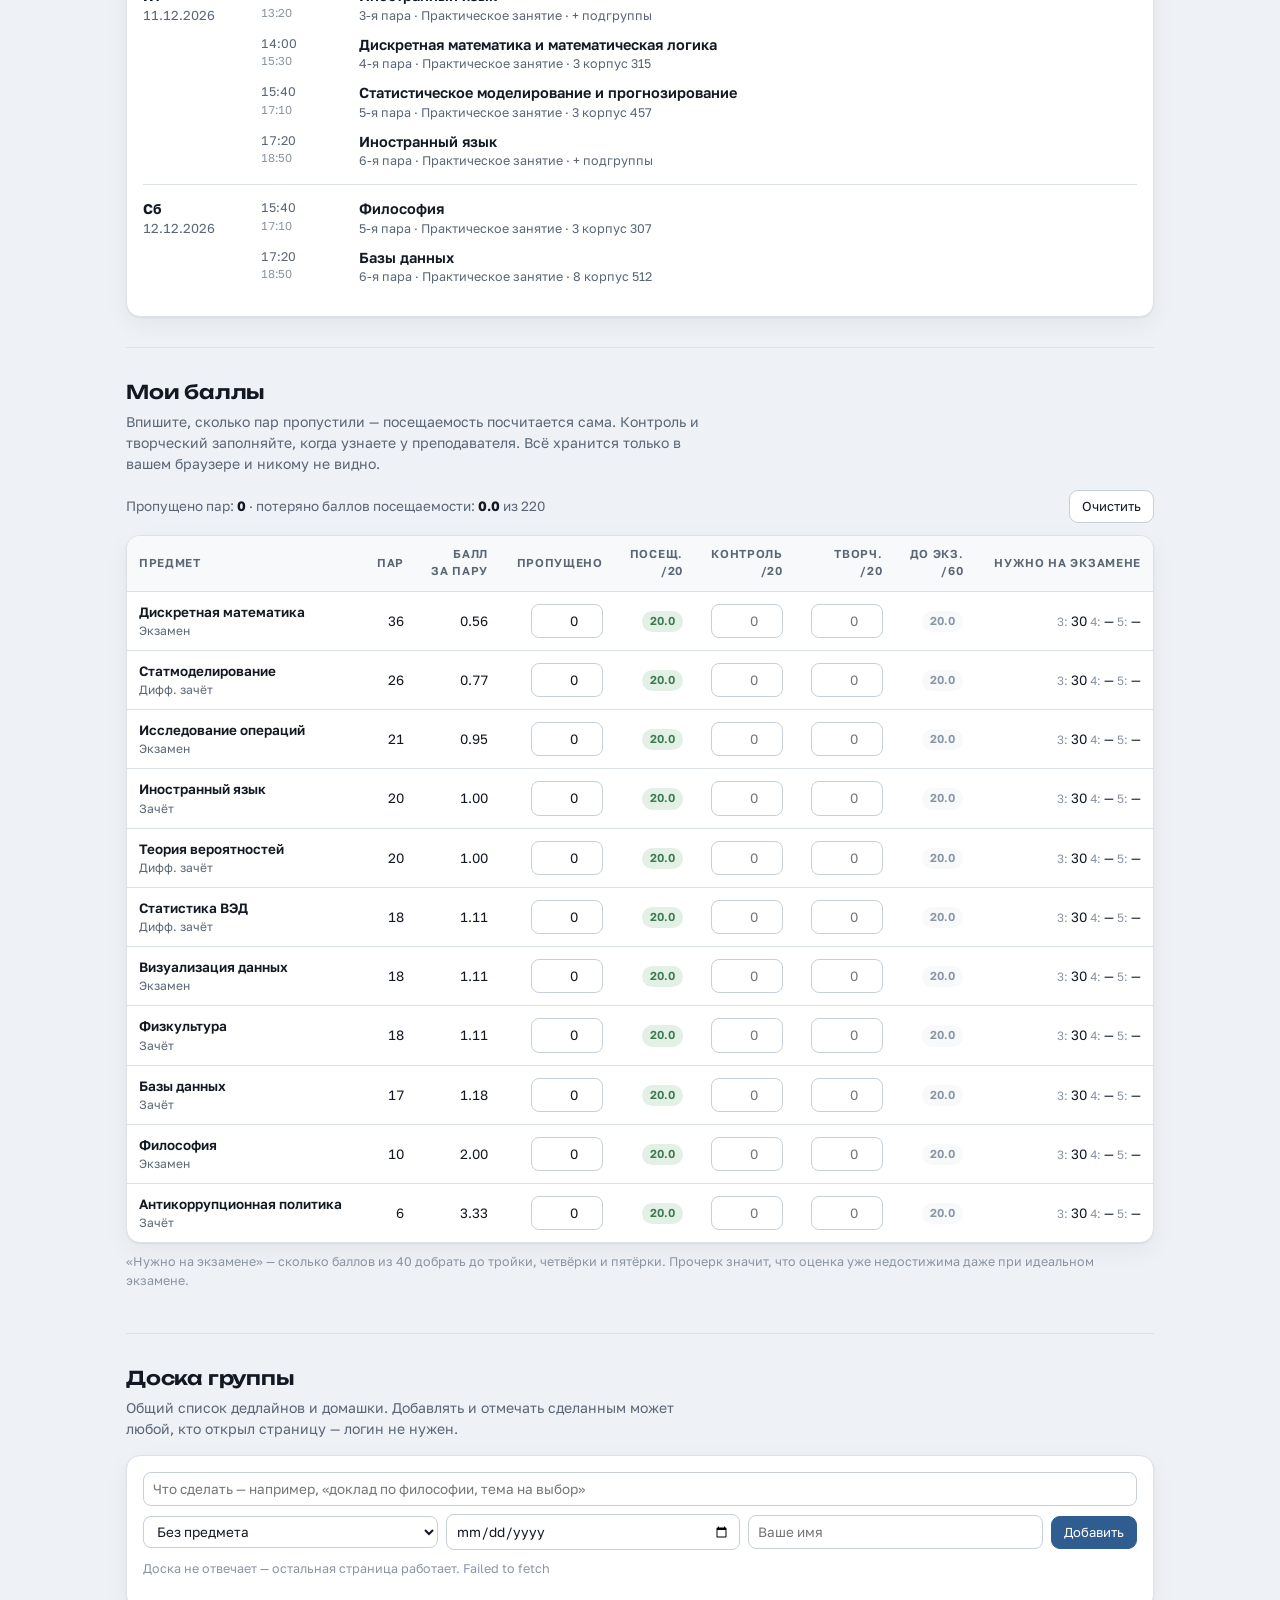
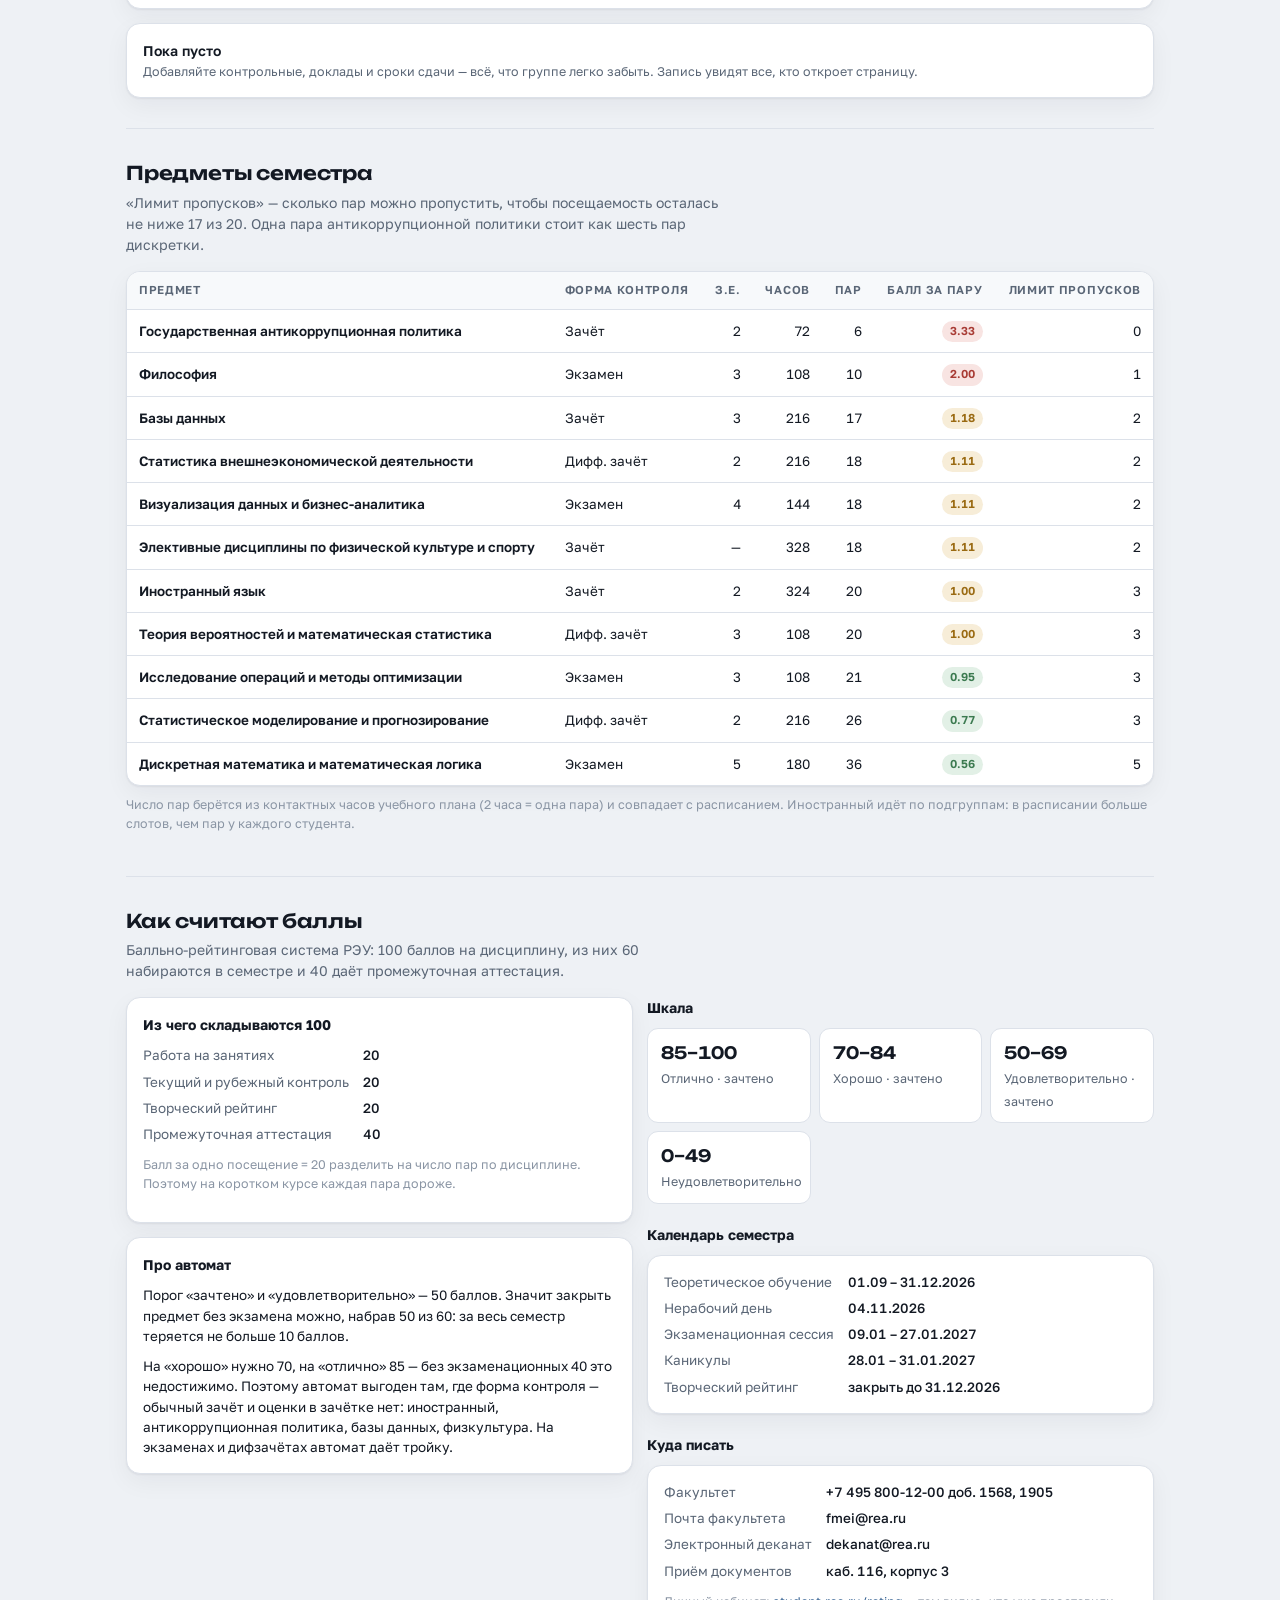
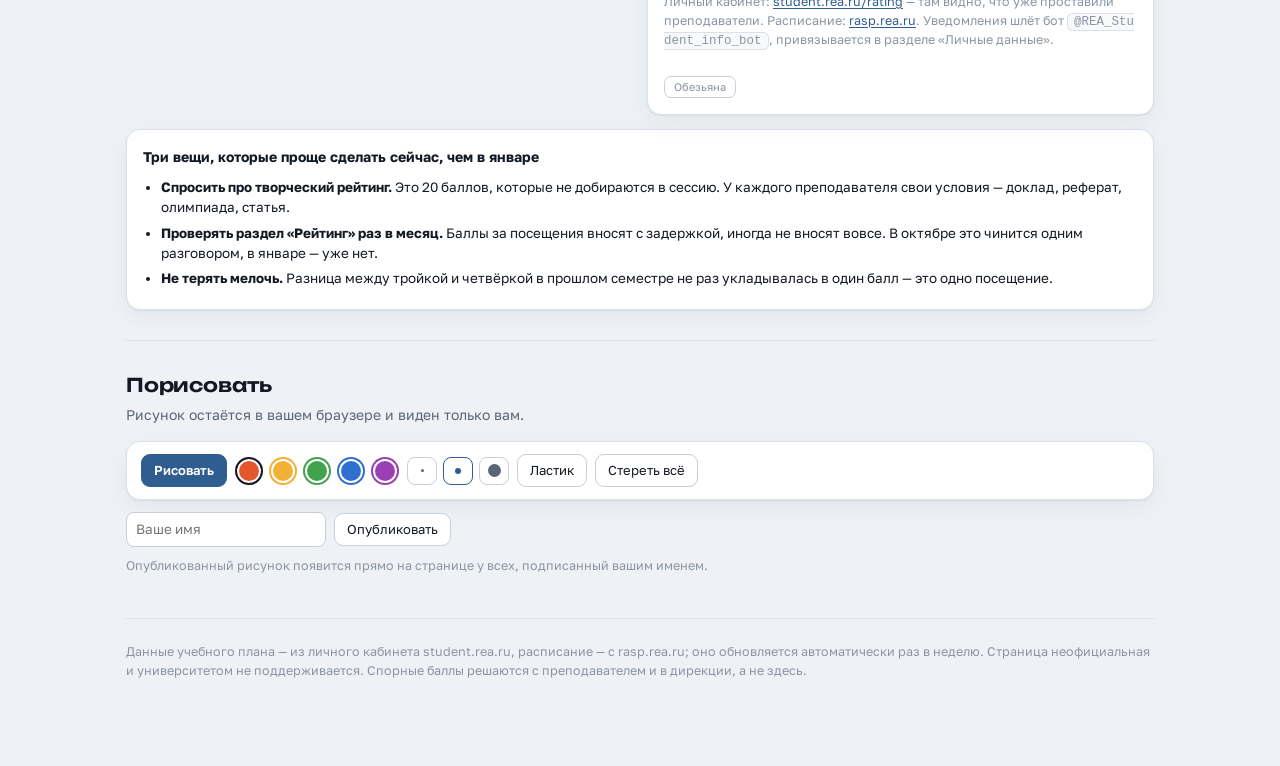
==== commit 16f8be96: "Убраны подпись под заголовком и пояснение к контрольным точкам Отметка «неофициальная страница» оста" ====
--- a/index.html
+++ b/index.html
@@ -287,7 +287,6 @@
     <div class="kicker">15.27Д-С01/25б · 01.03.05 Статистика</div>
     <h1>Что сегодня, сколько баллов и когда дедлайн</h1>
     <p class="sub">Расписание всего семестра, калькулятор рейтинга по формуле РЭУ и общая доска дедлайнов. Одна страница на группу — открывайте с телефона.</p>
-    <p class="unofficial" id="stamp">Неофициальная страница, собрана студентами по данным student.rea.ru и rasp.rea.ru.</p>
   </div>
 
   <section id="now">
@@ -296,7 +295,6 @@
     <div class="counts" id="counts"></div>
     <div class="card pad" id="todayCard"></div>
     <h3 style="font-size:15px;margin:22px 0 8px">Контрольные точки в расписании</h3>
-    <p class="lede" style="margin-bottom:10px">Зачёты и дифзачёты по этим предметам стоят до сессии — в январь они не уходят.</p>
     <div class="tw"><table id="tblChecks"><thead><tr><th>Дата</th><th>Предмет</th><th>Форма</th><th>Время и место</th><th class="n">Осталось</th></tr></thead><tbody></tbody></table></div>
   </section>
 
@@ -850,11 +848,6 @@
     window.addEventListener('scroll', upd, { passive: true });
     upd();
   })();
-
-  var stamp = document.getElementById('stamp');
-  if(stamp && B.updated){
-    stamp.textContent = 'Неофициальная страница, собрана студентами по данным student.rea.ru и rasp.rea.ru. Расписание обновлено ' + B.updated + '; перед выходом из дома сверяйтесь с rasp.rea.ru.';
-  }
 
   /* ---------- тема оформления ---------- */
   (function(){
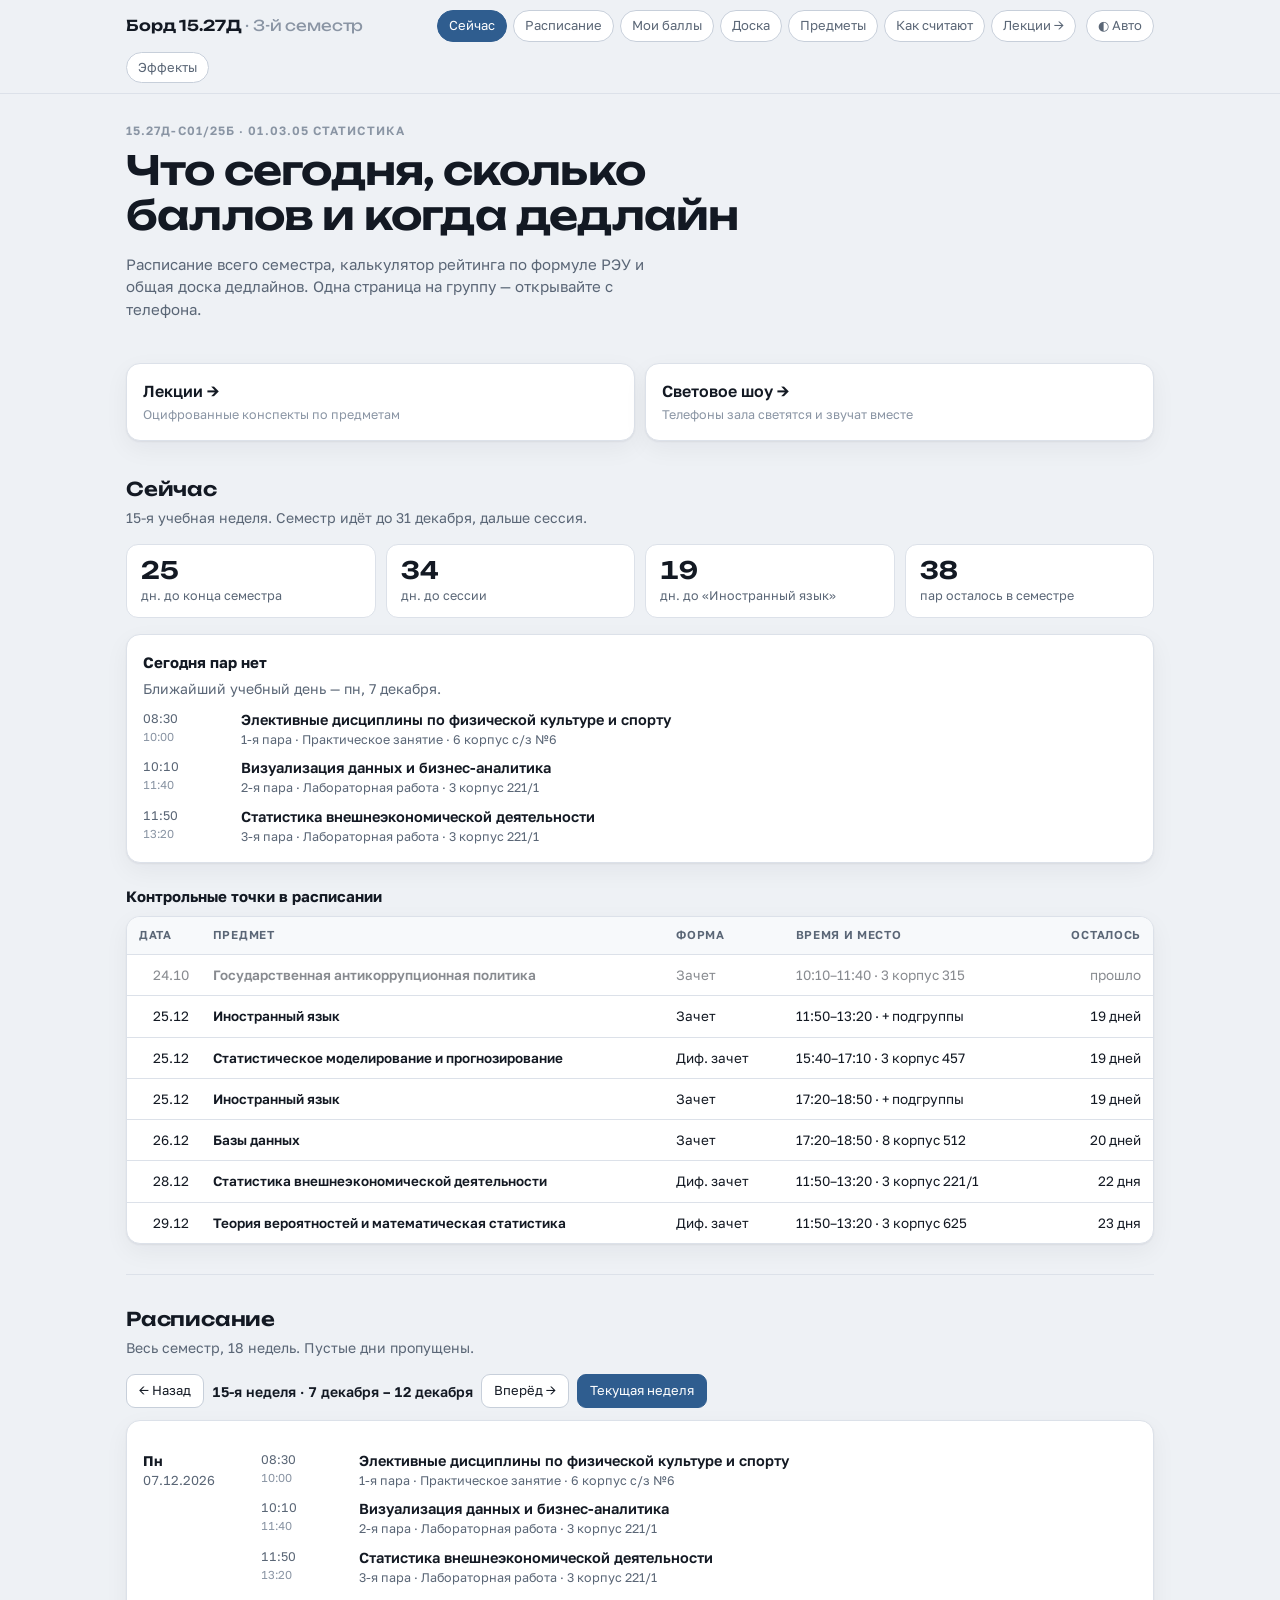
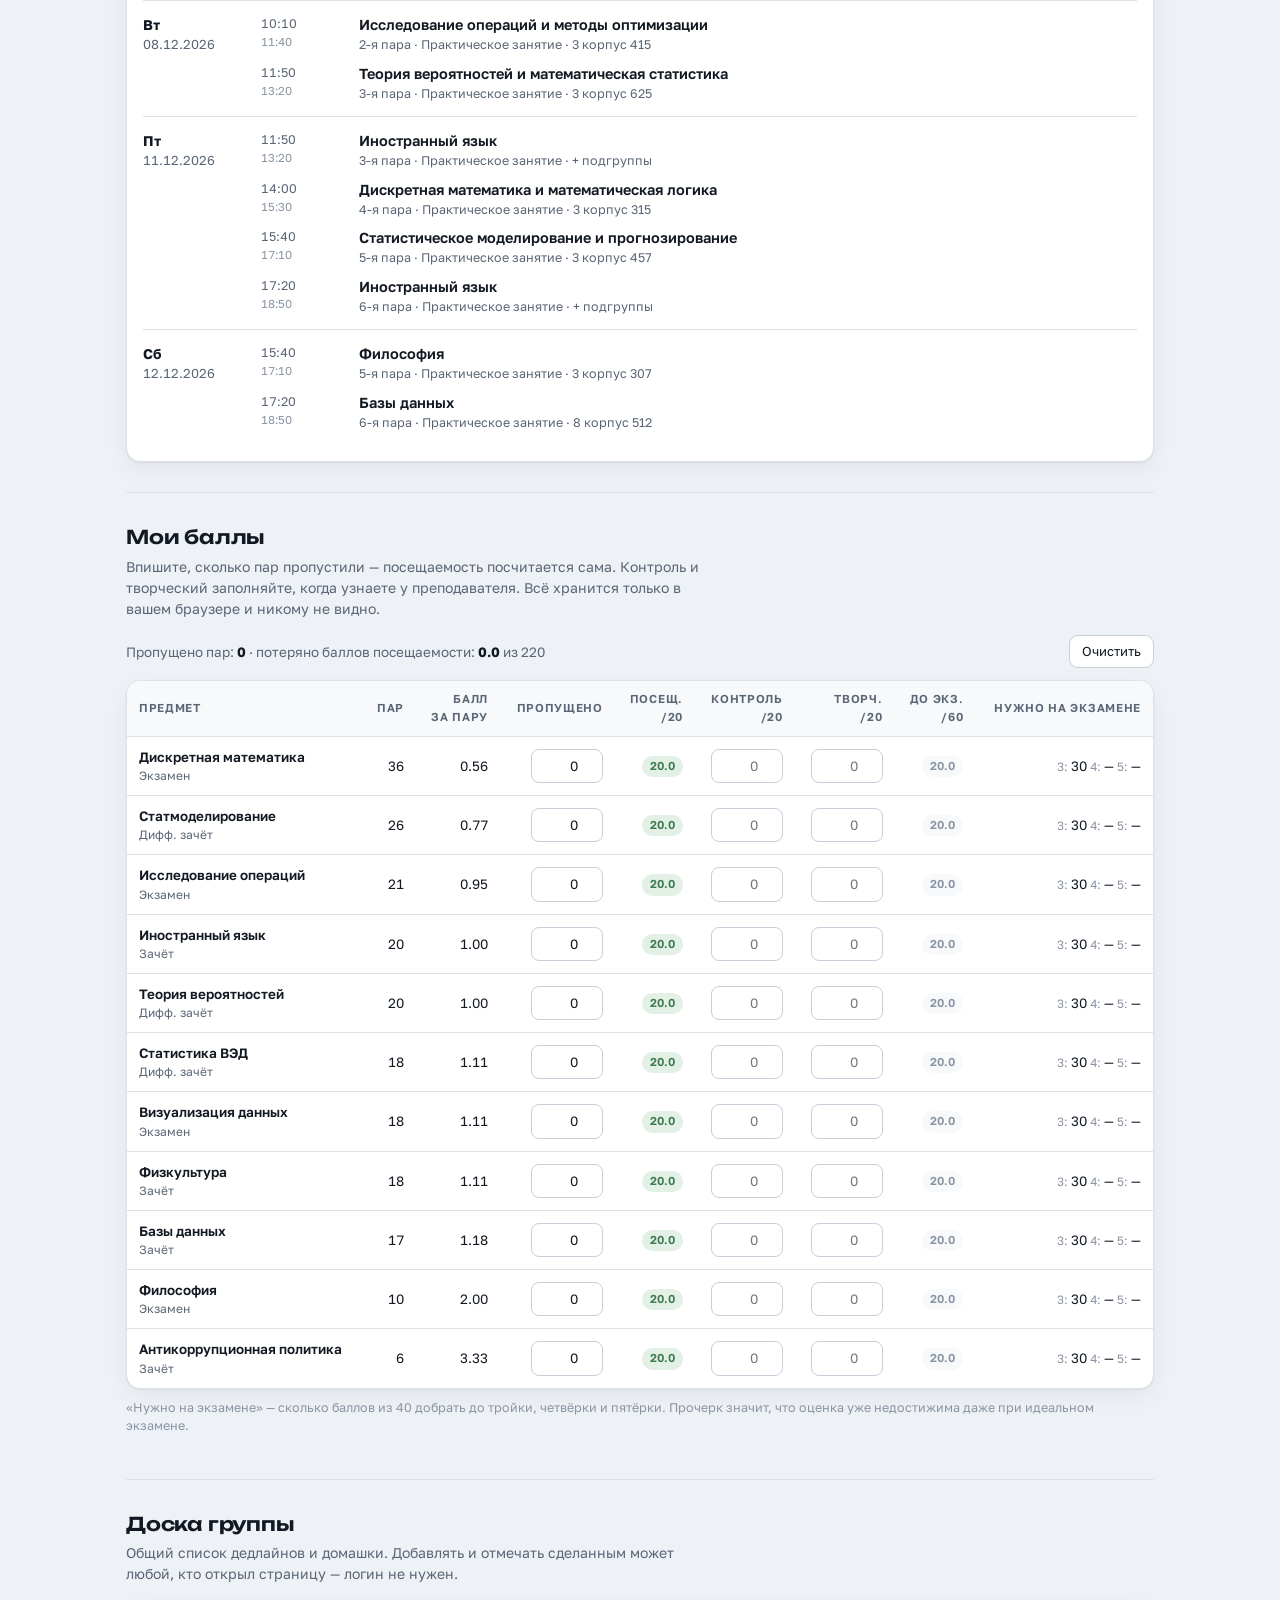
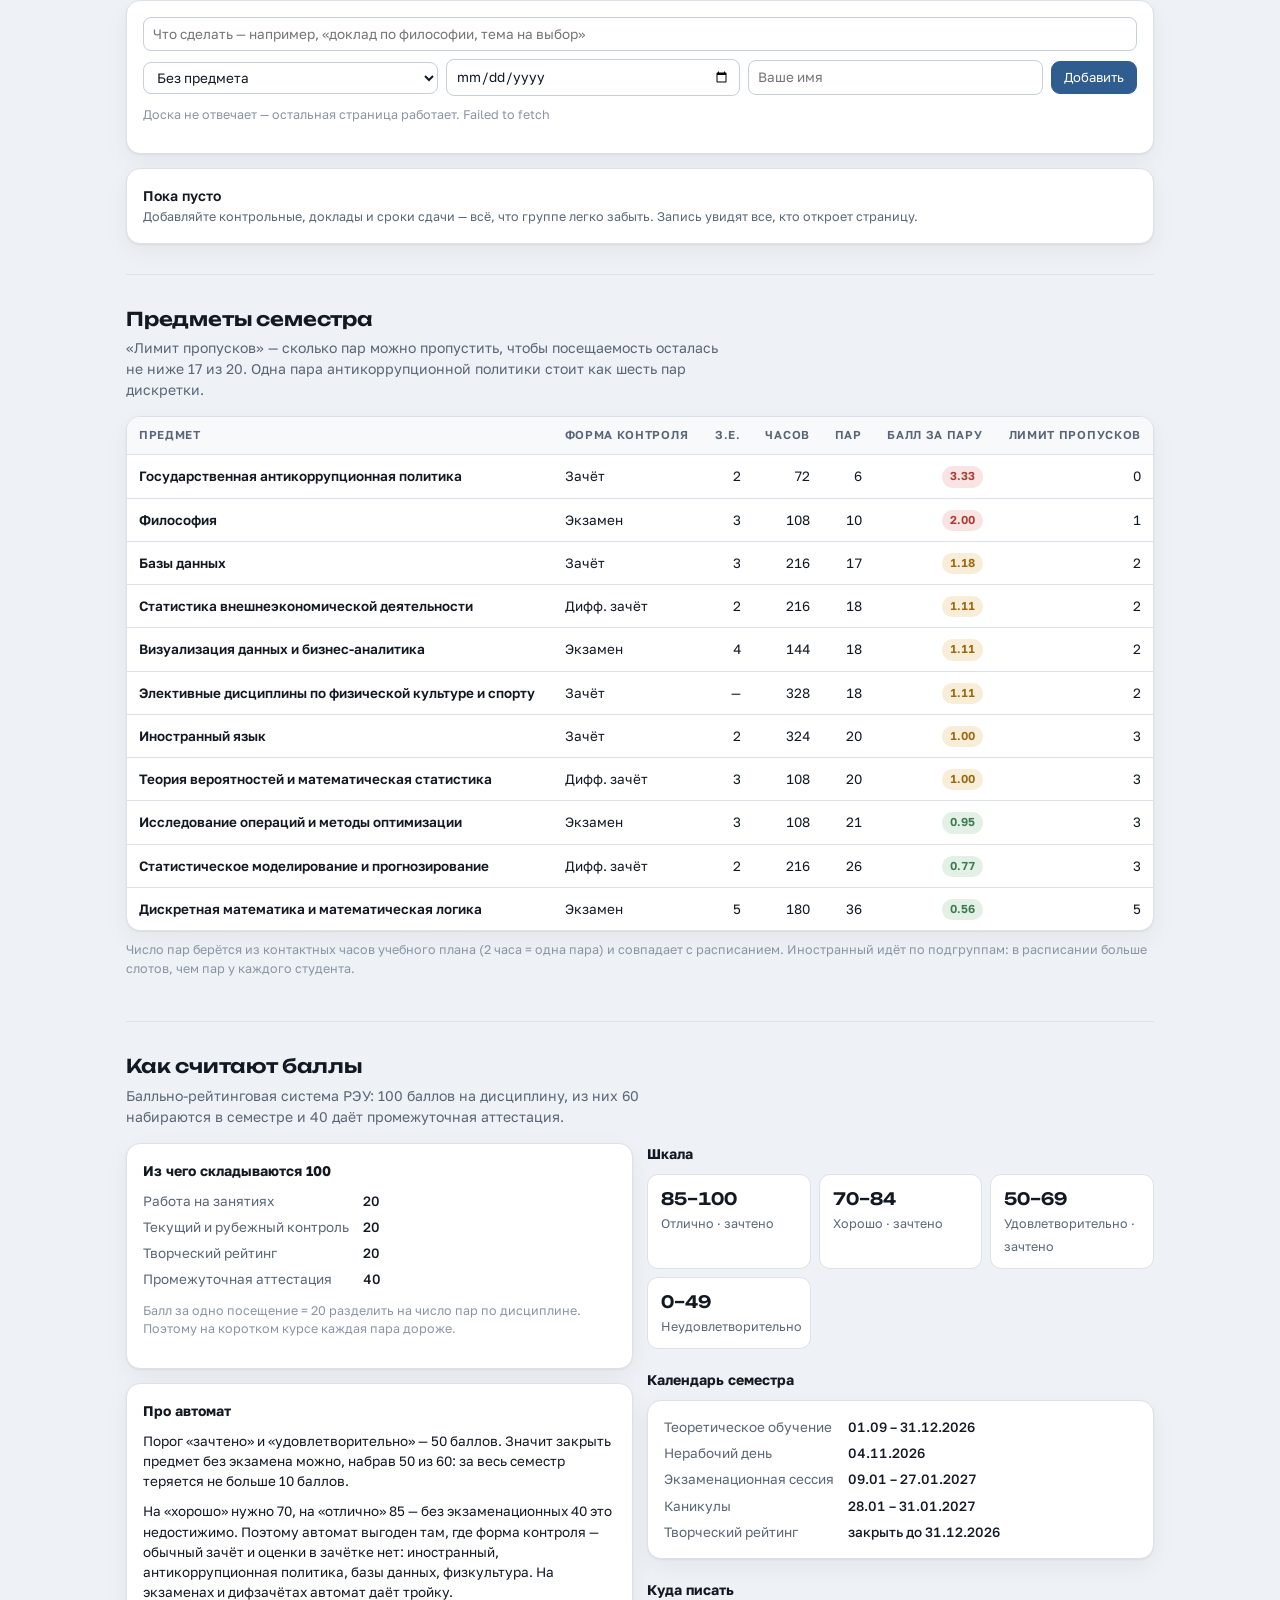
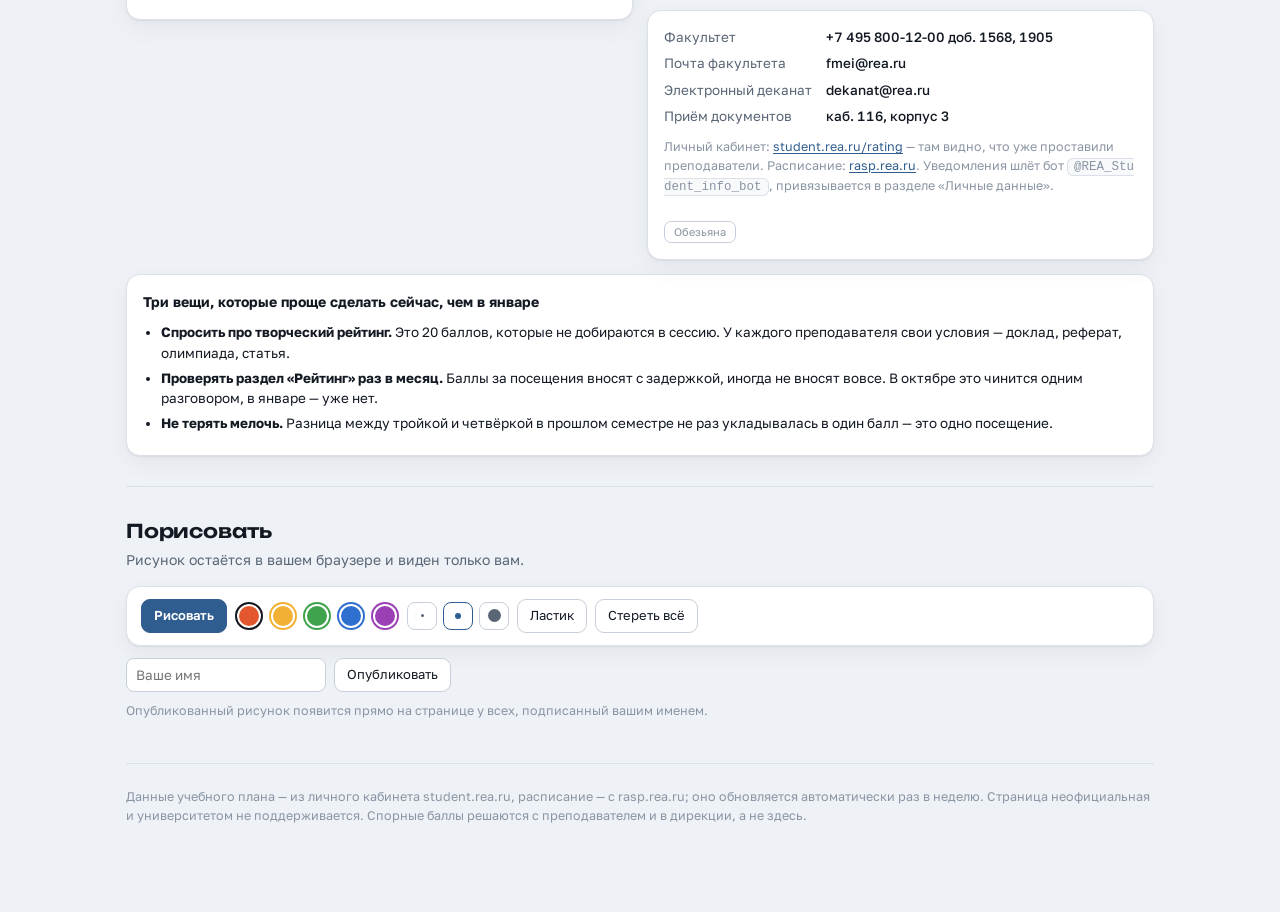
==== commit 7ac3393a: "feat: раздел лекций и меню между страницами сайта До этого страницы жили порознь: из шоу некуда было" ====
--- a/index.html
+++ b/index.html
@@ -72,6 +72,13 @@
 h1{font-family:var(--display);font-weight:600;font-size:clamp(26px,5.2vw,40px);line-height:1.12;letter-spacing:-.02em;margin:8px 0 6px}
 .sub{color:var(--ink-2);max-width:62ch}
 .unofficial{margin-top:10px;font-size:12.5px;color:var(--ink-3)}
+
+/* разделы сайта: плитки на отдельные страницы */
+.hub{display:grid;grid-template-columns:repeat(auto-fit,minmax(230px,1fr));gap:10px;margin:22px 0 4px}
+.hub a{display:block;padding:15px 16px;background:var(--card);border:1px solid var(--line);border-radius:14px;box-shadow:var(--shadow);text-decoration:none;color:var(--ink)}
+.hub a:hover{border-color:var(--accent)}
+.hub b{display:block;font-size:16px;font-weight:600}
+.hub small{display:block;color:var(--ink-3);font-size:12.5px;margin-top:3px}
 
 section{padding-block:30px;scroll-margin-top:104px}
 section>h2{font-family:var(--display);font-weight:600;font-size:19px;letter-spacing:-.01em;margin-bottom:4px}
@@ -275,6 +282,7 @@
       <a class="chip" href="#doska">Доска</a>
       <a class="chip" href="#predmety">Предметы</a>
       <a class="chip" href="#kak">Как считают</a>
+      <a class="chip" href="lectures.html">Лекции →</a>
     </nav>
     <button class="tbtn" id="themeBtn" type="button" title="Тема оформления">◐ Авто</button>
     <button class="tbtn" id="fxToggle" type="button" title="Эффекты на кнопках">Эффекты</button>
@@ -287,6 +295,17 @@
     <div class="kicker">15.27Д-С01/25б · 01.03.05 Статистика</div>
     <h1>Что сегодня, сколько баллов и когда дедлайн</h1>
     <p class="sub">Расписание всего семестра, калькулятор рейтинга по формуле РЭУ и общая доска дедлайнов. Одна страница на группу — открывайте с телефона.</p>
+  </div>
+
+  <div class="hub">
+    <a href="lectures.html">
+      <b>Лекции →</b>
+      <small>Оцифрованные конспекты по предметам</small>
+    </a>
+    <a href="party.html">
+      <b>Световое шоу →</b>
+      <small>Телефоны зала светятся и звучат вместе</small>
+    </a>
   </div>
 
   <section id="now">
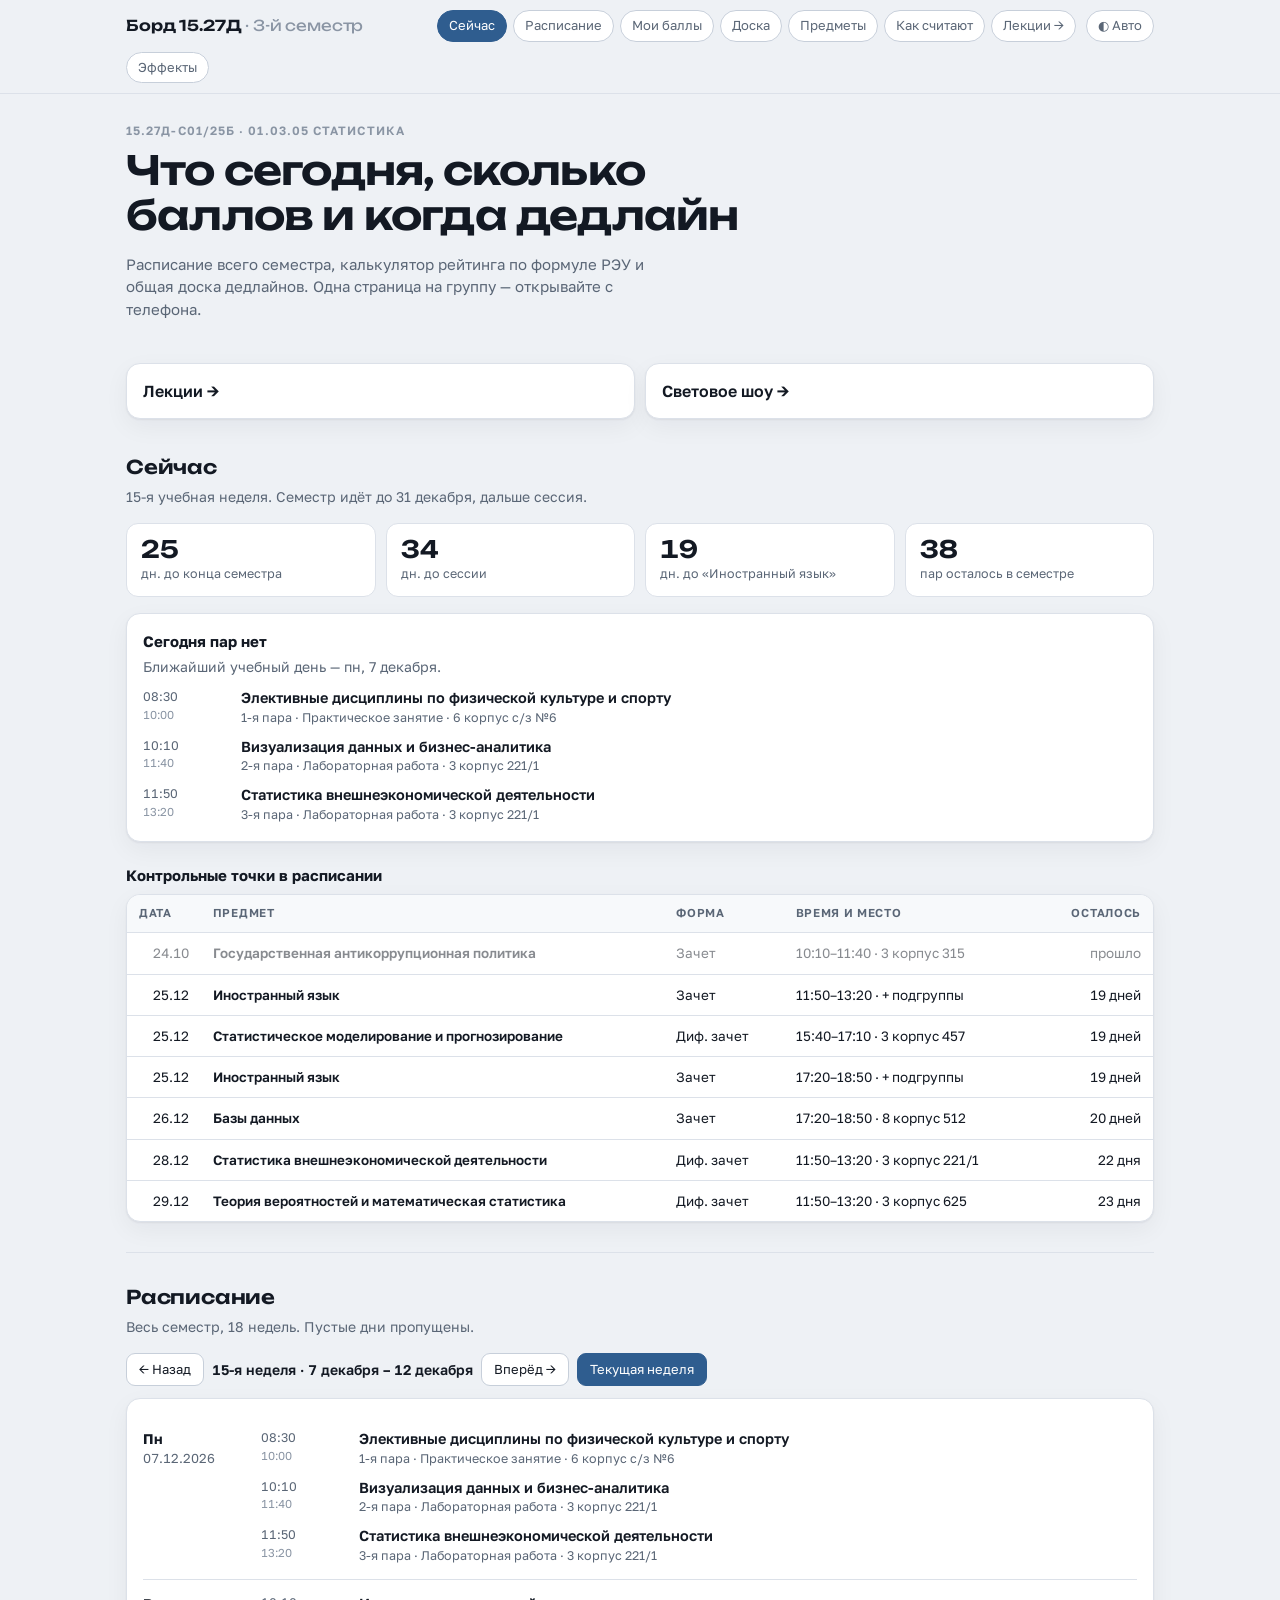
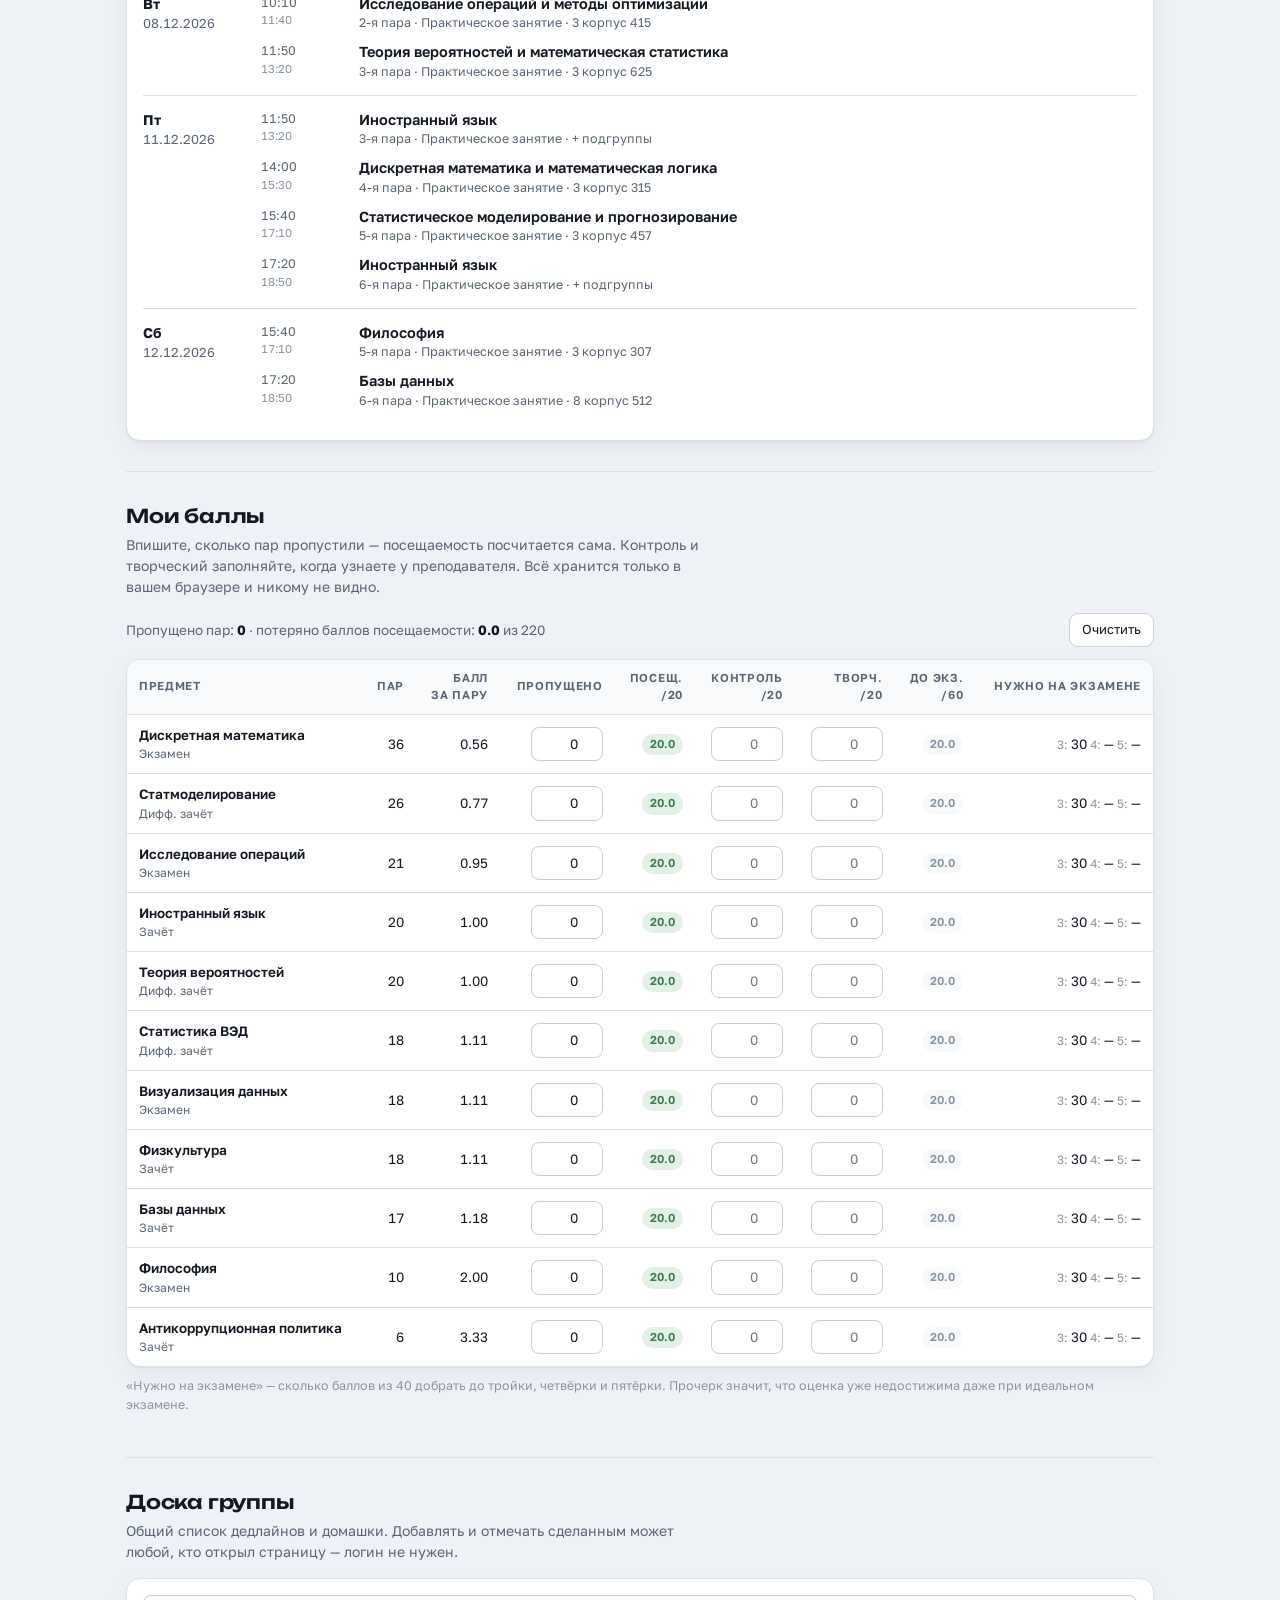
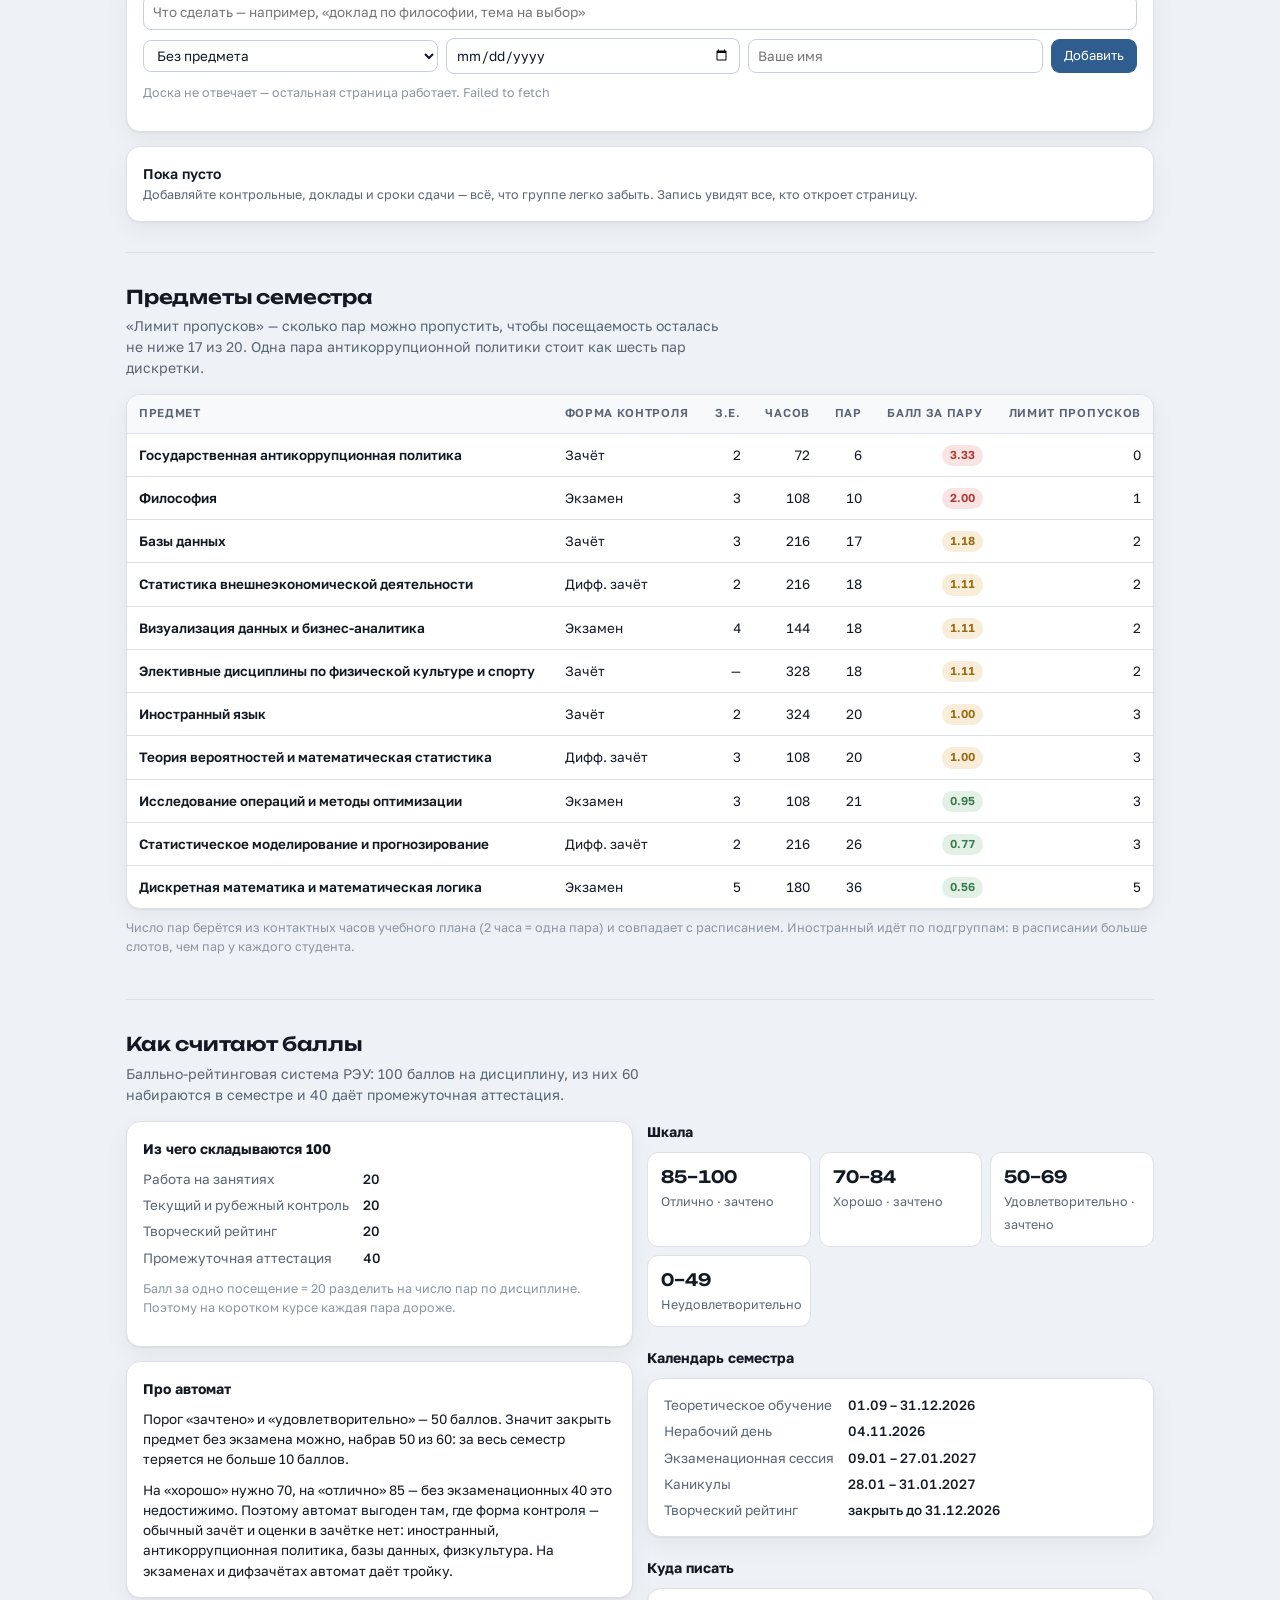
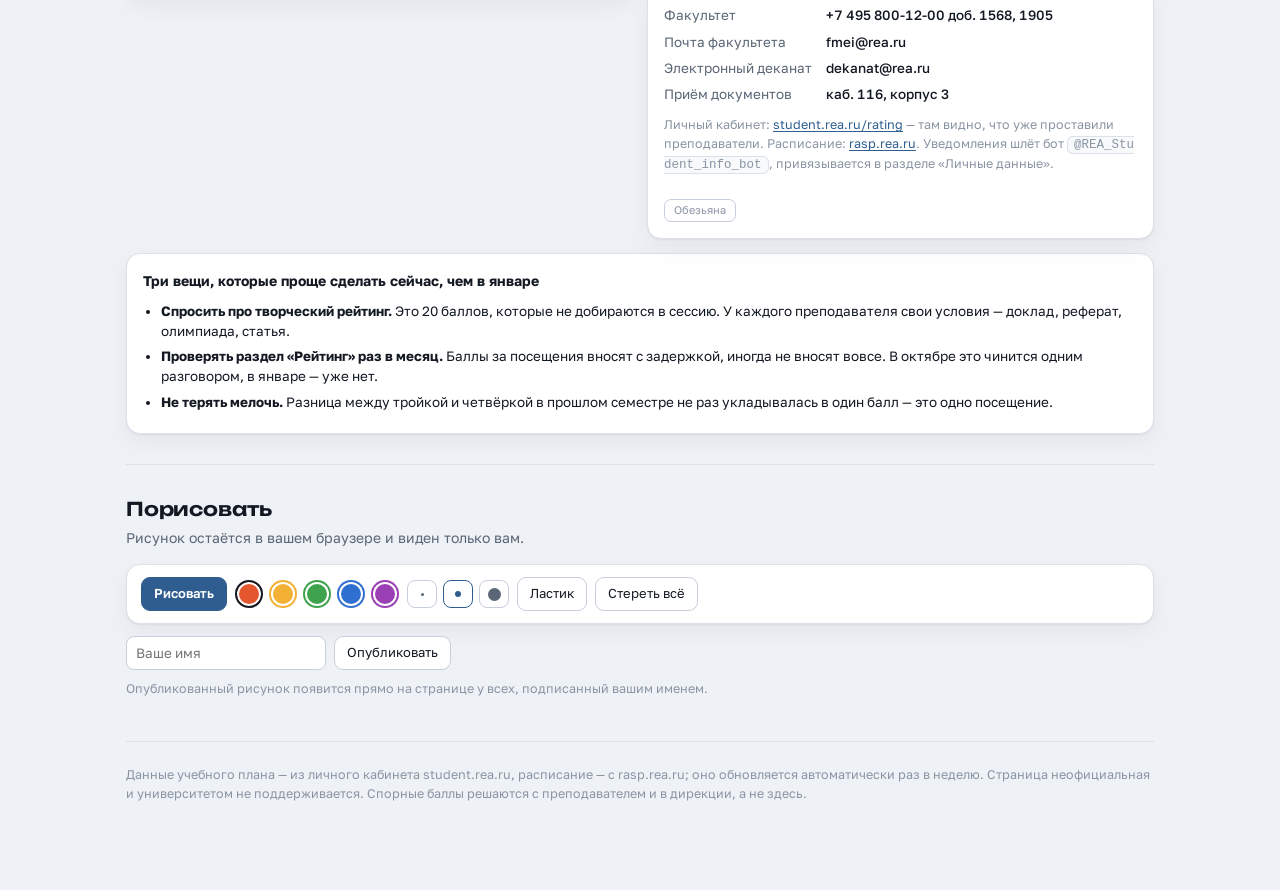
==== commit 43d0c368: "style: заголовки без поясняющих строк под ними Убраны подзаголовок под «Лекциями», полные названия п" ====
--- a/index.html
+++ b/index.html
@@ -78,7 +78,6 @@
 .hub a{display:block;padding:15px 16px;background:var(--card);border:1px solid var(--line);border-radius:14px;box-shadow:var(--shadow);text-decoration:none;color:var(--ink)}
 .hub a:hover{border-color:var(--accent)}
 .hub b{display:block;font-size:16px;font-weight:600}
-.hub small{display:block;color:var(--ink-3);font-size:12.5px;margin-top:3px}
 
 section{padding-block:30px;scroll-margin-top:104px}
 section>h2{font-family:var(--display);font-weight:600;font-size:19px;letter-spacing:-.01em;margin-bottom:4px}
@@ -298,14 +297,8 @@
   </div>
 
   <div class="hub">
-    <a href="lectures.html">
-      <b>Лекции →</b>
-      <small>Оцифрованные конспекты по предметам</small>
-    </a>
-    <a href="party.html">
-      <b>Световое шоу →</b>
-      <small>Телефоны зала светятся и звучат вместе</small>
-    </a>
+    <a href="lectures.html"><b>Лекции →</b></a>
+    <a href="party.html"><b>Световое шоу →</b></a>
   </div>
 
   <section id="now">
